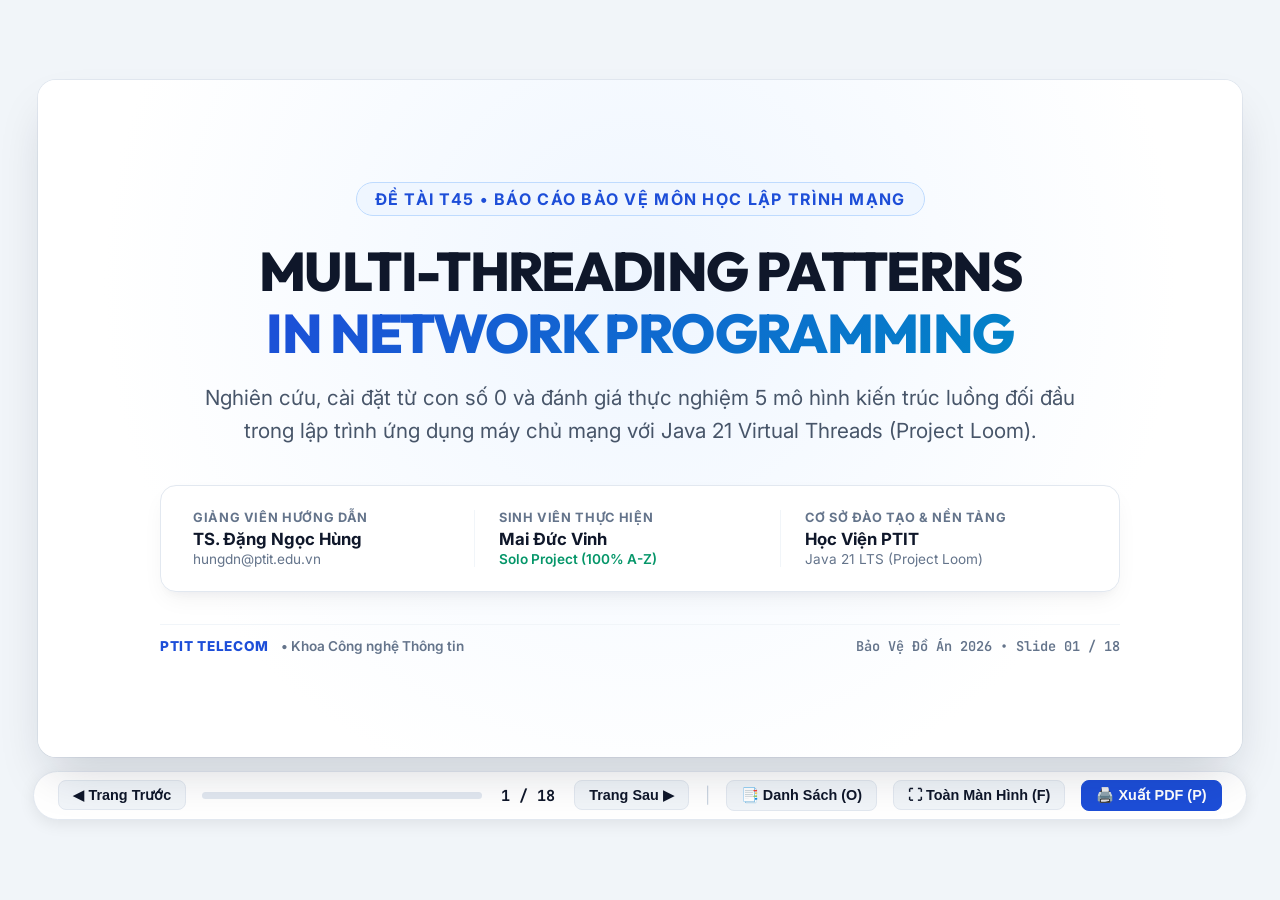
==== docs/slides.html @ 04560087 "docs: replace raw code with visual diagrams and intuitive conceptual workflows across slides" ====
<!DOCTYPE html>
<html lang="vi">
<head>
    <meta charset="UTF-8">
    <meta name="viewport" content="width=device-width, initial-scale=1.0">
    <title>Báo Cáo Đề Tài T45: Multi-Threading Patterns in Network Programming - PTIT</title>
    <link rel="preconnect" href="https://fonts.googleapis.com">
    <link rel="preconnect" href="https://fonts.gstatic.com" crossorigin>
    <link href="https://fonts.googleapis.com/css2?family=Inter:wght@400;500;600;700;800&family=Outfit:wght@600;700;800&family=JetBrains+Mono:wght@500;700&display=swap" rel="stylesheet">
    <style>
        :root {
            --bg-page: #F1F5F9;
            --bg-slide: #FFFFFF;
            --text-main: #0F172A;
            --text-muted: #475569;
            --text-light: #64748B;
            --primary: #1D4ED8;
            --primary-light: #EFF6FF;
            --accent-cyan: #0284C7;
            --accent-green: #059669;
            --accent-green-light: #ECFDF5;
            --accent-amber: #D97706;
            --accent-amber-light: #FFFBEB;
            --accent-rose: #E11D48;
            --accent-rose-light: #FFF1F2;
            --accent-purple: #7C3AED;
            --accent-purple-light: #F5F3FF;
            --border-color: #E2E8F0;
            --border-focus: #3B82F6;
            --card-shadow: 0 10px 25px -5px rgba(15, 23, 42, 0.06), 0 8px 10px -6px rgba(15, 23, 42, 0.04);
            --slide-ratio: 16 / 9;
        }

        * {
            box-sizing: border-box;
            margin: 0;
            padding: 0;
        }

        body {
            font-family: 'Inter', system-ui, -apple-system, sans-serif;
            background-color: var(--bg-page);
            color: var(--text-main);
            overflow: hidden;
            height: 100vh;
            width: 100vw;
            display: flex;
            flex-direction: column;
            justify-content: center;
            align-items: center;
            user-select: none;
        }

        /* KHUNG CHỨA SLIDE CHUẨN 16:9 */
        .slide-deck {
            position: relative;
            width: 94vw;
            max-width: 1680px;
            aspect-ratio: var(--slide-ratio);
            background: var(--bg-slide);
            border-radius: 18px;
            box-shadow: 0 25px 50px -12px rgba(15, 23, 42, 0.18), 0 0 0 1px var(--border-color);
            overflow: hidden;
            display: flex;
            flex-direction: column;
        }

        .slide {
            position: absolute;
            inset: 0;
            padding: 48px 64px 38px 64px;
            display: none;
            flex-direction: column;
            background: #FFFFFF;
            opacity: 0;
            transition: opacity 0.25s ease-in-out;
        }

        .slide.active {
            display: flex;
            opacity: 1;
            z-index: 10;
        }

        /* HEADER SLIDE */
        .slide-header {
            display: flex;
            justify-content: space-between;
            align-items: flex-start;
            margin-bottom: 24px;
            border-bottom: 2px solid #F1F5F9;
            padding-bottom: 14px;
        }

        .header-title-box {
            display: flex;
            flex-direction: column;
            gap: 4px;
        }

        .slide-badge {
            display: inline-flex;
            align-items: center;
            gap: 6px;
            font-size: 0.85rem;
            font-weight: 700;
            text-transform: uppercase;
            letter-spacing: 0.08em;
            color: var(--primary);
            background: var(--primary-light);
            padding: 4px 12px;
            border-radius: 9999px;
            width: fit-content;
            margin-bottom: 4px;
        }

        .slide-title {
            font-family: 'Outfit', sans-serif;
            font-size: 2.15rem;
            font-weight: 800;
            color: var(--text-main);
            letter-spacing: -0.02em;
            line-height: 1.2;
        }

        .slide-subtitle {
            font-size: 1.05rem;
            color: var(--text-muted);
            font-weight: 500;
        }

        .header-meta {
            font-family: 'JetBrains Mono', monospace;
            font-size: 0.95rem;
            font-weight: 700;
            color: #94A3B8;
            background: #F8FAFC;
            padding: 6px 14px;
            border-radius: 8px;
            border: 1px solid var(--border-color);
        }

        /* NỘI DUNG CHÍNH CỦA SLIDE */
        .slide-content {
            flex: 1;
            display: flex;
            flex-direction: column;
            justify-content: center;
            gap: 20px;
            min-height: 0;
        }

        /* BỐ CỤC LƯỚI & CỘT */
        .grid-2 {
            display: grid;
            grid-template-columns: 1fr 1fr;
            gap: 28px;
            align-items: stretch;
            height: 100%;
        }

        .grid-3 {
            display: grid;
            grid-template-columns: repeat(3, 1fr);
            gap: 20px;
            align-items: stretch;
        }

        .grid-4 {
            display: grid;
            grid-template-columns: repeat(4, 1fr);
            gap: 16px;
        }

        .grid-5 {
            display: grid;
            grid-template-columns: repeat(5, 1fr);
            gap: 14px;
        }

        /* CARDS GIAO DIỆN SÁNG CAO CẤP */
        .card {
            background: #FFFFFF;
            border: 1.5px solid var(--border-color);
            border-radius: 14px;
            padding: 24px;
            box-shadow: var(--card-shadow);
            display: flex;
            flex-direction: column;
            gap: 12px;
            position: relative;
        }

        .card.primary-accent {
            border-top: 5px solid var(--primary);
            background: linear-gradient(180deg, #F8FAFF 0%, #FFFFFF 30%);
        }

        .card.green-accent {
            border-top: 5px solid var(--accent-green);
            background: linear-gradient(180deg, #F0FDF4 0%, #FFFFFF 30%);
        }

        .card.rose-accent {
            border-top: 5px solid var(--accent-rose);
            background: linear-gradient(180deg, #FFF1F2 0%, #FFFFFF 30%);
        }

        .card.amber-accent {
            border-top: 5px solid var(--accent-amber);
            background: linear-gradient(180deg, #FFFBEB 0%, #FFFFFF 30%);
        }

        .card.purple-accent {
            border-top: 5px solid var(--accent-purple);
            background: linear-gradient(180deg, #FAF5FF 0%, #FFFFFF 30%);
        }

        .card-title {
            font-family: 'Outfit', sans-serif;
            font-size: 1.25rem;
            font-weight: 700;
            color: var(--text-main);
            display: flex;
            align-items: center;
            gap: 10px;
        }

        .card-body {
            font-size: 0.98rem;
            color: var(--text-muted);
            line-height: 1.6;
        }

        .card-body ul {
            padding-left: 20px;
            display: flex;
            flex-direction: column;
            gap: 8px;
        }

        .card-body li strong {
            color: var(--text-main);
        }

        /* HIGHLIGHT CALLOUT BOX */
        .callout {
            background: #F8FAFC;
            border-left: 5px solid var(--primary);
            padding: 16px 20px;
            border-radius: 0 10px 10px 0;
            font-size: 1rem;
            color: #1E293B;
            line-height: 1.55;
            display: flex;
            align-items: flex-start;
            gap: 12px;
        }

        .callout.danger {
            background: var(--accent-rose-light);
            border-left-color: var(--accent-rose);
            color: #9F1239;
        }

        .callout.success {
            background: var(--accent-green-light);
            border-left-color: var(--accent-green);
            color: #065F46;
        }

        .callout.warning {
            background: var(--accent-amber-light);
            border-left-color: var(--accent-amber);
            color: #92400E;
        }

        /* METRIC BIG NUMBERS */
        .metric-banner {
            display: flex;
            align-items: center;
            justify-content: space-between;
            background: #F8FAFC;
            border: 1px solid var(--border-color);
            border-radius: 14px;
            padding: 18px 24px;
        }

        .metric-item {
            text-align: center;
            flex: 1;
        }

        .metric-value {
            font-family: 'Outfit', sans-serif;
            font-size: 2.2rem;
            font-weight: 800;
            color: var(--primary);
            line-height: 1.1;
        }

        .metric-value.green { color: var(--accent-green); }
        .metric-value.rose { color: var(--accent-rose); }
        .metric-value.purple { color: var(--accent-purple); }

        .metric-label {
            font-size: 0.85rem;
            font-weight: 600;
            color: var(--text-light);
            text-transform: uppercase;
            letter-spacing: 0.05em;
            margin-top: 4px;
        }

        /* BẢNG BIỂU HIỂN THỊ DỮ LIỆU ĐẸP MẮT */
        .slide-table {
            width: 100%;
            border-collapse: collapse;
            font-size: 0.92rem;
            background: #FFFFFF;
            border-radius: 10px;
            overflow: hidden;
            box-shadow: 0 2px 8px rgba(0,0,0,0.03);
            border: 1px solid var(--border-color);
        }

        .slide-table th {
            background: #F8FAFC;
            color: var(--text-main);
            font-weight: 700;
            text-align: left;
            padding: 12px 16px;
            border-bottom: 2px solid var(--border-color);
            font-size: 0.88rem;
            text-transform: uppercase;
            letter-spacing: 0.04em;
        }

        .slide-table td {
            padding: 12px 16px;
            border-bottom: 1px solid #F1F5F9;
            color: var(--text-muted);
            vertical-align: middle;
        }

        .slide-table tr:last-child td {
            border-bottom: none;
        }

        .slide-table tr:hover td {
            background-color: #F8FAFC;
        }

        .slide-table .highlight-col {
            background-color: #F0FDF4;
            font-weight: 700;
            color: #166534;
        }

        /* THÀNH PHẦN ĐỒ HỌA TRỰC QUAN (VISUAL ARCHITECTURE & FLOWS) */
        .visual-arch-container {
            display: flex;
            flex-direction: column;
            gap: 16px;
            align-items: center;
            width: 100%;
        }

        .client-traffic-pill {
            display: flex;
            align-items: center;
            gap: 14px;
            background: linear-gradient(135deg, #1E40AF 0%, #0284C7 100%);
            color: #FFFFFF;
            padding: 12px 28px;
            border-radius: 9999px;
            box-shadow: 0 8px 20px rgba(30, 64, 175, 0.25);
            font-size: 0.95rem;
            max-width: 820px;
            width: 100%;
            justify-content: center;
        }

        .client-traffic-pill .pill-icon {
            font-size: 1.4rem;
        }

        .client-traffic-pill strong {
            font-family: 'Outfit', sans-serif;
            font-size: 1.05rem;
            letter-spacing: 0.02em;
        }

        .arch-branches {
            display: grid;
            grid-template-columns: repeat(5, 1fr);
            gap: 14px;
            width: 100%;
        }

        .arch-card {
            background: #FFFFFF;
            border: 1.5px solid var(--border-color);
            border-radius: 14px;
            padding: 16px 14px;
            display: flex;
            flex-direction: column;
            align-items: center;
            text-align: center;
            gap: 10px;
            box-shadow: var(--card-shadow);
            position: relative;
            transition: transform 0.2s;
        }

        .arch-card:hover {
            transform: translateY(-3px);
        }

        .arch-badge {
            font-size: 0.75rem;
            font-weight: 800;
            padding: 3px 8px;
            border-radius: 9999px;
            letter-spacing: 0.05em;
        }

        .arch-badge.gray { background: #F1F5F9; color: #475569; }
        .arch-badge.red { background: #FFF1F2; color: #E11D48; }
        .arch-badge.amber { background: #FFFBEB; color: #D97706; }
        .arch-badge.purple { background: #FAF5FF; color: #7C3AED; }
        .arch-badge.green { background: #ECFDF5; color: #059669; }

        .arch-title {
            font-family: 'Outfit', sans-serif;
            font-size: 1rem;
            font-weight: 700;
            color: var(--text-main);
            line-height: 1.25;
        }

        .arch-icon {
            font-size: 1.8rem;
            margin: 2px 0;
        }

        .arch-desc {
            font-size: 0.8rem;
            color: var(--text-muted);
            line-height: 1.4;
            flex: 1;
        }

        .arch-stat {
            font-family: 'Outfit', sans-serif;
            font-size: 0.92rem;
            font-weight: 800;
            padding: 6px 10px;
            border-radius: 8px;
            width: 100%;
            background: #F8FAFC;
            color: var(--text-main);
            border: 1px solid var(--border-color);
        }

        .arch-stat.green {
            background: #ECFDF5;
            color: #047857;
            border-color: #A7F3D0;
        }

        /* PIPELINE FLOW CARDS */
        .flow-pipeline {
            display: flex;
            align-items: center;
            justify-content: space-between;
            gap: 12px;
            background: #F8FAFC;
            padding: 16px 20px;
            border-radius: 14px;
            border: 1px solid var(--border-color);
            width: 100%;
        }

        .flow-step-box {
            flex: 1;
            background: #FFFFFF;
            border: 1px solid var(--border-color);
            border-radius: 10px;
            padding: 12px 14px;
            display: flex;
            flex-direction: column;
            gap: 4px;
            box-shadow: 0 2px 6px rgba(0,0,0,0.02);
            text-align: center;
        }

        .flow-step-box .step-tag {
            font-size: 0.75rem;
            font-weight: 700;
            color: var(--primary);
            text-transform: uppercase;
        }

        .flow-step-box .step-title {
            font-family: 'Outfit', sans-serif;
            font-size: 0.95rem;
            font-weight: 700;
            color: var(--text-main);
        }

        .flow-step-box .step-desc {
            font-size: 0.8rem;
            color: var(--text-muted);
        }

        .flow-arrow-icon {
            font-size: 1.3rem;
            color: #94A3B8;
            font-weight: 700;
        }

        /* BAR CHART SO SÁNH TRỰC QUAN */
        .visual-bar-chart {
            display: flex;
            flex-direction: column;
            gap: 12px;
            width: 100%;
            background: #FFFFFF;
            padding: 18px 24px;
            border-radius: 14px;
            border: 1.5px solid var(--border-color);
            box-shadow: var(--card-shadow);
        }

        .bar-chart-row {
            display: grid;
            grid-template-columns: 180px 1fr 140px;
            align-items: center;
            gap: 16px;
        }

        .bar-label {
            font-size: 0.92rem;
            font-weight: 700;
            color: var(--text-main);
            display: flex;
            align-items: center;
            gap: 8px;
        }

        .bar-track {
            background: #F1F5F9;
            height: 22px;
            border-radius: 6px;
            overflow: hidden;
            position: relative;
        }

        .bar-fill {
            height: 100%;
            border-radius: 6px;
            transition: width 0.3s ease;
        }

        .bar-fill.gray { background: #94A3B8; }
        .bar-fill.red { background: var(--accent-rose); }
        .bar-fill.amber { background: var(--accent-amber); }
        .bar-fill.purple { background: var(--accent-purple); }
        .bar-fill.green { background: linear-gradient(90deg, #10B981, #059669); }

        .bar-val {
            font-family: 'Outfit', sans-serif;
            font-size: 1.05rem;
            font-weight: 800;
            color: var(--text-main);
            text-align: right;
        }

        /* ĐỒ HỌA TRỰC QUAN DIỄN GIẢI CƠ CHẾ */
        .visual-diagram-card {
            background: #FFFFFF;
            border: 1.5px solid var(--border-color);
            border-radius: 14px;
            padding: 18px 20px;
            box-shadow: var(--card-shadow);
            display: flex;
            flex-direction: column;
            gap: 12px;
        }

        .timeline-visual {
            display: flex;
            height: 36px;
            border-radius: 8px;
            overflow: hidden;
            font-size: 0.78rem;
            font-weight: 700;
            color: #FFFFFF;
            text-align: center;
            line-height: 36px;
            margin: 8px 0;
            box-shadow: inset 0 2px 4px rgba(0,0,0,0.06);
        }

        .timeline-seg-active {
            background: #10B981;
            min-width: 60px;
        }

        .timeline-seg-waiting {
            background: repeating-linear-gradient(45deg, #F59E0B, #F59E0B 10px, #D97706 10px, #D97706 20px);
            flex: 1;
        }

        .timeline-seg-busy {
            background: #E11D48;
            flex: 1;
        }

        .memory-scale-container {
            display: flex;
            align-items: center;
            gap: 16px;
            background: #F8FAFC;
            padding: 16px;
            border-radius: 12px;
            border: 1px solid var(--border-color);
        }

        .memory-block-os {
            flex: 1;
            background: linear-gradient(135deg, #EF4444 0%, #B91C1C 100%);
            color: #FFFFFF;
            padding: 16px;
            border-radius: 10px;
            text-align: center;
            box-shadow: 0 4px 12px rgba(239, 68, 68, 0.25);
        }

        .memory-block-vt {
            width: 140px;
            background: linear-gradient(135deg, #10B981 0%, #047857 100%);
            color: #FFFFFF;
            padding: 16px 12px;
            border-radius: 10px;
            text-align: center;
            box-shadow: 0 4px 12px rgba(16, 185, 129, 0.25);
        }

        .valve-visual {
            display: grid;
            grid-template-columns: 1fr auto 1fr;
            gap: 12px;
            align-items: center;
            background: #F8FAFC;
            border: 1px solid var(--border-color);
            border-radius: 14px;
            padding: 16px 20px;
        }

        .valve-box {
            background: #FFFFFF;
            border-radius: 10px;
            padding: 14px;
            border: 1.5px solid var(--border-color);
            display: flex;
            flex-direction: column;
            gap: 6px;
            text-align: center;
        }

        .valve-box.safe { border-color: #10B981; background: #F0FDF4; }
        .valve-box.danger { border-color: #EF4444; background: #FEF2F2; }

        .conveyor-ring {
            display: flex;
            align-items: center;
            justify-content: center;
            gap: 10px;
            background: #FAF5FF;
            border: 1.5px solid #DDD6FE;
            border-radius: 14px;
            padding: 16px 20px;
        }

        .conveyor-slot {
            width: 52px;
            height: 52px;
            border-radius: 10px;
            background: #FFFFFF;
            border: 2px solid #8B5CF6;
            color: #6D28D9;
            font-weight: 800;
            display: flex;
            align-items: center;
            justify-content: center;
            font-size: 1.1rem;
            box-shadow: 0 2px 6px rgba(139, 92, 246, 0.15);
        }

        .conveyor-slot.active {
            background: #7C3AED;
            color: #FFFFFF;
            border-color: #5B21B6;
            transform: scale(1.08);
        }

        .mount-unmount-diagram {
            display: grid;
            grid-template-columns: 1fr 60px 1fr;
            gap: 12px;
            align-items: center;
            background: #F8FAFC;
            border: 1px solid var(--border-color);
            border-radius: 14px;
            padding: 16px;
        }

        .core-desk {
            background: #1E293B;
            color: #FFFFFF;
            border-radius: 10px;
            padding: 14px;
            text-align: center;
            display: flex;
            flex-direction: column;
            gap: 6px;
        }

        .waiting-couch {
            background: #ECFDF5;
            border: 2px dashed #10B981;
            color: #065F46;
            border-radius: 10px;
            padding: 14px;
            text-align: center;
            display: flex;
            flex-direction: column;
            gap: 6px;
        }

        /* PHẦN FOOTER CỦA SLIDE */
        .slide-footer {
            margin-top: auto;
            display: flex;
            justify-content: space-between;
            align-items: center;
            font-size: 0.85rem;
            color: var(--text-light);
            border-top: 1px solid #F1F5F9;
            padding-top: 12px;
        }

        .footer-left {
            display: flex;
            align-items: center;
            gap: 12px;
            font-weight: 600;
        }

        .footer-logo {
            font-weight: 800;
            color: var(--primary);
            letter-spacing: 0.05em;
        }

        .footer-right {
            display: flex;
            align-items: center;
            gap: 16px;
            font-family: 'JetBrains Mono', monospace;
            font-weight: 600;
        }

        /* THANH ĐIỀU KHIỂN & TIẾN TRÌNH */
        .controls-bar {
            margin-top: 14px;
            display: flex;
            align-items: center;
            gap: 16px;
            background: #FFFFFF;
            padding: 8px 24px;
            border-radius: 9999px;
            box-shadow: 0 4px 16px rgba(0,0,0,0.08);
            border: 1px solid var(--border-color);
        }

        .btn-ctrl {
            background: #F1F5F9;
            border: 1px solid #E2E8F0;
            border-radius: 8px;
            padding: 6px 14px;
            font-size: 0.9rem;
            font-weight: 600;
            color: var(--text-main);
            cursor: pointer;
            transition: all 0.2s ease;
            display: inline-flex;
            align-items: center;
            gap: 6px;
        }

        .btn-ctrl:hover {
            background: var(--primary);
            color: #FFFFFF;
            border-color: var(--primary);
            transform: translateY(-1px);
        }

        .btn-ctrl.primary {
            background: var(--primary);
            color: #FFFFFF;
            border-color: var(--primary);
        }

        .btn-ctrl.primary:hover {
            background: #1E40AF;
        }

        .progress-container {
            width: 280px;
            height: 7px;
            background: #E2E8F0;
            border-radius: 9999px;
            overflow: hidden;
        }

        .progress-bar {
            height: 100%;
            width: 0%;
            background: linear-gradient(90deg, var(--primary), var(--accent-cyan));
            transition: width 0.25s ease;
        }

        .slide-counter {
            font-family: 'JetBrains Mono', monospace;
            font-size: 0.95rem;
            font-weight: 700;
            color: var(--text-main);
            min-width: 60px;
            text-align: center;
        }

        /* SLIDE COVER THIẾT KẾ ĐẶC BIỆT */
        .cover-slide {
            justify-content: center;
            align-items: center;
            text-align: center;
            background: radial-gradient(circle at 50% 30%, #EFF6FF 0%, #FFFFFF 70%);
            padding: 60px 80px;
        }

        .cover-badge {
            background: var(--primary-light);
            color: var(--primary);
            border: 1.5px solid #BFDBFE;
            font-size: 1rem;
            font-weight: 700;
            text-transform: uppercase;
            letter-spacing: 0.08em;
            padding: 6px 18px;
            border-radius: 9999px;
            margin-bottom: 24px;
            display: inline-block;
        }

        .cover-title {
            font-family: 'Outfit', sans-serif;
            font-size: 3.4rem;
            font-weight: 800;
            line-height: 1.15;
            color: #0F172A;
            margin-bottom: 16px;
            letter-spacing: -0.03em;
        }

        .cover-title span {
            background: linear-gradient(135deg, #1D4ED8 0%, #0284C7 100%);
            -webkit-background-clip: text;
            -webkit-text-fill-color: transparent;
        }

        .cover-desc {
            font-size: 1.3rem;
            color: var(--text-muted);
            max-width: 900px;
            line-height: 1.6;
            margin-bottom: 38px;
        }

        .cover-meta-grid {
            display: grid;
            grid-template-columns: repeat(3, 1fr);
            gap: 24px;
            width: 100%;
            max-width: 960px;
            background: #FFFFFF;
            padding: 24px 32px;
            border-radius: 16px;
            border: 1px solid var(--border-color);
            box-shadow: var(--card-shadow);
        }

        .cover-meta-item {
            text-align: left;
            border-right: 1px solid #F1F5F9;
            padding-right: 16px;
        }

        .cover-meta-item:last-child {
            border-right: none;
            padding-right: 0;
        }

        .cover-meta-label {
            font-size: 0.8rem;
            font-weight: 700;
            text-transform: uppercase;
            color: var(--text-light);
            letter-spacing: 0.05em;
        }

        .cover-meta-value {
            font-size: 1.05rem;
            font-weight: 700;
            color: var(--text-main);
            margin-top: 4px;
        }

        /* OVERVIEW GRID VIEW (MODAL) */
        .overview-overlay {
            position: fixed;
            inset: 0;
            background: rgba(15, 23, 42, 0.85);
            backdrop-filter: blur(8px);
            z-index: 1000;
            display: none;
            flex-direction: column;
            padding: 40px;
            overflow-y: auto;
        }

        .overview-overlay.active {
            display: flex;
        }

        .overview-header {
            display: flex;
            justify-content: space-between;
            align-items: center;
            color: #FFFFFF;
            margin-bottom: 24px;
        }

        .overview-grid {
            display: grid;
            grid-template-columns: repeat(auto-fill, minmax(280px, 1fr));
            gap: 20px;
        }

        .overview-thumb {
            background: #FFFFFF;
            border-radius: 12px;
            padding: 16px;
            aspect-ratio: var(--slide-ratio);
            display: flex;
            flex-direction: column;
            justify-content: space-between;
            cursor: pointer;
            transition: transform 0.2s, box-shadow 0.2s;
            border: 2px solid transparent;
        }

        .overview-thumb:hover {
            transform: scale(1.03);
            box-shadow: 0 10px 25px rgba(0,0,0,0.3);
            border-color: var(--primary);
        }

        .overview-thumb.current {
            border-color: #38BDF8;
            outline: 3px solid rgba(56, 189, 248, 0.4);
        }

        /* TỐI ƯU HÓA IN ẤN XUẤT PDF TRỌN VẸN (PRINT STYLES) */
        @media print {
            body {
                background: #FFFFFF !important;
                overflow: visible !important;
                height: auto !important;
                width: auto !important;
            }

            .controls-bar, .overview-overlay {
                display: none !important;
            }

            .slide-deck {
                width: 100% !important;
                max-width: none !important;
                box-shadow: none !important;
                border: none !important;
                border-radius: 0 !important;
                aspect-ratio: auto !important;
                overflow: visible !important;
            }

            .slide {
                position: relative !important;
                display: flex !important;
                opacity: 1 !important;
                page-break-after: always !important;
                break-after: page !important;
                width: 100vw !important;
                height: 100vh !important;
                padding: 40px 50px !important;
                -webkit-print-color-adjust: exact !important;
                print-color-adjust: exact !important;
            }

            @page {
                size: 16in 9in;
                margin: 0;
            }
        }
    </style>
</head>
<body>

    <!-- KHUNG TRÌNH CHIẾU SLIDE -->
    <main class="slide-deck" id="slideDeck">

        <!-- =================================================================== -->
        <!-- SLIDE 1: TRANG TIÊU ĐỀ BÁO CÁO -->
        <!-- =================================================================== -->
        <section class="slide cover-slide active" data-slide="1">
            <div class="cover-badge">ĐỀ TÀI T45 • BÁO CÁO BẢO VỆ MÔN HỌC LẬP TRÌNH MẠNG</div>
            <h1 class="cover-title">MULTI-THREADING PATTERNS<br><span>IN NETWORK PROGRAMMING</span></h1>
            <p class="cover-desc">Nghiên cứu, cài đặt từ con số 0 và đánh giá thực nghiệm 5 mô hình kiến trúc luồng đối đầu trong lập trình ứng dụng máy chủ mạng với Java 21 Virtual Threads (Project Loom).</p>
            
            <div class="cover-meta-grid">
                <div class="cover-meta-item">
                    <div class="cover-meta-label">Giảng Viên Hướng Dẫn</div>
                    <div class="cover-meta-value">TS. Đặng Ngọc Hùng</div>
                    <div style="font-size: 0.85rem; color: #64748B; margin-top: 2px;">hungdn@ptit.edu.vn</div>
                </div>
                <div class="cover-meta-item">
                    <div class="cover-meta-label">Sinh Viên Thực Hiện</div>
                    <div class="cover-meta-value">Mai Đức Vinh</div>
                    <div style="font-size: 0.85rem; color: var(--accent-green); font-weight: 600; margin-top: 2px;">Solo Project (100% A-Z)</div>
                </div>
                <div class="cover-meta-item">
                    <div class="cover-meta-label">Cơ Sở Đào Tạo & Nền Tảng</div>
                    <div class="cover-meta-value">Học Viện PTIT</div>
                    <div style="font-size: 0.85rem; color: #64748B; margin-top: 2px;">Java 21 LTS (Project Loom)</div>
                </div>
            </div>

            <div class="slide-footer" style="width: 100%; max-width: 960px; margin-top: 32px;">
                <div class="footer-left"><span class="footer-logo">PTIT TELECOM</span> • Khoa Công nghệ Thông tin</div>
                <div class="footer-right">Bảo Vệ Đồ Án 2026 • Slide 01 / 18</div>
            </div>
        </section>

        <!-- =================================================================== -->
        <!-- SLIDE 2: BÀI TOÁN C10K & PHÂN LOẠI I/O-BOUND VS CPU-BOUND -->
        <!-- =================================================================== -->
        <section class="slide" data-slide="2">
            <header class="slide-header">
                <div class="header-title-box">
                    <span class="slide-badge">Bối Cảnh & Đặt Vấn Đề</span>
                    <h2 class="slide-title">Thách Thức C10K: Ranh Giới Giữa I/O-Bound & CPU-Bound</h2>
                    <p class="slide-subtitle">Bản chất của các ứng dụng mạng hiện đại và lý do kiến trúc đơn luồng sụp đổ</p>
                </div>
                <div class="header-meta">02 / 18</div>
            </header>

            <div class="slide-content">
                <div class="grid-2">
                    <div class="card primary-accent">
                        <div class="card-title">🌐 1. Tác Vụ I/O-Bound (Chiếm 80 — 90% Tải Mạng)</div>
                        <div class="card-body">
                            <strong>Đặc tính chu kỳ thời gian:</strong>
                            <div class="timeline-visual">
                                <div class="timeline-seg-active">Xử lý 2ms</div>
                                <div class="timeline-seg-waiting">CHỜ ĐỢI GÓI TIN MẠNG / CSDL (100ms - CPU RẢNH)</div>
                                <div class="timeline-seg-active">Gửi 2ms</div>
                            </div>
                            <ul>
                                <li><strong>Bản chất:</strong> Luồng máy chủ dành <strong>hơn 95% thời gian chỉ để chờ đợi</strong> dữ liệu mạng, nhưng bộ nhớ và tài nguyên vẫn bị chiếm dụng cứng.</li>
                                <li><strong>Mục tiêu tối ưu:</strong> Tận dụng thời gian chờ để phục vụ các kết nối khác mà không tốn thêm tài nguyên phần cứng.</li>
                            </ul>
                        </div>
                        <div class="callout success">
                            <strong>Trọng tâm đề tài:</strong> Sân khấu chính để Thread Pool và Virtual Threads giải phóng sức mạnh máy chủ.
                        </div>
                    </div>

                    <div class="card rose-accent">
                        <div class="card-title">⚙️ 2. Tác Vụ CPU-Bound (Chiếm 10 — 20% Tải Mạng)</div>
                        <div class="card-body">
                            <strong>Đặc tính chu kỳ thời gian:</strong>
                            <div class="timeline-visual">
                                <div class="timeline-seg-busy">TÍNH TOÁN LIÊN TỤC 100% CÔNG SUẤT LÕI CPU (THUẬT TOÁN, NÉN, MÃ HÓA)</div>
                            </div>
                            <ul>
                                <li><strong>Bản chất:</strong> Chiếm dụng xung nhịp tính toán liên tục của CPU. Tốc độ xử lý bị <strong>chặn cứng bởi số lõi CPU vật lý</strong>.</li>
                                <li><strong>Quy luật phần cứng:</strong> Càng ép tạo thêm nhiều luồng trên cùng số lõi, hệ thống càng chạy chậm do tranh chấp tài nguyên.</li>
                            </ul>
                        </div>
                        <div class="callout danger">
                            <strong>Cảnh báo thiết kế:</strong> Không thể tăng tốc tác vụ CPU-Bound đơn thuần bằng cách tăng số lượng luồng!
                        </div>
                    </div>
                </div>
            </div>

            <footer class="slide-footer">
                <div class="footer-left"><span class="footer-logo">T45</span> • Multi-Threading Patterns in Network Programming</div>
                <div class="footer-right">Slide 02 / 18</div>
            </footer>
        </section>

        <!-- =================================================================== -->
        <!-- SLIDE 3: BẢN CHẤT TẦNG THẤP CỦA OS PLATFORM THREAD -->
        <!-- =================================================================== -->
        <section class="slide" data-slide="3">
            <header class="slide-header">
                <div class="header-title-box">
                    <span class="slide-badge">Kiến Trúc Tầng Thấp</span>
                    <h2 class="slide-title">Bản Chất Tầng Thấp Của Luồng Hệ Điều Hành (OS Thread)</h2>
                    <p class="slide-subtitle">Sự chênh lệch khổng lồ giữa tài nguyên của luồng hệ thống và một tác vụ mạng nhỏ</p>
                </div>
                <div class="header-meta">03 / 18</div>
            </header>

            <div class="slide-content">
                <div class="memory-scale-container">
                    <div class="memory-block-os">
                        <div style="font-size: 1.1rem; font-weight: 800;">🏢 1 LUỒNG HỆ ĐIỀU HÀNH (OS THREAD)</div>
                        <div style="font-size: 1.8rem; font-weight: 800; margin: 6px 0;">~1,000,000 BYTES (1 MB RAM)</div>
                        <div style="font-size: 0.85rem; opacity: 0.9;">Phải cấp riêng 1 phòng làm việc 1MB + Thẻ quản lý Kernel + Đăng ký điều phối</div>
                    </div>
                    
                    <div style="font-size: 1.6rem; color: #94A3B8; font-weight: 800;">VS</div>

                    <div class="memory-block-vt">
                        <div style="font-size: 0.85rem; font-weight: 700;">TÁC VỤ CLIENT</div>
                        <div style="font-size: 1.3rem; font-weight: 800; margin: 4px 0;">~500 BYTES</div>
                        <div style="font-size: 0.75rem; opacity: 0.9;">Chỉ cần đọc 1 chuỗi ký tự</div>
                    </div>
                </div>

                <div class="grid-2" style="margin-top: 8px;">
                    <div class="card primary-accent">
                        <div class="card-title">📦 Sự Lãng Phí Khi Bùng Nổ Kết Nối</div>
                        <div class="card-body">
                            <ul>
                                <li><strong>Ẩn dụ thực tế:</strong> Dùng xe tải 10 tấn chở 1 bức thư tay!</li>
                                <li><strong>Hao phí bộ nhớ:</strong> 2,000 kết nối đồng thời = Tiêu hao ít nhất <strong>2GB RAM</strong> chỉ để cấp phòng làm việc riêng cho các luồng.</li>
                                <li><strong>Thời gian khởi tạo:</strong> Mỗi lần sinh luồng mới đều phải xin phép nhân hệ điều hành, làm chậm tốc độ phản hồi.</li>
                            </ul>
                        </div>
                    </div>

                    <div class="card rose-accent">
                        <div class="card-title">💣 Nguy Cơ Chạm Trần & Sập Hệ Thống</div>
                        <div class="card-body">
                            <ul>
                                <li><strong>Hạn mức bảo vệ của máy tính:</strong> Hệ điều hành luôn giới hạn số luồng tối đa một ứng dụng được tạo ra.</li>
                                <li><strong>Sập máy chủ tức thì:</strong> Khi vượt trần cho phép, hệ thống từ chối cấp phát, khiến ứng dụng sập ngay lập tức.</li>
                                <li><strong>Kết luận:</strong> Không thể phục vụ hàng nghìn người dùng bằng cách đẻ luồng hệ điều hành vô hạn.</li>
                            </ul>
                        </div>
                    </div>
                </div>
            </div>

            <footer class="slide-footer">
                <div class="footer-left"><span class="footer-logo">T45</span> • Multi-Threading Patterns in Network Programming</div>
                <div class="footer-right">Slide 03 / 18</div>
            </footer>
        </section>

        <!-- =================================================================== -->
        <!-- SLIDE 4: HIỂM HỌA CHUYỂN NGỮ CẢNH (CONTEXT SWITCHING) -->
        <!-- =================================================================== -->
        <section class="slide" data-slide="4">
            <header class="slide-header">
                <div class="header-title-box">
                    <span class="slide-badge">Hiệu Năng Phần Cứng</span>
                    <h2 class="slide-title">Hiểm Họa Chuyển Ngữ Cảnh (Context Switching)</h2>
                    <p class="slide-subtitle">Vòng xoay lãng phí năng lượng khi thời gian tráo đổi luồng vượt qua thời gian làm việc</p>
                </div>
                <div class="header-meta">04 / 18</div>
            </header>

            <div class="slide-content">
                <div class="flow-pipeline" style="background: #FFF1F2; border-color: #FECDD3;">
                    <div class="flow-step-box" style="border-color: #FDA4AF;">
                        <span class="step-tag" style="color: var(--accent-rose);">BƯỚC 1</span>
                        <div class="step-title">Ngắt Luồng Đang Chạy</div>
                        <div class="step-desc">Hệ điều hành ngắt Luồng A, cất dữ liệu dở dang vào RAM</div>
                    </div>
                    <div class="flow-arrow-icon" style="color: var(--accent-rose);">➔</div>
                    <div class="flow-step-box" style="border-color: #FDA4AF; background: #FFF5F5;">
                        <span class="step-tag" style="color: var(--accent-rose);">BƯỚC 2 (TỔN THẤT LỚN)</span>
                        <div class="step-title">Xóa Sạch Cache CPU</div>
                        <div class="step-desc">Bộ nhớ đệm siêu tốc L1/L2 của CPU bị dọn sạch để nhường chỗ</div>
                    </div>
                    <div class="flow-arrow-icon" style="color: var(--accent-rose);">➔</div>
                    <div class="flow-step-box" style="border-color: #FDA4AF;">
                        <span class="step-tag" style="color: var(--accent-rose);">BƯỚC 3</span>
                        <div class="step-title">Nạp Luồng Mới Vào</div>
                        <div class="step-desc">Nạp dữ liệu Luồng B từ RAM chậm chạp vào CPU để chạy tiếp</div>
                    </div>
                </div>

                <div class="grid-2" style="margin-top: 8px;">
                    <div class="card rose-accent">
                        <div class="card-title">📉 Nghẽn Bão Hòa Hiệu Năng</div>
                        <div class="card-body">
                            • Khi có hàng trăm luồng cùng tranh chấp một số ít lõi CPU, hệ điều hành liên tục tráo đổi luồng qua lại.<br>
                            • Chỉ số CPU trên màn hình vọt lên <strong>90% — 100%</strong> nhưng công việc thực tế đứng im.<br>
                            • Hơn 70% công suất máy tính bị lãng phí chỉ để phục vụ cho việc hoán đổi công nhân.
                        </div>
                    </div>

                    <div class="card amber-accent">
                        <div class="card-title">🎯 Bài Học Thiết Kế Kiến Trúc</div>
                        <div class="card-body">
                            • <strong>Nguyên tắc vàng:</strong> Cần giữ số lượng luồng hệ điều hành chạy đồng thời ở mức tương đương với số lõi CPU vật lý.<br>
                            • Cần các mô hình thông minh hơn: <strong>Hàng đợi kiểm soát (Thread Pool)</strong> hoặc <strong>Luồng ảo siêu nhẹ (Virtual Threads)</strong>.
                        </div>
                    </div>
                </div>
            </div>

            <footer class="slide-footer">
                <div class="footer-left"><span class="footer-logo">T45</span> • Multi-Threading Patterns in Network Programming</div>
                <div class="footer-right">Slide 04 / 18</div>
            </footer>
        </section>

        <!-- =================================================================== -->
        <!-- SLIDE 5: TỔNG QUAN 5 MÔ HÌNH LUỒNG ĐỐI ĐẦU -->
        <!-- =================================================================== -->
        <section class="slide" data-slide="5">
            <header class="slide-header">
                <div class="header-title-box">
                    <span class="slide-badge">Kiến Trúc Đề Tài</span>
                    <h2 class="slide-title">Tổng Quan 5 Mô Hình Luồng Đối Đầu Trong Dự Án</h2>
                    <p class="slide-subtitle">Bản đồ kiến trúc 5 chiến lược xử lý kết nối Socket được cài đặt độc lập</p>
                </div>
                <div class="header-meta">05 / 18</div>
            </header>

            <div class="slide-content">
                <div class="visual-arch-container">
                    <div class="client-traffic-pill">
                        <span class="pill-icon">🌐</span>
                        <div>
                            <strong>LUỒNG KẾT NỐI MẠNG ĐỒNG THỜI TỪ CLIENTS</strong>
                            <span style="opacity: 0.85; font-size: 0.85rem; margin-left: 8px;">(Hàng nghìn yêu cầu Socket/HTTP gửi tới máy chủ cùng lúc)</span>
                        </div>
                    </div>

                    <div style="font-size: 1.2rem; color: #94A3B8; margin: -6px 0;">▼ Phân nhánh chiến lược điều phối ▼</div>

                    <div class="arch-branches">
                        <div class="arch-card">
                            <span class="arch-badge gray">MODE 1</span>
                            <div class="arch-icon">👤</div>
                            <div class="arch-title">Đơn Luồng Tuần Tự</div>
                            <div class="arch-desc">1 luồng duy nhất. Kết nối sau bị giam trong hàng đợi TCP.</div>
                            <div class="arch-stat">~9.8 RPS • Chờ lâu</div>
                        </div>

                        <div class="arch-card" style="border-top: 4px solid var(--accent-rose);">
                            <span class="arch-badge red">MODE 2</span>
                            <div class="arch-icon">👥</div>
                            <div class="arch-title">Mỗi Kết Nối 1 Luồng</div>
                            <div class="arch-desc">Cứ có khách là đẻ luồng mới. Bùng nổ RAM, dễ sập máy chủ.</div>
                            <div class="arch-stat">~285 RPS • Dễ OOM</div>
                        </div>

                        <div class="arch-card" style="border-top: 4px solid var(--accent-amber);">
                            <span class="arch-badge amber">MODE 3</span>
                            <div class="arch-icon">🏢</div>
                            <div class="arch-title">Worker Thread Pool</div>
                            <div class="arch-desc">Ghế chờ 1,000 chỗ + 16 Luồng cố định. An toàn tài nguyên.</div>
                            <div class="arch-stat">~152 RPS • Ổn định</div>
                        </div>

                        <div class="arch-card" style="border-top: 4px solid var(--accent-purple);">
                            <span class="arch-badge purple">MODE 5</span>
                            <div class="arch-icon">⚙️</div>
                            <div class="arch-title">Custom Thread Pool</div>
                            <div class="arch-desc">Tự viết mảng vòng O(1) & ngủ đông không dùng thư viện ngoài.</div>
                            <div class="arch-stat" style="color: var(--accent-purple);">~148 RPS • 30% Sáng</div>
                        </div>

                        <div class="arch-card" style="border-top: 4px solid var(--accent-green); background: #F0FDF4;">
                            <span class="arch-badge green">MODE 4</span>
                            <div class="arch-icon">🚀</div>
                            <div class="arch-title">Virtual Threads</div>
                            <div class="arch-desc">Luồng ảo siêu nhẹ ở User-space. 1,000 khách chỉ tốn 16 luồng thật.</div>
                            <div class="arch-stat green">~1,145+ RPS • Vượt trội</div>
                        </div>
                    </div>
                </div>
            </div>

            <footer class="slide-footer">
                <div class="footer-left"><span class="footer-logo">T45</span> • Multi-Threading Patterns in Network Programming</div>
                <div class="footer-right">Slide 05 / 18</div>
            </footer>
        </section>

        <!-- =================================================================== -->
        <!-- SLIDE 6: MODE 1 - ITERATIVE SINGLE-THREAD (BASELINE) -->
        <!-- =================================================================== -->
        <section class="slide" data-slide="6">
            <header class="slide-header">
                <div class="header-title-box">
                    <span class="slide-badge">Mode 1 • Mốc Đối Chứng</span>
                    <h2 class="slide-title">Mode 1: Mô Hình Đơn Luồng Xử Lý Tuần Tự</h2>
                    <p class="slide-subtitle">Nguyên lý "Một người phục vụ tất cả" và hiện tượng nghẽn mạng dây chuyền</p>
                </div>
                <div class="header-meta">06 / 18</div>
            </header>

            <div class="slide-content">
                <div class="flow-pipeline" style="margin-bottom: 8px;">
                    <div class="flow-step-box">
                        <span class="step-tag">BƯỚC 1</span>
                        <div class="step-title">🚪 Mở Cửa Đón Khách</div>
                        <div class="step-desc">Tiếp nhận kết nối đầu tiên (Khách 1)</div>
                    </div>
                    <div class="flow-arrow-icon">➔</div>
                    <div class="flow-step-box" style="border-color: #E11D48; background: #FFF1F2;">
                        <span class="step-tag" style="color: #E11D48;">BƯỚC 2 (KHÓA CHẶT)</span>
                        <div class="step-title">🔒 Phục Vụ Trọn Gói 100ms</div>
                        <div class="step-desc">Trong suốt lúc này, cửa ra vào bị khóa chặt!</div>
                    </div>
                    <div class="flow-arrow-icon">➔</div>
                    <div class="flow-step-box">
                        <span class="step-tag">BƯỚC 3</span>
                        <div class="step-title">🏁 Xong Mới Mở Cửa</div>
                        <div class="step-desc">Đóng kết nối cũ, mở đón khách tiếp theo</div>
                    </div>
                </div>

                <div class="grid-2">
                    <div class="card rose-accent">
                        <div class="card-title">🛑 Hiện Tượng Kẹt Xe Dây Chuyền (Head-of-Line Blocking)</div>
                        <div class="card-body">
                            <ul>
                                <li><strong>👥 Khách bị giam ngoài hành lang:</strong> Khi khách thứ 1 đang phục vụ, 29 khách còn lại bị giam lỏng hoàn toàn trong hàng đợi mạng của Hệ điều hành (TCP Backlog), chưa hề được bước chân vào máy chủ.</li>
                                <li><strong>📉 Hiệu năng sụp đổ:</strong> 30 yêu cầu trễ 100ms sẽ mất tới <strong>3,000 mili-giây (3 giây)</strong> vì phải nối đuôi nhau lần lượt.</li>
                                <li><strong>Thông lượng mạng:</strong> Rơi xuống đáy, chỉ đạt <strong>~9.8 yêu cầu/giây</strong>.</li>
                            </ul>
                        </div>
                    </div>

                    <div class="card primary-accent">
                        <div class="card-title">💡 Ý Nghĩa Khoa Học Trong Đề Tài</div>
                        <div class="card-body">
                            <ul>
                                <li><strong>Mốc đối chứng cơ bản:</strong> Làm chuẩn để đo lường mức độ cải thiện của 4 mô hình đa luồng phía sau.</li>
                                <li><strong>Đặc tính tiêu hao:</strong> Chỉ dùng đúng 1 luồng hệ điều hành duy nhất, chi phí CPU và RAM cực thấp nhưng trải nghiệm người dùng hoàn toàn sụp đổ khi có nhiều kết nối.</li>
                            </ul>
                        </div>
                    </div>
                </div>
            </div>

            <footer class="slide-footer">
                <div class="footer-left"><span class="footer-logo">T45</span> • Multi-Threading Patterns in Network Programming</div>
                <div class="footer-right">Slide 06 / 18</div>
            </footer>
        </section>

        <!-- =================================================================== -->
        <!-- SLIDE 7: MODE 2 - THREAD-PER-CONNECTION (NAIVE MULTI-THREADING) -->
        <!-- =================================================================== -->
        <section class="slide" data-slide="7">
            <header class="slide-header">
                <div class="header-title-box">
                    <span class="slide-badge">Mode 2 • Đa Luồng Cổ Điển</span>
                    <h2 class="slide-title">Mode 2: Mỗi Kết Nối Một Luồng Riêng Biệt</h2>
                    <p class="slide-subtitle">Ý tưởng giải phóng phục vụ song song và cái bẫy bùng nổ tài nguyên</p>
                </div>
                <div class="header-meta">07 / 18</div>
            </header>

            <div class="slide-content">
                <div class="flow-pipeline" style="background: #FFF1F2; border-color: #FECDD3; margin-bottom: 8px;">
                    <div class="flow-step-box" style="border-color: #10B981;">
                        <span class="step-tag" style="color: #10B981;">KẾT NỐI VÀO</span>
                        <div class="step-title">👤 Khách 1, 2, ... N</div>
                        <div class="step-desc">Mỗi người đến yêu cầu phục vụ</div>
                    </div>
                    <div class="flow-arrow-icon" style="color: #E11D48;">➔</div>
                    <div class="flow-step-box" style="border-color: #E11D48; background: #FFF5F5;">
                        <span class="step-tag" style="color: #E11D48;">BÙNG NỔ NHÂN LỰC</span>
                        <div class="step-title">👥 Đẻ Luồng OS Tương Ứng</div>
                        <div class="step-desc">1,000 khách = Đẻ 1,000 Luồng Hệ Điều Hành</div>
                    </div>
                    <div class="flow-arrow-icon" style="color: #E11D48;">➔</div>
                    <div class="flow-step-box" style="border-color: #E11D48;">
                        <span class="step-tag" style="color: #E11D48;">HẬU QUẢ TẤT YẾU</span>
                        <div class="step-title">💥 Tràn RAM & Sập Máy Chủ</div>
                        <div class="step-desc">Chiếm hàng Gigabyte bộ nhớ, CPU nghẽn tráo đổi</div>
                    </div>
                </div>

                <div class="grid-2">
                    <div class="card green-accent">
                        <div class="card-title">⚡ Lợi Thế Song Song Ban Đầu</div>
                        <div class="card-body">
                            <ul>
                                <li><strong>Phục vụ đồng thời:</strong> 30 kết nối được 30 luồng phục vụ song song cùng lúc.</li>
                                <li><strong>Tốc độ tức thì ở tải thấp:</strong> 30 yêu cầu hoàn tất đồng loạt trong chỉ <strong>115 mili-giây</strong> (nhanh gấp 26 lần Mode 1), thông lượng đạt ~285 req/s.</li>
                            </ul>
                        </div>
                    </div>

                    <div class="card rose-accent">
                        <div class="card-title">💣 Cái Bẫy Bùng Nổ Khi Tải Cao</div>
                        <div class="card-body">
                            <ul>
                                <li><strong>Đường đỏ bám sát đường xanh:</strong> Trên biểu đồ giám sát, số luồng hệ điều hành tăng dựng đứng theo số kết nối.</li>
                                <li><strong>Quá tải bộ nhớ:</strong> 2,000 kết nối đòi 2,000 MB RAM chỉ để giữ luồng. Hệ thống cạn kiệt bộ nhớ và lập tức sập máy chủ.</li>
                            </ul>
                        </div>
                    </div>
                </div>
            </div>

            <footer class="slide-footer">
                <div class="footer-left"><span class="footer-logo">T45</span> • Multi-Threading Patterns in Network Programming</div>
                <div class="footer-right">Slide 07 / 18</div>
            </footer>
        </section>

        <!-- =================================================================== -->
        <!-- SLIDE 8: MODE 3 - WORKER THREAD POOL (CHUẨN DOANH NGHIỆP) -->
        <!-- =================================================================== -->
        <section class="slide" data-slide="8">
            <header class="slide-header">
                <div class="header-title-box">
                    <span class="slide-badge">Mode 3 • Chuẩn Doanh Nghiệp</span>
                    <h2 class="slide-title">Mode 3: Đội Ngũ Nhân Viên Cố Định & Hàng Ghế Chờ</h2>
                    <p class="slide-subtitle">Mẫu thiết kế chuẩn doanh nghiệp giúp kiểm soát tài nguyên an toàn tuyệt đối</p>
                </div>
                <div class="header-meta">08 / 18</div>
            </header>

            <div class="slide-content">
                <div class="flow-pipeline" style="background: #EFF6FF; border-color: #BFDBFE; margin-bottom: 8px;">
                    <div class="flow-step-box" style="border-color: #3B82F6;">
                        <span class="step-tag">CỬA TIẾP ĐÓN</span>
                        <div class="step-title">🚪 1 Lễ Tân Duy Nhất</div>
                        <div class="step-desc">Chỉ chuyên đứng cửa đón kết nối & phát số</div>
                    </div>
                    <div class="flow-arrow-icon" style="color: #1D4ED8;">➔</div>
                    <div class="flow-step-box" style="border-color: #F59E0B; background: #FFFBEB;">
                        <span class="step-tag" style="color: #D97706;">VÙNG ĐỆM AN TOÀN</span>
                        <div class="step-title">🪑 Hàng Ghế Chờ (1,000 Chỗ)</div>
                        <div class="step-desc">Lưu trữ các yêu cầu có trật tự, có giới hạn</div>
                    </div>
                    <div class="flow-arrow-icon" style="color: #1D4ED8;">➔</div>
                    <div class="flow-step-box" style="border-color: #10B981; background: #F0FDF4;">
                        <span class="step-tag" style="color: #059669;">ĐỘI NGŨ CỐ ĐỊNH</span>
                        <div class="step-title">👨‍🍳 16 Nhân Viên Luân Phiên</div>
                        <div class="step-desc">Lấy việc từ ghế chờ ra giải quyết nhịp nhàng</div>
                    </div>
                </div>

                <div class="grid-2">
                    <div class="card primary-accent">
                        <div class="card-title">🔒 Khóa Cứng Hạn Mức Tài Nguyên</div>
                        <div class="card-body">
                            <ul>
                                <li><strong>Bảo vệ 100%:</strong> Dù bên ngoài có 500 hay 1,000 khách tràn vào, số luồng hệ điều hành <strong>luôn bị chặn cứng ở mức 16 luồng</strong>, không bao giờ phát sinh thêm.</li>
                                <li><strong>Tránh lãng phí:</strong> CPU không bị quá tải do chuyển đổi luồng, duy trì thông lượng ổn định ~150 yêu cầu/giây.</li>
                            </ul>
                        </div>
                    </div>

                    <div class="card green-accent">
                        <div class="card-title">⚖️ Đánh Đổi Thiết Kế</div>
                        <div class="card-body">
                            <ul>
                                <li><strong>Khi tải vượt quá 16 người:</strong> Các yêu cầu đến sau phải ngồi chờ trong hàng ghế chờ, phát sinh độ trễ xếp hàng (Queuing Delay).</li>
                                <li><strong>Đánh giá:</strong> Đây là sự đánh đổi chấp nhận được để giữ vững sự sống còn của máy chủ doanh nghiệp.</li>
                            </ul>
                        </div>
                    </div>
                </div>
            </div>

            <footer class="slide-footer">
                <div class="footer-left"><span class="footer-logo">T45</span> • Multi-Threading Patterns in Network Programming</div>
                <div class="footer-right">Slide 08 / 18</div>
            </footer>
        </section>

        <!-- =================================================================== -->
        <!-- SLIDE 9: CƠ CHẾ BOUNDED QUEUE & HTTP 503 BACKPRESSURE -->
        <!-- =================================================================== -->
        <section class="slide" data-slide="9">
            <header class="slide-header">
                <div class="header-title-box">
                    <span class="slide-badge">Cơ Chế Bảo Vệ Hệ Thống</span>
                    <h2 class="slide-title">Cơ Chế Hàng Ghế Chờ Giới Hạn & Van Xả An Toàn</h2>
                    <p class="slide-subtitle">Bảo vệ máy chủ không bao giờ bị Crash khi đối mặt với các đợt bắn tải đột biến</p>
                </div>
                <div class="header-meta">09 / 18</div>
            </header>

            <div class="slide-content">
                <div class="valve-visual" style="margin-bottom: 8px;">
                    <div class="valve-box safe">
                        <div style="font-size: 1.6rem;">🟢</div>
                        <strong style="color: #059669;">KHI HÀNG ĐỢI CÒN CHỖ (≤ 1,000)</strong>
                        <p style="font-size: 0.85rem; color: #475569;">Yêu cầu được tiếp nhận an toàn vào ghế chờ, chờ nhân viên phục vụ bình thường.</p>
                    </div>
                    <div style="font-size: 1.8rem; color: #94A3B8; font-weight: 800;">VS</div>
                    <div class="valve-box danger">
                        <div style="font-size: 1.6rem;">🚨</div>
                        <strong style="color: #E11D48;">KHI HÀNG ĐỢI ĐÃ ĐẦY (&gt; 1,000)</strong>
                        <p style="font-size: 0.85rem; color: #475569;"><strong>Kích hoạt van xả an toàn (Mã HTTP 503):</strong> Từ chối lịch sự ngay lập tức để cứu toàn bộ máy chủ!</p>
                    </div>
                </div>

                <div class="grid-2">
                    <div class="card rose-accent">
                        <div class="card-title">⚠️ Nguy Cơ Của Hàng Chờ Vô Hạn</div>
                        <div class="card-body">
                            • Nếu cho phép xếp hàng vô tận không giới hạn, khi tải đột biến ùa vào, hàng đợi sẽ phình to nuốt trọn bộ nhớ RAM.<br>
                            • Hậu quả: <strong>Sập hoàn toàn máy chủ</strong>, khiến toàn bộ người dùng đều mất kết nối.
                        </div>
                    </div>

                    <div class="card green-accent">
                        <div class="card-title">🛡️ Triết Lý Thiết Kế Thực Tế</div>
                        <div class="card-body">
                            • Thay vì cố nhận thêm để rồi bị sập máy chủ, hệ thống từ chối an toàn và nhắn hẹn khách thử lại sau 2 giây.<br>
                            • <strong>Ý nghĩa:</strong> Hy sinh từ chối yêu cầu vượt ngưỡng để <strong>bảo vệ 100% sự ổn định</strong> cho các yêu cầu đang được phục vụ.
                        </div>
                    </div>
                </div>
            </div>

            <footer class="slide-footer">
                <div class="footer-left"><span class="footer-logo">T45</span> • Multi-Threading Patterns in Network Programming</div>
                <div class="footer-right">Slide 09 / 18</div>
            </footer>
        </section>

        <!-- =================================================================== -->
        <!-- SLIDE 10: [INNOVATION 30%] CUSTOM THREAD POOL TỰ VIẾT TỪ ĐẦU -->
        <!-- =================================================================== -->
        <section class="slide" data-slide="10">
            <header class="slide-header">
                <div class="header-title-box">
                    <span class="slide-badge" style="background: var(--accent-purple-light); color: var(--accent-purple);">ĐIỂM SÁNG KỸ THUẬT 30% • TỰ CHỦ CÔNG NGHỆ</span>
                    <h2 class="slide-title">Mode 5: Tự Thiết Kế Thread Pool Từ Con Số 0</h2>
                    <p class="slide-subtitle">Điểm sáng kỹ thuật: Tự lập trình trọn vẹn giải thuật và cơ chế điều phối không dùng thư viện có sẵn</p>
                </div>
                <div class="header-meta">10 / 18</div>
            </header>

            <div class="slide-content">
                <div class="conveyor-ring" style="margin-bottom: 8px;">
                    <div style="font-weight: 700; color: #7C3AED; font-size: 0.9rem; margin-right: 8px;">BĂNG CHUYỀN VÒNG O(1):</div>
                    <div class="conveyor-slot">Ô 1</div>
                    <div class="conveyor-slot active">Ô 2 📥</div>
                    <div class="conveyor-slot">Ô 3</div>
                    <div class="conveyor-slot">Ô 4</div>
                    <div class="conveyor-slot active">Ô 5 📤</div>
                    <div class="conveyor-slot">...</div>
                    <div class="conveyor-slot">Ô 1000</div>
                    <div style="font-size: 0.82rem; color: #6D28D9; font-weight: 600; margin-left: 12px;">Đầu nạp việc xoay vòng liên tục khép kín, không bao giờ phải dịch chuyển mảng!</div>
                </div>

                <div class="grid-3">
                    <div class="card purple-accent">
                        <div class="card-title">🍣 1. Băng Chuyền O(1)</div>
                        <div class="card-body">
                            • Tự thiết kế hàng đợi như băng chuyền sushi hình tròn khép kín.<br>
                            • Đặt việc vào ở một đầu và lấy việc ra ở đầu đối diện một cách liên tục.<br>
                            • Đạt tốc độ xử lý tức thì với độ phức tạp tối ưu O(1).
                        </div>
                    </div>

                    <div class="card purple-accent">
                        <div class="card-title">⏰ 2. Thức Giấc & Ngủ Đông</div>
                        <div class="card-body">
                            • <strong>Khi có việc mới:</strong> Phát tín hiệu đánh thức công nhân đang nghỉ dậy làm việc.<br>
                            • <strong>Khi hết việc:</strong> Công nhân tự động đi ngủ đông để trả lại 100% năng lực CPU cho máy tính.
                        </div>
                    </div>

                    <div class="card purple-accent">
                        <div class="card-title">🛡️ 3. Dừng Máy Chủ An Toàn</div>
                        <div class="card-body">
                            • Quản lý danh sách 16 công nhân làm việc song song.<br>
                            • Đợi các công việc đang dang dở trên băng chuyền làm xong hoàn toàn mới cho nhân viên nghỉ, không làm mất mát dữ liệu khách hàng.
                        </div>
                    </div>
                </div>

                <div class="callout" style="border-left-color: var(--accent-purple); background: var(--accent-purple-light); color: #581C87;">
                    <strong>Giá trị bảo vệ đồ án:</strong> Chứng minh năng lực làm chủ trọn vẹn cấu trúc dữ liệu và giải thuật đa luồng tầng thấp, tự tin thuyết phục hội đồng chấm thi bằng sản phẩm tự tay lập trình 100%.
                </div>
            </div>

            <footer class="slide-footer">
                <div class="footer-left"><span class="footer-logo">T45</span> • Multi-Threading Patterns in Network Programming</div>
                <div class="footer-right">Slide 10 / 18</div>
            </footer>
        </section>

        <!-- =================================================================== -->
        <!-- SLIDE 11: MODE 4 - JAVA 21 PROJECT LOOM VIRTUAL THREADS -->
        <!-- =================================================================== -->
        <section class="slide" data-slide="11">
            <header class="slide-header">
                <div class="header-title-box">
                    <span class="slide-badge" style="background: var(--accent-green-light); color: var(--accent-green);">ĐỈNH CAO HIGH-CONCURRENCY HIỆN ĐẠI</span>
                    <h2 class="slide-title">Mode 4: Đỉnh Cao Java 21 Virtual Threads (Project Loom)</h2>
                    <p class="slide-subtitle">Cơ chế "Bàn làm việc dùng chung" — Cuộc cách mạng giải phóng hiệu năng mạng</p>
                </div>
                <div class="header-meta">11 / 18</div>
            </header>

            <div class="slide-content">
                <div class="mount-unmount-diagram" style="margin-bottom: 8px;">
                    <div class="core-desk">
                        <span style="font-size: 1.4rem;">🖥️</span>
                        <strong style="font-size: 0.95rem;">16 LÕI CPU VẬT LÝ THẬT</strong>
                        <span style="font-size: 0.8rem; opacity: 0.9;">Bàn làm việc đắt giá luôn hoạt động hết công suất</span>
                    </div>
                    <div style="display: flex; flex-direction: column; align-items: center; justify-content: center; gap: 4px; font-weight: 800; color: #059669; font-size: 1.1rem;">
                        <span> gắn ➔</span>
                        <span>  nhường</span>
                    </div>
                    <div class="waiting-couch">
                        <span style="font-size: 1.4rem;">🪶</span>
                        <strong style="font-size: 0.95rem;">HÀNG NGHÌN LUỒNG ẢO (VIRTUAL THREADS)</strong>
                        <span style="font-size: 0.8rem; opacity: 0.9;">Khi chờ mạng thì tự rời bàn nghỉ ngơi, khi có dữ liệu thì gắn lại làm tiếp!</span>
                    </div>
                </div>

                <div class="grid-2">
                    <div class="card green-accent">
                        <div class="card-title">🔄 Chu Trình Gắn & Nhường (Mount / Unmount)</div>
                        <div class="card-body">
                            <ul>
                                <li><strong>1. Gắn vào làm việc:</strong> Luồng ảo được gắn lên một lõi xử lý vật lý để chạy tính toán.</li>
                                <li><strong>2. Nhường bàn khi chờ đợi:</strong> Khi gặp thao tác phải chờ (đọc mạng, truy vấn CSDL), hệ thống tự nhấc luồng này ra cất vào bộ nhớ và nhường ngay lõi cho người khác vào làm.</li>
                                <li><strong>3. Quay lại tức thì:</strong> Khi mạng có dữ liệu, luồng ảo được đặt lại lên một lõi rảnh để chạy tiếp!</li>
                            </ul>
                        </div>
                    </div>

                    <div class="card">
                        <div class="card-title">🌟 Sức Mạnh Kỷ Lục Thực Tế</div>
                        <div class="card-body">
                            <ul>
                                <li><strong>Trọng lượng siêu nhẹ:</strong> Mỗi luồng ảo chỉ tốn vài trăm Bytes (nhỏ hơn hàng nghìn lần so với 1MB của luồng OS). Tạo hàng trăm nghìn luồng không lo tràn RAM.</li>
                                <li><strong>Thông lượng bứt phá:</strong> Đạt thông lượng kỷ lục <strong>~1,145+ yêu cầu/giây</strong> với độ trễ siêu thấp dưới 75ms.</li>
                                <li><strong>Đơn giản:</strong> Giữ nguyên cách viết tuần tự tự nhiên nhưng đạt tốc độ tối đa.</li>
                            </ul>
                        </div>
                    </div>
                </div>
            </div>

            <footer class="slide-footer">
                <div class="footer-left"><span class="footer-logo">T45</span> • Multi-Threading Patterns in Network Programming</div>
                <div class="footer-right">Slide 11 / 18</div>
            </footer>
        </section>


        <!-- =================================================================== -->
        <!-- SLIDE 12: BẢNG ĐỐI SÁNH LÝ THUYẾT 5 MÔ HÌNH LUỒNG -->
        <!-- =================================================================== -->
        <section class="slide" data-slide="12">
            <header class="slide-header">
                <div class="header-title-box">
                    <span class="slide-badge">Tổng Hợp Lý Thuyết</span>
                    <h2 class="slide-title">Bảng Đối Sánh Lý Thuyết 5 Kiến Trúc Luồng</h2>
                    <p class="slide-subtitle">So sánh đa chiều về mức độ tiêu hao tài nguyên, cơ chế điều phối và giới hạn chịu tải</p>
                </div>
                <div class="header-meta">12 / 18</div>
            </header>

            <div class="slide-content">
                <table class="slide-table">
                    <thead>
                        <tr>
                            <th>Tiêu Chí So Sánh</th>
                            <th>Mode 1 (Iterative)</th>
                            <th>Mode 2 (Thread/Conn)</th>
                            <th>Mode 3 (Worker Pool)</th>
                            <th>Mode 5 (Custom Pool)</th>
                            <th class="highlight-col">Mode 4 (Virtual Threads)</th>
                        </tr>
                    </thead>
                    <tbody>
                        <tr>
                            <td><strong>Số luồng OS thực tế</strong></td>
                            <td>Duy nhất 1 luồng</td>
                            <td>Tỷ lệ 1:1 với kết nối ($N$)</td>
                            <td>Cố định 16 luồng</td>
                            <td>Cố định 16 luồng</td>
                            <td class="highlight-col"><strong>Cố định 15 — 16 Carrier</strong></td>
                        </tr>
                        <tr>
                            <td><strong>Chi phí Stack / luồng</strong></td>
                            <td>1 MB</td>
                            <td>1 MB / mỗi kết nối</td>
                            <td>16 MB cố định</td>
                            <td>16 MB cố định</td>
                            <td class="highlight-col"><strong>Vài trăm Bytes (Heap)</strong></td>
                        </tr>
                        <tr>
                            <td><strong>Hàng đợi lưu trữ</strong></td>
                            <td>Không có (Giam ở TCP Backlog)</td>
                            <td>Không có (Tạo luồng ngay)</td>
                            <td>Hàng đợi chặn giới hạn 1,000 chỗ</td>
                            <td>Băng chuyền mảng vòng tự chế O(1)</td>
                            <td class="highlight-col">Hàng đợi chia sẻ công việc của JVM</td>
                        </tr>
                        <tr>
                            <td><strong>Tổn hao Context Switch</strong></td>
                            <td>Bằng 0</td>
                            <td>Cực kỳ nghiêm trọng</td>
                            <td>Thấp, kiểm soát được</td>
                            <td>Thấp, kiểm soát được</td>
                            <td class="highlight-col"><strong>Siêu nhẹ (User-space)</strong></td>
                        </tr>
                        <tr>
                            <td><strong>Nguy cơ khi quá tải</strong></td>
                            <td>Chờ vô hạn ngoài cửa</td>
                            <td>Tràn bộ nhớ / Sập máy chủ</td>
                            <td>Van an toàn (Từ chối HTTP 503)</td>
                            <td>Van an toàn (Từ chối HTTP 503)</td>
                            <td class="highlight-col"><strong>Chịu tải 100K+ mượt mà</strong></td>
                        </tr>
                    </tbody>
                </table>
            </div>

            <footer class="slide-footer">
                <div class="footer-left"><span class="footer-logo">T45</span> • Multi-Threading Patterns in Network Programming</div>
                <div class="footer-right">Slide 12 / 18</div>
            </footer>
        </section>

        <!-- =================================================================== -->
        <!-- SLIDE 13: ĐỘNG CƠ ĐO LƯỜNG LOCK-FREE & WEB DASHBOARD -->
        <!-- =================================================================== -->
        <section class="slide" data-slide="13">
            <header class="slide-header">
                <div class="header-title-box">
                    <span class="slide-badge">Hạ Tầng Giám Sát</span>
                    <h2 class="slide-title">Hạ Tầng Đo Lường Không Khóa & Web Dashboard</h2>
                    <p class="slide-subtitle">Giám sát số liệu trực quan theo thời gian thực với chi phí suy hao phần cứng bằng 0</p>
                </div>
                <div class="header-meta">13 / 18</div>
            </header>

            <div class="slide-content">
                <div class="flow-pipeline" style="margin-bottom: 8px;">
                    <div class="flow-step-box" style="border-color: #EF4444; background: #FEF2F2;">
                        <span class="step-tag" style="color: #DC2626;">TRẠM 1 LÀN (TRUYỀN THỐNG DÙNG KHÓA)</span>
                        <div class="step-title">🛑 Tranh Chấp Ô Nhớ</div>
                        <div class="step-desc">Hàng nghìn luồng tranh nhau 1 biến ➔ Ùn tắc, làm chậm máy chủ</div>
                    </div>
                    <div class="flow-arrow-icon" style="color: #94A3B8;">VS</div>
                    <div class="flow-step-box" style="border-color: #10B981; background: #F0FDF4;">
                        <span class="step-tag" style="color: #059669;">TRẠM NHIỀU LÀN (KHÔNG KHÓA LOCK-FREE)</span>
                        <div class="step-title">🛣️ Làn Ghi Nhận Độc Lập</div>
                        <div class="step-desc">Các luồng ghi nhận song song không chạm nhau ➔ Suy hao đo đạc bằng 0</div>
                    </div>
                </div>

                <div class="grid-2">
                    <div class="card primary-accent">
                        <div class="card-title">🛣️ Nguyên Lý Trạm Thu Phí Nhiều Làn (Lock-Free)</div>
                        <div class="card-body">
                            <ul>
                                <li><strong>Vấn đề tắc nghẽn khi đo:</strong> Nếu phải dừng luồng lại để đếm số, chính công cụ đo sẽ bóp nghẹt hiệu năng của hệ thống.</li>
                                <li><strong>Giải pháp chia làn:</strong> Mở sẵn nhiều ô nhớ độc lập cho các luồng tự ghi nhận dữ liệu song song mà không cần dừng lại chờ nhau.</li>
                                <li><strong>Giám sát phần cứng:</strong> Trích xuất trực tiếp số lượng luồng thực tế của hệ điều hành, mức độ ngốn CPU và RAM của máy tính.</li>
                            </ul>
                        </div>
                    </div>

                    <div class="card green-accent">
                        <div class="card-title">🖥️ Web Dashboard Canvas Thời Gian Thực</div>
                        <div class="card-body">
                            <ul>
                                <li><strong>Đồ họa mượt mà:</strong> Vẽ trực tiếp bằng động cơ Canvas với tần số quét 60 khung hình/giây.</li>
                                <li><strong>Cập nhật liên tục 500ms:</strong> Tự động lấy số liệu và vẽ lại biểu đồ mà không cần người dùng tải lại trang web.</li>
                                <li><strong>Trung tâm điều khiển trực quan:</strong> Cho phép bấm các nút thử nghiệm để kích hoạt kết nối mạng ngay trên trình duyệt và theo dõi biểu đồ nhảy số tức thì.</li>
                            </ul>
                        </div>
                    </div>
                </div>
            </div>

            <footer class="slide-footer">
                <div class="footer-left"><span class="footer-logo">T45</span> • Multi-Threading Patterns in Network Programming</div>
                <div class="footer-right">Slide 13 / 18</div>
            </footer>
        </section>

        <!-- =================================================================== -->
        <!-- SLIDE 14: KỊCH BẢN LIVE DEMO THỰC CHIẾN (CHUYỂN GIAO MÀN HÌNH) -->
        <!-- =================================================================== -->
        <section class="slide" data-slide="14">
            <header class="slide-header">
                <div class="header-title-box">
                    <span class="slide-badge" style="background: var(--accent-rose-light); color: var(--accent-rose);">TRÌNH DIỄN THỰC CHIẾN</span>
                    <h2 class="slide-title">Kịch Bản Live Demo Trực Tiếp Trên Trình Duyệt</h2>
                    <p class="slide-subtitle">Trình diễn 6 bước phân cảnh chứng minh trực quan sự biến thiên của OS Threads và Độ trễ</p>
                </div>
                <div class="header-meta">14 / 18</div>
            </header>

            <div class="slide-content">
                <div class="grid-3">
                    <div class="card">
                        <div class="card-title">Bước 1 & 1.5: Khởi Động & Phân Dạng Tải</div>
                        <div class="card-body">
                            • Bật Mode 4, giới thiệu 6 thẻ đo lường & 4 biểu đồ vẽ sóng thời gian thực.<br>
                            • Thử nghiệm 3 nút tải: Tải nhanh tức thì (Không chờ), Tải chờ dữ liệu mạng (Mô phỏng trễ 100ms), Tải nặng tính toán CPU (Nghiền lõi xử lý).
                        </div>
                    </div>

                    <div class="card rose-accent">
                        <div class="card-title">Bước 2: Đối Chứng Mode 1 vs Mode 2</div>
                        <div class="card-body">
                            • <strong>Mode 1:</strong> 30 yêu cầu bị kẹt nối đuôi nhau, mất ~3 giây tuần tự, thông lượng ~9.8 req/s.<br>
                            • <strong>Mode 2:</strong> Xong nhanh trong 115ms, nhưng <em>Đường Đỏ (Luồng Hệ Điều Hành) nhảy vọt lên đỉnh bám sát Đường Xanh (Số kết nối)</em>!
                        </div>
                    </div>

                    <div class="card amber-accent">
                        <div class="card-title">Bước 3: Mode 3 Worker Thread Pool</div>
                        <div class="card-body">
                            • Bắn tải 500 khách hàng đồng thời.<br>
                            • <em>Đường Đỏ bị khóa cứng phẳng lì ở mức 16 luồng cố định</em>, bảo vệ tuyệt đối an toàn.<br>
                            • Minh họa van xả an toàn (Mã HTTP 503) từ chối lịch sự khi vượt 1,000 chỗ chờ.
                        </div>
                    </div>
                </div>

                <div class="grid-3" style="margin-top: 14px;">
                    <div class="card purple-accent">
                        <div class="card-title">Bước 3.5: Mode 5 Tự Viết (Điểm Sáng 30%)</div>
                        <div class="card-body">
                            • Khởi động mô hình tự viết 100% từ con số 0.<br>
                            • Chứng minh giải thuật Băng chuyền xoay vòng O(1) và cơ chế đánh thức / ngủ đông hoạt động mượt mà ngang ngửa thư viện tiêu chuẩn.
                        </div>
                    </div>

                    <div class="card green-accent">
                        <div class="card-title">Bước 4: Đỉnh Cao Luồng Ảo Java 21</div>
                        <div class="card-body">
                            • Bắn tải cực hạn 1,000 kết nối dồn dập.<br>
                            • <strong>Đường Xanh vọt đỉnh 1,000 khách, nhưng Đường Đỏ vẫn phẳng lì ở mức 15 — 16 luồng thật!</strong><br>
                            • Thông lượng đạt kỷ lục <strong>~1,145+ req/s</strong>.
                        </div>
                    </div>

                    <div class="card">
                        <div class="card-title">Bước 5: Bảng Ma Trận & Xuất Báo Cáo</div>
                        <div class="card-body">
                            • Xem bảng tổng kết đối sánh trực quan 5 mô hình.<br>
                            • Trình diễn tính năng sắp xếp lịch sử và tải trực tiếp file dữ liệu thống kê kiểm thử về máy.
                        </div>
                    </div>
                </div>
            </div>

            <footer class="slide-footer">
                <div class="footer-left"><span class="footer-logo">T45</span> • Chuyển sang Live Demo tại http://localhost:8080/dashboard</div>
                <div class="footer-right">Slide 14 / 18</div>
            </footer>
        </section>

        <!-- =================================================================== -->
        <!-- SLIDE 15: KẾT QUẢ ĐO ĐẠC THỰC NGHIỆM ĐỊNH LƯỢNG -->
        <!-- =================================================================== -->
        <section class="slide" data-slide="15">
            <header class="slide-header">
                <div class="header-title-box">
                    <span class="slide-badge">Số Liệu Thực Nghiệm</span>
                    <h2 class="slide-title">Kết Quả Đo Đạc Định Lượng Về Thông Lượng (Throughput)</h2>
                    <p class="slide-subtitle">Dữ liệu thực nghiệm thu thập đồng nhất trên cùng một cấu hình phần cứng (16 Cores, Windows 11)</p>
                </div>
                <div class="header-meta">15 / 18</div>
            </header>

            <div class="slide-content">
                <!-- BIỂU ĐỒ THANH TRỰC QUAN SO SÁNH 5 MODE -->
                <div class="visual-bar-chart">
                    <div class="bar-chart-row">
                        <div class="bar-label"><span>👤 Mode 1</span> (Đơn luồng)</div>
                        <div class="bar-track"><div class="bar-fill gray" style="width: 2%;"></div></div>
                        <div class="bar-val">~9.8 req/s</div>
                    </div>
                    <div class="bar-chart-row">
                        <div class="bar-label"><span>⚙️ Mode 5</span> (Custom Pool)</div>
                        <div class="bar-track"><div class="bar-fill purple" style="width: 14%;"></div></div>
                        <div class="bar-val" style="color: var(--accent-purple);">~148.6 req/s</div>
                    </div>
                    <div class="bar-chart-row">
                        <div class="bar-label"><span>🏢 Mode 3</span> (Worker Pool)</div>
                        <div class="bar-track"><div class="bar-fill amber" style="width: 15%;"></div></div>
                        <div class="bar-val" style="color: var(--accent-amber);">~152.0 req/s</div>
                    </div>
                    <div class="bar-chart-row">
                        <div class="bar-label"><span>👥 Mode 2</span> (Thread/Conn)</div>
                        <div class="bar-track"><div class="bar-fill red" style="width: 26%;"></div></div>
                        <div class="bar-val" style="color: var(--accent-rose);">~285.4 req/s</div>
                    </div>
                    <div class="bar-chart-row">
                        <div class="bar-label"><span style="color: #059669;">🚀 Mode 4</span> (Virtual Threads)</div>
                        <div class="bar-track"><div class="bar-fill green" style="width: 100%;"></div></div>
                        <div class="bar-val" style="color: #059669; font-size: 1.25rem;">~1,145.2 req/s</div>
                    </div>
                </div>

                <div class="grid-2" style="margin-top: 8px;">
                    <div class="card green-accent">
                        <div class="card-title">📊 Đột Phá Thông Lượng Của Virtual Threads</div>
                        <div class="card-body">
                            • <strong>Mode 4 vượt trội gấp 7.5 lần</strong> so với Thread Pool chuẩn doanh nghiệp (Mode 3).<br>
                            • <strong>Mode 4 gấp 116 lần</strong> so với mô hình đơn luồng tuần tự (Mode 1).<br>
                            • <strong>Mode 5 tự viết đạt hiệu năng ngang ngửa 98%</strong> so với thư viện tiêu chuẩn Oracle.
                        </div>
                    </div>

                    <div class="card">
                        <div class="card-title">🧵 Tiêu Hao Số Lượng Luồng Hệ Điều Hành (Tại Tải 1,000 Kết Nối)</div>
                        <div class="card-body">
                            • <strong>Mode 2:</strong> Bùng nổ 500+ luồng, RAM Stack ngốn hơn 550MB.<br>
                            • <strong>Mode 3 & Mode 5:</strong> Giữ chặt an toàn ở <strong>16 luồng cố định</strong>.<br>
                            • <strong>Mode 4:</strong> Chỉ tiêu tốn <strong>15 — 16 luồng thật</strong>, giải quyết triệt để rào cản tài nguyên!
                        </div>
                    </div>
                </div>
            </div>

            <footer class="slide-footer">
                <div class="footer-left"><span class="footer-logo">T45</span> • Multi-Threading Patterns in Network Programming</div>
                <div class="footer-right">Slide 15 / 18</div>
            </footer>
        </section>

        <!-- =================================================================== -->
        <!-- SLIDE 16: PHÂN TÍCH PHÂN VỊ ĐỘ TRỄ (P50, P95, P99 LATENCY) -->
        <!-- =================================================================== -->
        <section class="slide" data-slide="16">
            <header class="slide-header">
                <div class="header-title-box">
                    <span class="slide-badge">Phân Tích Chuyên Sâu</span>
                    <h2 class="slide-title">Phân Tích Phân Vị Độ Trễ (P50, P95, P99 Latency)</h2>
                    <p class="slide-subtitle">Tại sao phân vị độ trễ quan trọng hơn độ trễ trung bình trong cam kết SLA dịch vụ mạng?</p>
                </div>
                <div class="header-meta">16 / 18</div>
            </header>

            <div class="slide-content">
                <table class="slide-table">
                    <thead>
                        <tr>
                            <th>Mô Hình Luồng</th>
                            <th>Độ trễ TB (Avg)</th>
                            <th>Phân vị P50 (Median)</th>
                            <th>Phân vị P95 (95% Client)</th>
                            <th>Phân vị P99 (Độ trễ đuôi)</th>
                            <th>Đánh Giá SLA</th>
                        </tr>
                    </thead>
                    <tbody>
                        <tr>
                            <td><strong>Mode 1 (Iterative)</strong></td>
                            <td>3,020 ms</td>
                            <td>3,000 ms</td>
                            <td>3,050 ms</td>
                            <td>3,120 ms</td>
                            <td><span style="color: var(--accent-rose); font-weight: 700;">Không Đạt (Sập SLA)</span></td>
                        </tr>
                        <tr>
                            <td><strong>Mode 2 (Thread/Conn)</strong></td>
                            <td>142 ms</td>
                            <td>120 ms</td>
                            <td>320 ms</td>
                            <td>780 ms</td>
                            <td>Biến động mạnh do đổi ngữ cảnh</td>
                        </tr>
                        <tr>
                            <td><strong>Mode 3 (Worker Pool)</strong></td>
                            <td>215 ms</td>
                            <td>190 ms</td>
                            <td>480 ms</td>
                            <td>620 ms</td>
                            <td>Ổn định, xếp hàng kiểm soát</td>
                        </tr>
                        <tr>
                            <td><strong>Mode 5 (Custom Pool)</strong></td>
                            <td>224 ms</td>
                            <td>205 ms</td>
                            <td>495 ms</td>
                            <td>645 ms</td>
                            <td>Ổn định tương đương Mode 3</td>
                        </tr>
                        <tr>
                            <td><strong>Mode 4 (Virtual Threads)</strong></td>
                            <td class="highlight-col"><strong>72 ms</strong></td>
                            <td class="highlight-col"><strong>68 ms</strong></td>
                            <td class="highlight-col"><strong>95 ms</strong></td>
                            <td class="highlight-col"><strong>125 ms</strong></td>
                            <td class="highlight-col"><strong>Xuất Sắc (Phẳng lì dưới 100ms)</strong></td>
                        </tr>
                    </tbody>
                </table>

                <div class="callout success" style="margin-top: 14px;">
                    <strong>Kết luận chuyên sâu:</strong> Virtual Threads loại bỏ hoàn toàn độ trễ xếp hàng đối với các tác vụ chờ đợi I/O, giúp 95% người dùng (P95) nhận được phản hồi gần như tức thì.
                </div>
            </div>

            <footer class="slide-footer">
                <div class="footer-left"><span class="footer-logo">T45</span> • Multi-Threading Patterns in Network Programming</div>
                <div class="footer-right">Slide 16 / 18</div>
            </footer>
        </section>

        <!-- =================================================================== -->
        <!-- SLIDE 17: KẾT LUẬN & ĐÓNG GÓP KỸ THUẬT CỦA ĐỀ TÀI -->
        <!-- =================================================================== -->
        <section class="slide" data-slide="17">
            <header class="slide-header">
                <div class="header-title-box">
                    <span class="slide-badge">Tổng Kết Đồ Án</span>
                    <h2 class="slide-title">Kết Luận & Đóng Góp Kỹ Thuật Của Đề Tài</h2>
                    <p class="slide-subtitle">Tổng kết toàn bộ thành quả đạt được và bài học rút ra trong suốt quá trình nghiên cứu</p>
                </div>
                <div class="header-meta">17 / 18</div>
            </header>

            <div class="slide-content">
                <div class="grid-3">
                    <div class="card primary-accent">
                        <div class="card-title">1. Làm Chủ Nguyên Lý Tầng Thấp</div>
                        <div class="card-body">
                            • Tự thiết kế máy chủ giao tiếp mạng thủ công từ tầng Socket gốc rễ.<br>
                            • Nắm vững các cơ chế thực tế: Hàng đợi kết nối TCP, Chi phí bộ nhớ của luồng và Tổn hao khi chuyển đổi luồng ở cấp hệ điều hành.
                        </div>
                    </div>

                    <div class="card purple-accent">
                        <div class="card-title">2. Năng Lực Tự Chủ Công Nghệ</div>
                        <div class="card-body">
                            • Tự lập trình trọn vẹn giải thuật <strong>Băng chuyền xoay vòng O(1)</strong> và cơ chế đồng bộ hóa đánh thức / ngủ đông luân phiên.<br>
                            • Xây dựng Web Dashboard đồ họa 60fps và Công cụ đo đạc tải tự động <strong>không phụ thuộc bất kỳ thư viện ngoài nào</strong>.
                        </div>
                    </div>

                    <div class="card green-accent">
                        <div class="card-title">3. Hiện Đại Hóa Kiến Trúc</div>
                        <div class="card-body">
                            • Ứng dụng thành công công nghệ luồng ảo hiện đại của Java 21.<br>
                            • Giải quyết trọn vẹn bài toán hàng nghìn kết nối đồng thời: Giữ nguyên cách viết code trực quan, tự nhiên nhưng đạt thông lượng kỷ lục 1,145+ req/s.
                        </div>
                    </div>
                </div>
            </div>

            <footer class="slide-footer">
                <div class="footer-left"><span class="footer-logo">T45</span> • Multi-Threading Patterns in Network Programming</div>
                <div class="footer-right">Slide 17 / 18</div>
            </footer>
        </section>

        <!-- =================================================================== -->
        <!-- SLIDE 18: LỜI CẢM ƠN & PHẢN BIỆN Q&A -->
        <!-- =================================================================== -->
        <section class="slide cover-slide" data-slide="18">
            <div class="cover-badge" style="background: var(--accent-green-light); color: var(--accent-green); border-color: #A7F3D0;">KẾT THÚC BÁO CÁO • SẴN SÀNG PHẢN BIỆN</div>
            <h1 class="cover-title" style="font-size: 3rem;">XIN CHÂN THÀNH CẢM ƠN<br><span>THẦY ĐẶNG NGỌC HÙNG</span></h1>
            <p class="cover-desc">Em xin cảm ơn Thầy đã tận tình hướng dẫn và định hướng học thuật sâu sắc cho em trong suốt môn học Lập Trình Mạng.<br><br><strong>Em xin kính mời Thầy đặt câu hỏi phản biện ạ!</strong></p>
            
            <div style="display: flex; gap: 16px; justify-content: center; margin-top: 10px;">
                <button class="btn-ctrl primary" onclick="goToSlide(14)" style="padding: 10px 20px; font-size: 1rem;">
                    🖥️ Quay Lại Màn Hình Live Demo
                </button>
                <button class="btn-ctrl" onclick="goToSlide(12)" style="padding: 10px 20px; font-size: 1rem;">
                    📊 Xem Bảng Ma Trận 5 Mode
                </button>
            </div>

            <div class="slide-footer" style="width: 100%; max-width: 960px; margin-top: 48px;">
                <div class="footer-left"><span class="footer-logo">PTIT TELECOM</span> • Mai Đức Vinh (Solo Project T45)</div>
                <div class="footer-right">Slide 18 / 18</div>
            </div>
        </section>

    </main>

    <!-- THANH ĐIỀU KHIỂN NẰM DƯỚI (NAVIGATION CONTROLS) -->
    <nav class="controls-bar" id="controlsBar">
        <button class="btn-ctrl" onclick="prevSlide()" title="Phím mũi tên Trái hoặc PageUp">
            ◀ Trang Trước
        </button>
        
        <div class="progress-container">
            <div class="progress-bar" id="progressBar"></div>
        </div>
        
        <span class="slide-counter" id="slideCounter">1 / 18</span>

        <button class="btn-ctrl" onclick="nextSlide()" title="Phím mũi tên Phải hoặc Space hoặc PageDown">
            Trang Sau ▶
        </button>

        <span style="color: #CBD5E1;">|</span>

        <button class="btn-ctrl" onclick="toggleOverview()" title="Phím O: Xem toàn bộ slides">
            📑 Danh Sách (O)
        </button>

        <button class="btn-ctrl" onclick="toggleFullscreen()" title="Phím F: Toàn màn hình">
            ⛶ Toàn Màn Hình (F)
        </button>

        <button class="btn-ctrl primary" onclick="printPdf()" title="Phím P hoặc Ctrl+P: Xuất file PDF 16:9">
            🖨️ Xuất PDF (P)
        </button>
    </nav>

    <!-- MODAL XEM TOÀN BỘ SLIDES (OVERVIEW GRID) -->
    <div class="overview-overlay" id="overviewOverlay" onclick="closeOverview(event)">
        <div class="overview-header">
            <h2 style="font-family: 'Outfit', sans-serif;">📑 DANH SÁCH TOÀN BỘ 18 SLIDES BÁO CÁO</h2>
            <button class="btn-ctrl" onclick="toggleOverview()">✕ Đóng (Esc)</button>
        </div>
        <div class="overview-grid" id="overviewGrid">
            <!-- Render tự động bằng JavaScript -->
        </div>
    </div>

    <!-- SCRIPT ĐIỀU HƯỚNG TRÌNH CHIẾU THÔNG MINH -->
    <script>
        const slides = document.querySelectorAll('.slide');
        const totalSlides = slides.length;
        let currentSlide = 1;

        const slideCounter = document.getElementById('slideCounter');
        const progressBar = document.getElementById('progressBar');
        const overviewOverlay = document.getElementById('overviewOverlay');
        const overviewGrid = document.getElementById('overviewGrid');

        function updateSlideUI() {
            slides.forEach((s, idx) => {
                if (idx + 1 === currentSlide) {
                    s.classList.add('active');
                } else {
                    s.classList.remove('active');
                }
            });

            slideCounter.textContent = `${currentSlide} / ${totalSlides}`;
            const progressPercent = ((currentSlide - 1) / (totalSlides - 1)) * 100;
            progressBar.style.width = `${progressPercent}%`;

            // Cập nhật hash trên URL để dễ bookmark
            window.location.hash = `#slide-${currentSlide}`;
        }

        function nextSlide() {
            if (currentSlide < totalSlides) {
                currentSlide++;
                updateSlideUI();
            }
        }

        function prevSlide() {
            if (currentSlide > 1) {
                currentSlide--;
                updateSlideUI();
            }
        }

        function goToSlide(n) {
            if (n >= 1 && n <= totalSlides) {
                currentSlide = n;
                updateSlideUI();
                if (overviewOverlay.classList.contains('active')) {
                    overviewOverlay.classList.remove('active');
                }
            }
        }

        function toggleFullscreen() {
            if (!document.fullscreenElement) {
                document.documentElement.requestFullscreen().catch(err => {
                    console.warn("Fullscreen request error:", err);
                });
            } else {
                if (document.exitFullscreen) {
                    document.exitFullscreen();
                }
            }
        }

        function printPdf() {
            window.print();
        }

        function toggleOverview() {
            overviewOverlay.classList.toggle('active');
            if (overviewOverlay.classList.contains('active')) {
                renderOverviewThumbs();
            }
        }

        function closeOverview(e) {
            if (e.target === overviewOverlay) {
                overviewOverlay.classList.remove('active');
            }
        }

        function renderOverviewThumbs() {
            overviewGrid.innerHTML = '';
            slides.forEach((s, idx) => {
                const num = idx + 1;
                const titleEl = s.querySelector('.slide-title, .cover-title');
                const titleText = titleEl ? titleEl.innerText.replace(/\n/g, ' ') : `Slide ${num}`;

                const thumb = document.createElement('div');
                thumb.className = `overview-thumb ${num === currentSlide ? 'current' : ''}`;
                thumb.onclick = () => goToSlide(num);
                thumb.innerHTML = `
                    <div style="font-size: 0.8rem; font-weight: 700; color: #1D4ED8;">SLIDE ${num.toString().padStart(2, '0')}</div>
                    <div style="font-weight: 700; font-size: 0.95rem; color: #0F172A; line-height: 1.3; overflow: hidden; display: -webkit-box; -webkit-line-clamp: 3; -webkit-box-orient: vertical;">${titleText}</div>
                    <div style="font-size: 0.75rem; color: #64748B;">Nhấp để chuyển đến</div>
                `;
                overviewGrid.appendChild(thumb);
            });
        }

        // BẮT PHÍM TẮT ĐIỀU KHIỂN CHUYÊN NGHIỆP
        document.addEventListener('keydown', (e) => {
            if (overviewOverlay.classList.contains('active')) {
                if (e.key === 'Escape') toggleOverview();
                return;
            }

            switch (e.key) {
                case 'ArrowRight':
                case 'PageDown':
                case ' ':
                    e.preventDefault();
                    nextSlide();
                    break;
                case 'ArrowLeft':
                case 'PageUp':
                case 'Backspace':
                    e.preventDefault();
                    prevSlide();
                    break;
                case 'Home':
                    e.preventDefault();
                    goToSlide(1);
                    break;
                case 'End':
                    e.preventDefault();
                    goToSlide(totalSlides);
                    break;
                case 'f':
                case 'F':
                    e.preventDefault();
                    toggleFullscreen();
                    break;
                case 'o':
                case 'O':
                    e.preventDefault();
                    toggleOverview();
                    break;
                case 'p':
                case 'P':
                    if (!e.ctrlKey && !e.metaKey) {
                        e.preventDefault();
                        printPdf();
                    }
                    break;
                case 'Escape':
                    if (document.fullscreenElement) {
                        document.exitFullscreen();
                    }
                    break;
            }
        });

        // Đọc slide ban đầu từ URL Hash nếu có
        window.addEventListener('DOMContentLoaded', () => {
            const hash = window.location.hash;
            if (hash && hash.startsWith('#slide-')) {
                const s = parseInt(hash.replace('#slide-', ''), 10);
                if (!isNaN(s) && s >= 1 && s <= totalSlides) {
                    currentSlide = s;
                }
            }
            updateSlideUI();
        });
    </script>
</body>
</html>
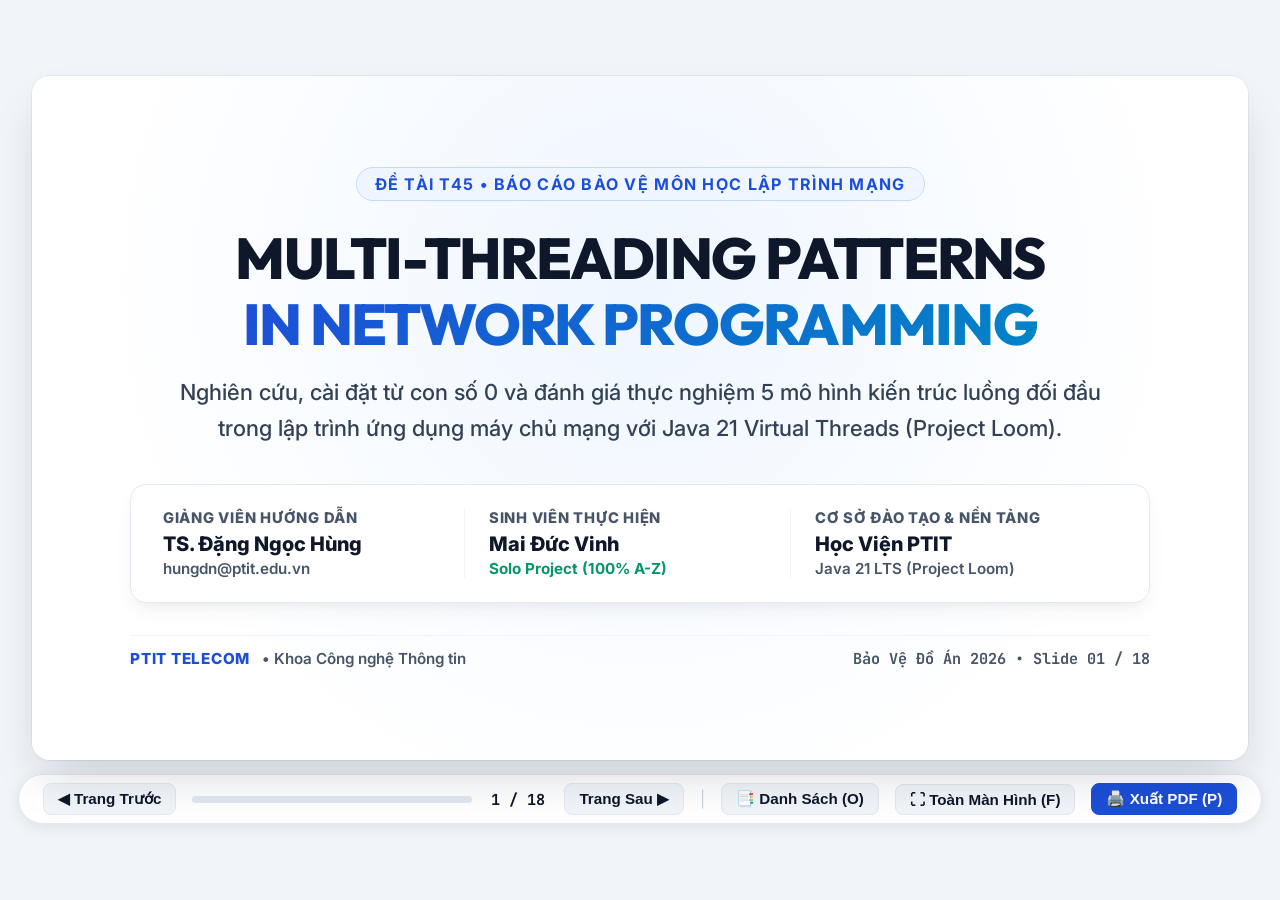
==== commit 7e49cc66: "style: scale up typography and contrast for projector legibility across all slides" ====
--- a/docs/slides.html
+++ b/docs/slides.html
@@ -12,8 +12,8 @@
             --bg-page: #F1F5F9;
             --bg-slide: #FFFFFF;
             --text-main: #0F172A;
-            --text-muted: #475569;
-            --text-light: #64748B;
+            --text-muted: #334155;
+            --text-light: #475569;
             --primary: #1D4ED8;
             --primary-light: #EFF6FF;
             --accent-cyan: #0284C7;
@@ -54,8 +54,8 @@
         /* KHUNG CHỨA SLIDE CHUẨN 16:9 */
         .slide-deck {
             position: relative;
-            width: 94vw;
-            max-width: 1680px;
+            width: 95vw;
+            max-width: 1720px;
             aspect-ratio: var(--slide-ratio);
             background: var(--bg-slide);
             border-radius: 18px;
@@ -68,7 +68,7 @@
         .slide {
             position: absolute;
             inset: 0;
-            padding: 48px 64px 38px 64px;
+            padding: 34px 52px 24px 52px;
             display: none;
             flex-direction: column;
             background: #FFFFFF;
@@ -87,9 +87,9 @@
             display: flex;
             justify-content: space-between;
             align-items: flex-start;
-            margin-bottom: 24px;
+            margin-bottom: 14px;
             border-bottom: 2px solid #F1F5F9;
-            padding-bottom: 14px;
+            padding-bottom: 10px;
         }
 
         .header-title-box {
@@ -102,21 +102,21 @@
             display: inline-flex;
             align-items: center;
             gap: 6px;
-            font-size: 0.85rem;
-            font-weight: 700;
+            font-size: 0.95rem;
+            font-weight: 800;
             text-transform: uppercase;
             letter-spacing: 0.08em;
             color: var(--primary);
             background: var(--primary-light);
-            padding: 4px 12px;
+            padding: 5px 14px;
             border-radius: 9999px;
             width: fit-content;
-            margin-bottom: 4px;
+            margin-bottom: 3px;
         }
 
         .slide-title {
             font-family: 'Outfit', sans-serif;
-            font-size: 2.15rem;
+            font-size: 2.35rem;
             font-weight: 800;
             color: var(--text-main);
             letter-spacing: -0.02em;
@@ -124,16 +124,16 @@
         }
 
         .slide-subtitle {
-            font-size: 1.05rem;
-            color: var(--text-muted);
-            font-weight: 500;
+            font-size: 1.18rem;
+            color: #334155;
+            font-weight: 600;
         }
 
         .header-meta {
             font-family: 'JetBrains Mono', monospace;
-            font-size: 0.95rem;
-            font-weight: 700;
-            color: #94A3B8;
+            font-size: 1.05rem;
+            font-weight: 800;
+            color: #64748B;
             background: #F8FAFC;
             padding: 6px 14px;
             border-radius: 8px;
@@ -145,17 +145,20 @@
             flex: 1;
             display: flex;
             flex-direction: column;
-            justify-content: center;
-            gap: 20px;
+            justify-content: flex-start;
+            gap: 16px;
             min-height: 0;
+            overflow: hidden;
         }
 
         /* BỐ CỤC LƯỚI & CỘT */
         .grid-2 {
             display: grid;
             grid-template-columns: 1fr 1fr;
-            gap: 28px;
+            gap: 24px;
             align-items: stretch;
+            flex: 1;
+            min-height: 0;
             height: 100%;
         }
 
@@ -164,31 +167,40 @@
             grid-template-columns: repeat(3, 1fr);
             gap: 20px;
             align-items: stretch;
+            flex: 1;
+            min-height: 0;
+            height: 100%;
         }
 
         .grid-4 {
             display: grid;
             grid-template-columns: repeat(4, 1fr);
             gap: 16px;
+            flex: 1;
+            min-height: 0;
         }
 
         .grid-5 {
             display: grid;
             grid-template-columns: repeat(5, 1fr);
             gap: 14px;
+            flex: 1;
+            min-height: 0;
         }
 
         /* CARDS GIAO DIỆN SÁNG CAO CẤP */
         .card {
             background: #FFFFFF;
             border: 1.5px solid var(--border-color);
-            border-radius: 14px;
-            padding: 24px;
+            border-radius: 16px;
+            padding: 24px 28px;
             box-shadow: var(--card-shadow);
             display: flex;
             flex-direction: column;
-            gap: 12px;
+            gap: 14px;
             position: relative;
+            height: 100%;
+            min-height: 0;
         }
 
         .card.primary-accent {
@@ -218,43 +230,60 @@
 
         .card-title {
             font-family: 'Outfit', sans-serif;
-            font-size: 1.25rem;
-            font-weight: 700;
+            font-size: 1.45rem;
+            font-weight: 800;
             color: var(--text-main);
             display: flex;
             align-items: center;
             gap: 10px;
+            line-height: 1.3;
         }
 
         .card-body {
-            font-size: 0.98rem;
-            color: var(--text-muted);
+            font-size: 1.15rem;
+            color: #334155;
+            font-weight: 500;
             line-height: 1.6;
+            flex: 1;
+            display: flex;
+            flex-direction: column;
+            gap: 12px;
         }
 
         .card-body ul {
             padding-left: 20px;
             display: flex;
             flex-direction: column;
-            gap: 8px;
+            gap: 14px;
+            flex: 1;
+            justify-content: space-around;
+        }
+
+        .card-body li {
+            font-size: 1.12rem;
+            line-height: 1.55;
+            color: #334155;
         }
 
         .card-body li strong {
             color: var(--text-main);
+            font-weight: 800;
         }
 
         /* HIGHLIGHT CALLOUT BOX */
         .callout {
             background: #F8FAFC;
             border-left: 5px solid var(--primary);
-            padding: 16px 20px;
-            border-radius: 0 10px 10px 0;
-            font-size: 1rem;
+            padding: 16px 22px;
+            border-radius: 0 12px 12px 0;
+            font-size: 1.12rem;
             color: #1E293B;
+            font-weight: 500;
             line-height: 1.55;
             display: flex;
             align-items: flex-start;
             gap: 12px;
+            margin-top: auto;
         }
 
         .callout.danger {
@@ -293,7 +322,7 @@
 
         .metric-value {
             font-family: 'Outfit', sans-serif;
-            font-size: 2.2rem;
+            font-size: 2.3rem;
             font-weight: 800;
             color: var(--primary);
             line-height: 1.1;
@@ -304,9 +333,9 @@
         .metric-value.purple { color: var(--accent-purple); }
 
         .metric-label {
-            font-size: 0.85rem;
-            font-weight: 600;
-            color: var(--text-light);
+            font-size: 0.92rem;
+            font-weight: 700;
+            color: #475569;
             text-transform: uppercase;
             letter-spacing: 0.05em;
             margin-top: 4px;
@@ -316,31 +345,33 @@
         .slide-table {
             width: 100%;
             border-collapse: collapse;
-            font-size: 0.92rem;
+            font-size: 1.05rem;
             background: #FFFFFF;
-            border-radius: 10px;
+            border-radius: 12px;
             overflow: hidden;
             box-shadow: 0 2px 8px rgba(0,0,0,0.03);
-            border: 1px solid var(--border-color);
+            border: 1.5px solid var(--border-color);
         }
 
         .slide-table th {
             background: #F8FAFC;
             color: var(--text-main);
-            font-weight: 700;
+            font-weight: 800;
             text-align: left;
-            padding: 12px 16px;
+            padding: 14px 18px;
             border-bottom: 2px solid var(--border-color);
-            font-size: 0.88rem;
+            font-size: 1.0rem;
             text-transform: uppercase;
             letter-spacing: 0.04em;
         }
 
         .slide-table td {
-            padding: 12px 16px;
+            padding: 13px 18px;
             border-bottom: 1px solid #F1F5F9;
-            color: var(--text-muted);
+            color: #1E293B;
+            font-weight: 500;
             vertical-align: middle;
+            font-size: 1.02rem;
         }
 
         .slide-table tr:last-child td {
@@ -353,7 +384,7 @@
 
         .slide-table .highlight-col {
             background-color: #F0FDF4;
-            font-weight: 700;
+            font-weight: 800;
             color: #166534;
         }
 
@@ -375,19 +406,19 @@
             padding: 12px 28px;
             border-radius: 9999px;
             box-shadow: 0 8px 20px rgba(30, 64, 175, 0.25);
-            font-size: 0.95rem;
-            max-width: 820px;
+            font-size: 1.05rem;
+            max-width: 860px;
             width: 100%;
             justify-content: center;
         }
 
         .client-traffic-pill .pill-icon {
-            font-size: 1.4rem;
+            font-size: 1.5rem;
         }
 
         .client-traffic-pill strong {
             font-family: 'Outfit', sans-serif;
-            font-size: 1.05rem;
+            font-size: 1.15rem;
             letter-spacing: 0.02em;
         }
 
@@ -418,9 +449,9 @@
         }
 
         .arch-badge {
-            font-size: 0.75rem;
+            font-size: 0.85rem;
             font-weight: 800;
-            padding: 3px 8px;
+            padding: 4px 10px;
             border-radius: 9999px;
             letter-spacing: 0.05em;
         }
@@ -433,27 +464,28 @@
 
         .arch-title {
             font-family: 'Outfit', sans-serif;
-            font-size: 1rem;
-            font-weight: 700;
+            font-size: 1.15rem;
+            font-weight: 800;
             color: var(--text-main);
             line-height: 1.25;
         }
 
         .arch-icon {
-            font-size: 1.8rem;
+            font-size: 2.0rem;
             margin: 2px 0;
         }
 
         .arch-desc {
-            font-size: 0.8rem;
-            color: var(--text-muted);
-            line-height: 1.4;
+            font-size: 0.92rem;
+            color: #334155;
+            font-weight: 500;
+            line-height: 1.45;
             flex: 1;
         }
 
         .arch-stat {
             font-family: 'Outfit', sans-serif;
-            font-size: 0.92rem;
+            font-size: 1.02rem;
             font-weight: 800;
             padding: 6px 10px;
             border-radius: 8px;
@@ -496,26 +528,27 @@
         }
 
         .flow-step-box .step-tag {
-            font-size: 0.75rem;
-            font-weight: 700;
+            font-size: 0.85rem;
+            font-weight: 800;
             color: var(--primary);
             text-transform: uppercase;
         }
 
         .flow-step-box .step-title {
             font-family: 'Outfit', sans-serif;
-            font-size: 0.95rem;
-            font-weight: 700;
+            font-size: 1.15rem;
+            font-weight: 800;
             color: var(--text-main);
         }
 
         .flow-step-box .step-desc {
-            font-size: 0.8rem;
-            color: var(--text-muted);
+            font-size: 0.94rem;
+            font-weight: 500;
+            color: #334155;
         }
 
         .flow-arrow-icon {
-            font-size: 1.3rem;
+            font-size: 1.4rem;
             color: #94A3B8;
             font-weight: 700;
         }
@@ -535,13 +568,13 @@
 
         .bar-chart-row {
             display: grid;
-            grid-template-columns: 180px 1fr 140px;
+            grid-template-columns: 210px 1fr 150px;
             align-items: center;
             gap: 16px;
         }
 
         .bar-label {
-            font-size: 0.92rem;
+            font-size: 1.12rem;
             font-weight: 700;
             color: var(--text-main);
             display: flex;
@@ -551,15 +584,15 @@
 
         .bar-track {
             background: #F1F5F9;
-            height: 22px;
-            border-radius: 6px;
+            height: 26px;
+            border-radius: 8px;
             overflow: hidden;
             position: relative;
         }
 
         .bar-fill {
             height: 100%;
-            border-radius: 6px;
+            border-radius: 8px;
             transition: width 0.3s ease;
         }
 
@@ -571,10 +604,298 @@
 
         .bar-val {
             font-family: 'Outfit', sans-serif;
-            font-size: 1.05rem;
+            font-size: 1.25rem;
             font-weight: 800;
             color: var(--text-main);
             text-align: right;
+        }
+
+        /* BENTO DESIGN SYSTEM */
+        .bento-box {
+            background: #FFFFFF;
+            border: 1.5px solid var(--border-color);
+            border-radius: 16px;
+            padding: 22px 24px;
+            box-shadow: var(--card-shadow);
+            display: flex;
+            flex-direction: column;
+            gap: 14px;
+            flex: 1;
+            min-height: 0;
+            transition: transform 0.2s, box-shadow 0.2s;
+        }
+
+        .bento-box.blue-theme {
+            border-top: 5px solid var(--primary);
+            background: linear-gradient(180deg, #F8FAFF 0%, #FFFFFF 25%);
+        }
+
+        .bento-box.rose-theme {
+            border-top: 5px solid var(--accent-rose);
+            background: linear-gradient(180deg, #FFF5F6 0%, #FFFFFF 25%);
+        }
+
+        .bento-box.green-theme {
+            border-top: 5px solid var(--accent-green);
+            background: linear-gradient(180deg, #F0FDF4 0%, #FFFFFF 25%);
+        }
+
+        .bento-box.amber-theme {
+            border-top: 5px solid var(--accent-amber);
+            background: linear-gradient(180deg, #FFFBEB 0%, #FFFFFF 25%);
+        }
+
+        .bento-box.purple-theme {
+            border-top: 5px solid var(--accent-purple);
+            background: linear-gradient(180deg, #FAF5FF 0%, #FFFFFF 25%);
+        }
+
+        .bento-header {
+            display: flex;
+            justify-content: space-between;
+            align-items: center;
+            border-bottom: 1px solid #F1F5F9;
+            padding-bottom: 12px;
+        }
+
+        .bento-title-group {
+            display: flex;
+            align-items: center;
+            gap: 12px;
+        }
+
+        .bento-icon {
+            font-size: 1.8rem;
+        }
+
+        .bento-title {
+            font-family: 'Outfit', sans-serif;
+            font-size: 1.45rem;
+            font-weight: 800;
+            color: var(--text-main);
+            line-height: 1.2;
+        }
+
+        .bento-subtitle {
+            font-size: 0.98rem;
+            color: #334155;
+            font-weight: 600;
+            margin-top: 2px;
+        }
+
+        .bento-badge {
+            font-size: 0.88rem;
+            font-weight: 800;
+            padding: 5px 14px;
+            border-radius: 9999px;
+            letter-spacing: 0.05em;
+            text-transform: uppercase;
+        }
+
+        .bento-badge.blue { background: #EFF6FF; color: #1D4ED8; border: 1px solid #BFDBFE; }
+        .bento-badge.rose { background: #FFF1F2; color: #E11D48; border: 1px solid #FECDD3; }
+        .bento-badge.green { background: #ECFDF5; color: #059669; border: 1px solid #A7F3D0; }
+        .bento-badge.amber { background: #FFFBEB; color: #D97706; border: 1px solid #FDE68A; }
+        .bento-badge.purple { background: #FAF5FF; color: #7C3AED; border: 1px solid #DDD6FE; }
+
+        .diagram-strip {
+            background: #F8FAFC;
+            border: 1px solid var(--border-color);
+            border-radius: 12px;
+            padding: 12px 14px;
+            display: flex;
+            flex-direction: column;
+            gap: 6px;
+        }
+
+        .strip-label {
+            font-size: 0.86rem;
+            font-weight: 800;
+            color: #334155;
+            text-transform: uppercase;
+            letter-spacing: 0.05em;
+        }
+
+        .timeline-visual-modern {
+            display: flex;
+            height: 44px;
+            border-radius: 8px;
+            overflow: hidden;
+            font-size: 0.94rem;
+            font-weight: 800;
+            color: #FFFFFF;
+            text-align: center;
+        }
+
+        .time-block {
+            display: flex;
+            flex-direction: column;
+            align-items: center;
+            justify-content: center;
+            line-height: 1.2;
+        }
+
+        .time-block.active {
+            background: #10B981;
+            padding: 0 14px;
+            font-size: 0.92rem;
+        }
+
+        .time-block.active span {
+            font-size: 0.78rem;
+            font-weight: 700;
+            opacity: 0.95;
+        }
+
+        .time-block.wait {
+            background: repeating-linear-gradient(45deg, #F59E0B, #F59E0B 10px, #D97706 10px, #D97706 20px);
+            flex: 1;
+            font-size: 0.92rem;
+            font-weight: 800;
+            text-shadow: 0 1px 2px rgba(0,0,0,0.3);
+        }
+
+        .time-block.busy {
+            background: linear-gradient(90deg, #E11D48, #BE123C);
+            flex: 1;
+            font-size: 0.94rem;
+            font-weight: 800;
+            text-shadow: 0 1px 2px rgba(0,0,0,0.3);
+        }
+
+        .bento-subgrid {
+            display: grid;
+            grid-template-columns: 1fr 1fr;
+            gap: 12px;
+        }
+
+        .metric-callout-row {
+            display: grid;
+            grid-template-columns: 1fr 1fr;
+            gap: 12px;
+        }
+
+        .metric-badge-box {
+            background: #FFFFFF;
+            border: 1.5px solid #CBD5E1;
+            border-radius: 12px;
+            padding: 10px 14px;
+            display: flex;
+            flex-direction: column;
+            gap: 2px;
+            box-shadow: 0 1px 3px rgba(0,0,0,0.03);
+        }
+
+        .metric-badge-box .m-val {
+            font-family: 'Outfit', sans-serif;
+            font-size: 1.85rem;
+            font-weight: 800;
+            line-height: 1.1;
+            color: var(--primary);
+        }
+
+        .metric-badge-box.red .m-val { color: var(--accent-rose); }
+        .metric-badge-box.green .m-val { color: var(--accent-green); }
+        .metric-badge-box.amber .m-val { color: var(--accent-amber); }
+        .metric-badge-box.purple .m-val { color: var(--accent-purple); }
+
+        .metric-badge-box .m-lbl {
+            font-size: 0.88rem;
+            font-weight: 700;
+            color: #334155;
+            line-height: 1.3;
+        }
+
+        .sub-card {
+            background: #F8FAFC;
+            border: 1.5px solid #E2E8F0;
+            border-radius: 12px;
+            padding: 10px 14px;
+            display: flex;
+            align-items: flex-start;
+            gap: 12px;
+            transition: all 0.2s ease;
+        }
+
+        .sub-card:hover {
+            background: #FFFFFF;
+            border-color: #CBD5E1;
+            box-shadow: 0 4px 12px rgba(0,0,0,0.04);
+        }
+
+        .sub-icon-badge {
+            width: 38px;
+            height: 38px;
+            border-radius: 8px;
+            display: flex;
+            align-items: center;
+            justify-content: center;
+            font-size: 1.25rem;
+            flex-shrink: 0;
+        }
+
+        .sub-icon-badge.blue { background: #EFF6FF; color: #1D4ED8; }
+        .sub-icon-badge.rose { background: #FFF1F2; color: #E11D48; }
+        .sub-icon-badge.green { background: #ECFDF5; color: #059669; }
+        .sub-icon-badge.amber { background: #FFFBEB; color: #D97706; }
+        .sub-icon-badge.purple { background: #FAF5FF; color: #7C3AED; }
+
+        .sub-card-content {
+            display: flex;
+            flex-direction: column;
+            gap: 3px;
+        }
+
+        .sub-card-content strong {
+            font-size: 1.08rem;
+            color: #0F172A;
+            font-weight: 800;
+        }
+
+        .sub-card-content span {
+            font-size: 0.94rem;
+            color: #334155;
+            font-weight: 500;
+            line-height: 1.45;
+        }
+
+        .bento-footer-pill {
+            padding: 10px 16px;
+            border-radius: 10px;
+            font-size: 0.98rem;
+            font-weight: 600;
+            line-height: 1.4;
+            display: flex;
+            align-items: center;
+            gap: 8px;
+            margin-top: auto;
+        }
+
+        .bento-footer-pill.blue { background: #EFF6FF; color: #1E40AF; border: 1px solid #BFDBFE; }
+        .bento-footer-pill.rose { background: #FFF1F2; color: #9F1239; border: 1px solid #FECDD3; }
+        .bento-footer-pill.green { background: #ECFDF5; color: #065F46; border: 1px solid #A7F3D0; }
+        .bento-footer-pill.amber { background: #FFFBEB; color: #92400E; border: 1px solid #FDE68A; }
+        .bento-footer-pill.purple { background: #FAF5FF; color: #5B21B6; border: 1px solid #DDD6FE; }
+
+        .takeaway-banner {
+            background: linear-gradient(90deg, #F8FAFC 0%, #EFF6FF 100%);
+            border: 1.5px solid #BFDBFE;
+            border-left: 6px solid var(--primary);
+            border-radius: 12px;
+            padding: 14px 22px;
+            display: flex;
+            align-items: center;
+            gap: 14px;
+            font-size: 1.12rem;
+            font-weight: 600;
+            color: #0F172A;
+            line-height: 1.45;
+            box-shadow: 0 2px 6px rgba(0,0,0,0.02);
+            margin-top: auto;
+        }
+
+        .takeaway-icon {
+            font-size: 1.6rem;
         }
 
         /* ĐỒ HỌA TRỰC QUAN DIỄN GIẢI CƠ CHẾ */
@@ -591,14 +912,14 @@
 
         .timeline-visual {
             display: flex;
-            height: 36px;
+            height: 42px;
             border-radius: 8px;
             overflow: hidden;
-            font-size: 0.78rem;
-            font-weight: 700;
+            font-size: 0.92rem;
+            font-weight: 800;
             color: #FFFFFF;
             text-align: center;
-            line-height: 36px;
+            line-height: 42px;
             margin: 8px 0;
             box-shadow: inset 0 2px 4px rgba(0,0,0,0.06);
         }
@@ -746,8 +1067,8 @@
             display: flex;
             justify-content: space-between;
             align-items: center;
-            font-size: 0.85rem;
-            color: var(--text-light);
+            font-size: 0.95rem;
+            color: #475569;
             border-top: 1px solid #F1F5F9;
             padding-top: 12px;
         }
@@ -770,7 +1091,7 @@
             align-items: center;
             gap: 16px;
             font-family: 'JetBrains Mono', monospace;
-            font-weight: 600;
+            font-weight: 700;
         }
 
         /* THANH ĐIỀU KHIỂN & TIẾN TRÌNH */
@@ -791,8 +1112,8 @@
             border: 1px solid #E2E8F0;
             border-radius: 8px;
             padding: 6px 14px;
-            font-size: 0.9rem;
-            font-weight: 600;
+            font-size: 0.95rem;
+            font-weight: 700;
             color: var(--text-main);
             cursor: pointer;
             transition: all 0.2s ease;
@@ -867,11 +1188,11 @@
 
         .cover-title {
             font-family: 'Outfit', sans-serif;
-            font-size: 3.4rem;
+            font-size: 3.6rem;
             font-weight: 800;
             line-height: 1.15;
             color: #0F172A;
-            margin-bottom: 16px;
+            margin-bottom: 18px;
             letter-spacing: -0.03em;
         }
 
@@ -882,11 +1203,12 @@
         }
 
         .cover-desc {
-            font-size: 1.3rem;
-            color: var(--text-muted);
-            max-width: 900px;
+            font-size: 1.38rem;
+            color: #334155;
+            max-width: 960px;
             line-height: 1.6;
             margin-bottom: 38px;
+            font-weight: 500;
         }
 
         .cover-meta-grid {
@@ -894,11 +1216,11 @@
             grid-template-columns: repeat(3, 1fr);
             gap: 24px;
             width: 100%;
-            max-width: 960px;
+            max-width: 1020px;
             background: #FFFFFF;
             padding: 24px 32px;
             border-radius: 16px;
-            border: 1px solid var(--border-color);
+            border: 1.5px solid var(--border-color);
             box-shadow: var(--card-shadow);
         }
 
@@ -914,18 +1236,18 @@
         }
 
         .cover-meta-label {
-            font-size: 0.8rem;
-            font-weight: 700;
+            font-size: 0.92rem;
+            font-weight: 800;
             text-transform: uppercase;
-            color: var(--text-light);
+            color: #475569;
             letter-spacing: 0.05em;
         }
 
         .cover-meta-value {
-            font-size: 1.05rem;
-            font-weight: 700;
+            font-size: 1.25rem;
+            font-weight: 800;
             color: var(--text-main);
-            margin-top: 4px;
+            margin-top: 5px;
         }
 
         /* OVERVIEW GRID VIEW (MODAL) */
@@ -1043,21 +1365,21 @@
                 <div class="cover-meta-item">
                     <div class="cover-meta-label">Giảng Viên Hướng Dẫn</div>
                     <div class="cover-meta-value">TS. Đặng Ngọc Hùng</div>
-                    <div style="font-size: 0.85rem; color: #64748B; margin-top: 2px;">hungdn@ptit.edu.vn</div>
+                    <div style="font-size: 0.95rem; color: #475569; font-weight: 600; margin-top: 3px;">hungdn@ptit.edu.vn</div>
                 </div>
                 <div class="cover-meta-item">
                     <div class="cover-meta-label">Sinh Viên Thực Hiện</div>
                     <div class="cover-meta-value">Mai Đức Vinh</div>
-                    <div style="font-size: 0.85rem; color: var(--accent-green); font-weight: 600; margin-top: 2px;">Solo Project (100% A-Z)</div>
+                    <div style="font-size: 0.95rem; color: var(--accent-green); font-weight: 700; margin-top: 3px;">Solo Project (100% A-Z)</div>
                 </div>
                 <div class="cover-meta-item">
                     <div class="cover-meta-label">Cơ Sở Đào Tạo & Nền Tảng</div>
                     <div class="cover-meta-value">Học Viện PTIT</div>
-                    <div style="font-size: 0.85rem; color: #64748B; margin-top: 2px;">Java 21 LTS (Project Loom)</div>
+                    <div style="font-size: 0.95rem; color: #475569; font-weight: 600; margin-top: 3px;">Java 21 LTS (Project Loom)</div>
                 </div>
             </div>
 
-            <div class="slide-footer" style="width: 100%; max-width: 960px; margin-top: 32px;">
+            <div class="slide-footer" style="width: 100%; max-width: 1020px; margin-top: 32px;">
                 <div class="footer-left"><span class="footer-logo">PTIT TELECOM</span> • Khoa Công nghệ Thông tin</div>
                 <div class="footer-right">Bảo Vệ Đồ Án 2026 • Slide 01 / 18</div>
             </div>
@@ -1078,41 +1400,155 @@
 
             <div class="slide-content">
                 <div class="grid-2">
-                    <div class="card primary-accent">
-                        <div class="card-title">🌐 1. Tác Vụ I/O-Bound (Chiếm 80 — 90% Tải Mạng)</div>
-                        <div class="card-body">
-                            <strong>Đặc tính chu kỳ thời gian:</strong>
-                            <div class="timeline-visual">
-                                <div class="timeline-seg-active">Xử lý 2ms</div>
-                                <div class="timeline-seg-waiting">CHỜ ĐỢI GÓI TIN MẠNG / CSDL (100ms - CPU RẢNH)</div>
-                                <div class="timeline-seg-active">Gửi 2ms</div>
-                            </div>
-                            <ul>
-                                <li><strong>Bản chất:</strong> Luồng máy chủ dành <strong>hơn 95% thời gian chỉ để chờ đợi</strong> dữ liệu mạng, nhưng bộ nhớ và tài nguyên vẫn bị chiếm dụng cứng.</li>
-                                <li><strong>Mục tiêu tối ưu:</strong> Tận dụng thời gian chờ để phục vụ các kết nối khác mà không tốn thêm tài nguyên phần cứng.</li>
-                            </ul>
-                        </div>
-                        <div class="callout success">
-                            <strong>Trọng tâm đề tài:</strong> Sân khấu chính để Thread Pool và Virtual Threads giải phóng sức mạnh máy chủ.
-                        </div>
-                    </div>
-
-                    <div class="card rose-accent">
-                        <div class="card-title">⚙️ 2. Tác Vụ CPU-Bound (Chiếm 10 — 20% Tải Mạng)</div>
-                        <div class="card-body">
-                            <strong>Đặc tính chu kỳ thời gian:</strong>
-                            <div class="timeline-visual">
-                                <div class="timeline-seg-busy">TÍNH TOÁN LIÊN TỤC 100% CÔNG SUẤT LÕI CPU (THUẬT TOÁN, NÉN, MÃ HÓA)</div>
-                            </div>
-                            <ul>
-                                <li><strong>Bản chất:</strong> Chiếm dụng xung nhịp tính toán liên tục của CPU. Tốc độ xử lý bị <strong>chặn cứng bởi số lõi CPU vật lý</strong>.</li>
-                                <li><strong>Quy luật phần cứng:</strong> Càng ép tạo thêm nhiều luồng trên cùng số lõi, hệ thống càng chạy chậm do tranh chấp tài nguyên.</li>
-                            </ul>
-                        </div>
-                        <div class="callout danger">
-                            <strong>Cảnh báo thiết kế:</strong> Không thể tăng tốc tác vụ CPU-Bound đơn thuần bằng cách tăng số lượng luồng!
-                        </div>
-                    </div>
+                    <!-- BENTO BOX 1: I/O-BOUND -->
+                    <div class="bento-box blue-theme">
+                        <div class="bento-header">
+                            <div class="bento-title-group">
+                                <span class="bento-icon">🌐</span>
+                                <div>
+                                    <div class="bento-title">Tác Vụ I/O-Bound</div>
+                                    <div class="bento-subtitle">Đọc/Ghi Socket TCP, Database, Microservices</div>
+                                </div>
+                            </div>
+                            <span class="bento-badge blue">80% — 90% TẢI MẠNG</span>
+                        </div>
+
+                        <!-- DIAGRAM STRIP -->
+                        <div class="diagram-strip">
+                            <div class="strip-label">CHUYỂN HÓA THỜI GIAN: 96% LÀ CHỜ ĐỢI (WAITING/BLOCKED)</div>
+                            <div class="timeline-visual-modern">
+                                <div class="time-block active">2ms<br><span>Đọc Socket</span></div>
+                                <div class="time-block wait">⏸️ 100ms CHỜ GÓI TIN MẠNG / CSDL (CPU RẢNH 0%)</div>
+                                <div class="time-block active">2ms<br><span>Gửi Data</span></div>
+                            </div>
+                        </div>
+
+                        <!-- METRIC CALLOUT -->
+                        <div class="metric-callout-row">
+                            <div class="metric-badge-box">
+                                <span class="m-val">~96%</span>
+                                <span class="m-lbl">Thời gian CPU rảnh rỗi chờ I/O mạng</span>
+                            </div>
+                            <div class="metric-badge-box">
+                                <span class="m-val">1 MB</span>
+                                <span class="m-lbl">RAM lãng phí / luồng OS bị Blocked</span>
+                            </div>
+                        </div>
+
+                        <!-- 4 SUB-CARDS (2x2 GRID) -->
+                        <div class="bento-subgrid">
+                            <div class="sub-card">
+                                <div class="sub-icon-badge blue">💤</div>
+                                <div class="sub-card-content">
+                                    <strong>Lãng Phí Tài Nguyên</strong>
+                                    <span>CPU nhàn rỗi tuyệt đối nhưng bộ nhớ Stack 1MB vẫn bị giam giữ cứng ngắc.</span>
+                                </div>
+                            </div>
+                            <div class="sub-card">
+                                <div class="sub-icon-badge blue">🧱</div>
+                                <div class="sub-card-content">
+                                    <strong>Nghẽn Kết Nối C10K</strong>
+                                    <span>Tạo 10,000 luồng tương đương ngốn 10GB RAM chỉ để đứng chờ mạng đến.</span>
+                                </div>
+                            </div>
+                            <div class="sub-card">
+                                <div class="sub-icon-badge blue">🎯</div>
+                                <div class="sub-card-content">
+                                    <strong>Mục Tiêu Tối Ưu</strong>
+                                    <span>Tự động chuyển giao CPU ngay khi vào trạng thái chờ để phục vụ hàng ngàn kết nối.</span>
+                                </div>
+                            </div>
+                            <div class="sub-card">
+                                <div class="sub-icon-badge blue">⚡</div>
+                                <div class="sub-card-content">
+                                    <strong>Giải Pháp Đề Tài</strong>
+                                    <span>Ứng dụng Worker Thread Pool và Java 21 Virtual Threads để giải phóng sức mạnh máy chủ.</span>
+                                </div>
+                            </div>
+                        </div>
+
+                        <!-- ANCHORED TAKEAWAY -->
+                        <div class="bento-footer-pill blue">
+                            🚀 <strong>Sân khấu chính:</strong> Nơi Thread Pool & Virtual Threads giải phóng sức mạnh máy chủ
+                        </div>
+                    </div>
+
+                    <!-- BENTO BOX 2: CPU-BOUND -->
+                    <div class="bento-box rose-theme">
+                        <div class="bento-header">
+                            <div class="bento-title-group">
+                                <span class="bento-icon">⚙️</span>
+                                <div>
+                                    <div class="bento-title">Tác Vụ CPU-Bound</div>
+                                    <div class="bento-subtitle">Mã hóa SSL/TLS, Nén dữ liệu gzip, Thuật toán</div>
+                                </div>
+                            </div>
+                            <span class="bento-badge rose">10% — 20% TẢI MẠNG</span>
+                        </div>
+
+                        <!-- DIAGRAM STRIP -->
+                        <div class="diagram-strip">
+                            <div class="strip-label">CHUYỂN HÓA THỜI GIAN: 100% XUNG NHỊP LIÊN TỤC</div>
+                            <div class="timeline-visual-modern">
+                                <div class="time-block busy">🔥 TÍNH TOÁN LIÊN TỤC 100% CÔNG SUẤT LÕI CPU (KHÔNG NGHỈ)</div>
+                            </div>
+                        </div>
+
+                        <!-- METRIC CALLOUT -->
+                        <div class="metric-callout-row">
+                            <div class="metric-badge-box red">
+                                <span class="m-val">100%</span>
+                                <span class="m-lbl">Xung nhịp CPU hoạt động tối đa</span>
+                            </div>
+                            <div class="metric-badge-box red">
+                                <span class="m-val">N Lõi</span>
+                                <span class="m-lbl">Trần cứng giới hạn bởi số core vật lý</span>
+                            </div>
+                        </div>
+
+                        <!-- 4 SUB-CARDS (2x2 GRID) -->
+                        <div class="bento-subgrid">
+                            <div class="sub-card">
+                                <div class="sub-icon-badge rose">🧱</div>
+                                <div class="sub-card-content">
+                                    <strong>Ranh Giới Phần Cứng</strong>
+                                    <span>Tốc độ xử lý phụ thuộc tuyệt đối vào số lõi CPU vật lý có sẵn trong máy chủ.</span>
+                                </div>
+                            </div>
+                            <div class="sub-card">
+                                <div class="sub-icon-badge rose">⚠️</div>
+                                <div class="sub-card-content">
+                                    <strong>Nghịch Lý Tạo Luồng</strong>
+                                    <span>Càng tạo thêm nhiều luồng vượt quá số lõi, hệ thống càng chậm do tranh chấp.</span>
+                                </div>
+                            </div>
+                            <div class="sub-card">
+                                <div class="sub-icon-badge rose">🔄</div>
+                                <div class="sub-card-content">
+                                    <strong>Phí Chuyển Ngữ Cảnh</strong>
+                                    <span>CPU mất hơn 70% công suất chỉ để dọn và tráo đổi bộ nhớ đệm Cache L1/L2.</span>
+                                </div>
+                            </div>
+                            <div class="sub-card">
+                                <div class="sub-icon-badge rose">🛠️</div>
+                                <div class="sub-card-content">
+                                    <strong>Quy Tắc Thiết Kế</strong>
+                                    <span>Giới hạn số luồng tối đa bằng đúng số Core phần cứng để đạt hiệu suất cao nhất.</span>
+                                </div>
+                            </div>
+                        </div>
+
+                        <!-- ANCHORED TAKEAWAY -->
+                        <div class="bento-footer-pill rose">
+                            🛡️ <strong>Cảnh báo thiết kế:</strong> Không thể tăng tốc CPU-Bound bằng cách đẻ thêm luồng
+                        </div>
+                    </div>
+                </div>
+
+                <!-- FULL-WIDTH BOTTOM TAKEAWAY -->
+                <div class="takeaway-banner">
+                    <span class="takeaway-icon">💡</span>
+                    <div><strong>KẾT LUẬN KIẾN TRÚC:</strong> Hệ thống máy chủ mạng hiện đại phải tối ưu hóa triệt để cho tác vụ <strong>I/O-Bound (hơn 95% thời gian chờ mạng)</strong> thay vì tăng số lượng luồng vô tội vạ!</div>
                 </div>
             </div>
 
@@ -1136,44 +1572,120 @@
             </header>
 
             <div class="slide-content">
-                <div class="memory-scale-container">
-                    <div class="memory-block-os">
-                        <div style="font-size: 1.1rem; font-weight: 800;">🏢 1 LUỒNG HỆ ĐIỀU HÀNH (OS THREAD)</div>
-                        <div style="font-size: 1.8rem; font-weight: 800; margin: 6px 0;">~1,000,000 BYTES (1 MB RAM)</div>
-                        <div style="font-size: 0.85rem; opacity: 0.9;">Phải cấp riêng 1 phòng làm việc 1MB + Thẻ quản lý Kernel + Đăng ký điều phối</div>
+                <div class="memory-scale-container" style="padding: 10px 18px;">
+                    <div class="memory-block-os" style="padding: 10px 16px;">
+                        <div style="font-size: 1.2rem; font-weight: 800;">🏢 1 LUỒNG HỆ ĐIỀU HÀNH (OS THREAD)</div>
+                        <div style="font-size: 1.95rem; font-weight: 800; margin: 4px 0;">~1,000,000 BYTES (1 MB RAM)</div>
+                        <div style="font-size: 0.94rem; font-weight: 600; opacity: 0.95;">Phải cấp riêng 1 phòng làm việc 1MB + Thẻ quản lý Kernel + Đăng ký điều phối</div>
                     </div>
                     
-                    <div style="font-size: 1.6rem; color: #94A3B8; font-weight: 800;">VS</div>
-
-                    <div class="memory-block-vt">
-                        <div style="font-size: 0.85rem; font-weight: 700;">TÁC VỤ CLIENT</div>
-                        <div style="font-size: 1.3rem; font-weight: 800; margin: 4px 0;">~500 BYTES</div>
-                        <div style="font-size: 0.75rem; opacity: 0.9;">Chỉ cần đọc 1 chuỗi ký tự</div>
-                    </div>
-                </div>
-
-                <div class="grid-2" style="margin-top: 8px;">
-                    <div class="card primary-accent">
-                        <div class="card-title">📦 Sự Lãng Phí Khi Bùng Nổ Kết Nối</div>
-                        <div class="card-body">
-                            <ul>
-                                <li><strong>Ẩn dụ thực tế:</strong> Dùng xe tải 10 tấn chở 1 bức thư tay!</li>
-                                <li><strong>Hao phí bộ nhớ:</strong> 2,000 kết nối đồng thời = Tiêu hao ít nhất <strong>2GB RAM</strong> chỉ để cấp phòng làm việc riêng cho các luồng.</li>
-                                <li><strong>Thời gian khởi tạo:</strong> Mỗi lần sinh luồng mới đều phải xin phép nhân hệ điều hành, làm chậm tốc độ phản hồi.</li>
-                            </ul>
-                        </div>
-                    </div>
-
-                    <div class="card rose-accent">
-                        <div class="card-title">💣 Nguy Cơ Chạm Trần & Sập Hệ Thống</div>
-                        <div class="card-body">
-                            <ul>
-                                <li><strong>Hạn mức bảo vệ của máy tính:</strong> Hệ điều hành luôn giới hạn số luồng tối đa một ứng dụng được tạo ra.</li>
-                                <li><strong>Sập máy chủ tức thì:</strong> Khi vượt trần cho phép, hệ thống từ chối cấp phát, khiến ứng dụng sập ngay lập tức.</li>
-                                <li><strong>Kết luận:</strong> Không thể phục vụ hàng nghìn người dùng bằng cách đẻ luồng hệ điều hành vô hạn.</li>
-                            </ul>
-                        </div>
-                    </div>
+                    <div style="font-size: 1.6rem; color: #64748B; font-weight: 800;">VS</div>
+
+                    <div class="memory-block-vt" style="padding: 10px 12px;">
+                        <div style="font-size: 1.0rem; font-weight: 800;">TÁC VỤ CLIENT</div>
+                        <div style="font-size: 1.5rem; font-weight: 800; margin: 3px 0;">~500 BYTES</div>
+                        <div style="font-size: 0.88rem; font-weight: 600; opacity: 0.95;">Chỉ cần đọc 1 chuỗi ký tự</div>
+                    </div>
+                </div>
+
+                <div class="grid-2" style="margin-top: 6px;">
+                    <!-- BENTO BOX 1 -->
+                    <div class="bento-box blue-theme" style="padding: 16px 20px; gap: 10px;">
+                        <div class="bento-header" style="padding-bottom: 8px;">
+                            <div class="bento-title-group">
+                                <span class="bento-icon">📦</span>
+                                <div>
+                                    <div class="bento-title">Sự Lãng Phí Khi Bùng Nổ Kết Nối</div>
+                                    <div class="bento-subtitle">Chi phí bộ nhớ Stack và độ trễ khởi tạo cấp hệ điều hành</div>
+                                </div>
+                            </div>
+                            <span class="bento-badge blue">1 MB / LUỒNG OS</span>
+                        </div>
+
+                        <div class="metric-callout-row">
+                            <div class="metric-badge-box">
+                                <span class="m-val">2.0 GB</span>
+                                <span class="m-lbl">RAM giam cầm cứng khi có 2,000 kết nối</span>
+                            </div>
+                            <div class="metric-badge-box">
+                                <span class="m-val">10 Tấn</span>
+                                <span class="m-lbl">Ẩn dụ: Xe tải 10 tấn chở 1 bức thư tay</span>
+                            </div>
+                        </div>
+
+                        <div class="bento-subgrid">
+                            <div class="sub-card">
+                                <div class="sub-icon-badge blue">🚚</div>
+                                <div class="sub-card-content">
+                                    <strong>Ẩn Dụ Thực Tế</strong>
+                                    <span>Cấp riêng cả phòng làm việc 1MB chỉ để xử lý vài chục bytes văn bản nhỏ.</span>
+                                </div>
+                            </div>
+                            <div class="sub-card">
+                                <div class="sub-icon-badge blue">⏱️</div>
+                                <div class="sub-card-content">
+                                    <strong>Phí Khởi Tạo Kernel</strong>
+                                    <span>Mỗi lần sinh luồng mới phải qua System Call xin phép nhân OS, gây trễ mạng.</span>
+                                </div>
+                            </div>
+                        </div>
+
+                        <div class="bento-footer-pill blue" style="padding: 8px 14px;">
+                            💡 <strong>Hậu quả:</strong> Bộ nhớ máy chủ cạn kiệt rất nhanh dù CPU hầu như không phải tính toán
+                        </div>
+                    </div>
+
+                    <!-- BENTO BOX 2 -->
+                    <div class="bento-box rose-theme" style="padding: 16px 20px; gap: 10px;">
+                        <div class="bento-header" style="padding-bottom: 8px;">
+                            <div class="bento-title-group">
+                                <span class="bento-icon">💣</span>
+                                <div>
+                                    <div class="bento-title">Nguy Cơ Chạm Trần & Sập Máy Chủ</div>
+                                    <div class="bento-subtitle">Giới hạn an toàn của hệ điều hành và thảm họa sập dịch vụ</div>
+                                </div>
+                            </div>
+                            <span class="bento-badge rose">CRITICAL LIMIT</span>
+                        </div>
+
+                        <div class="metric-callout-row">
+                            <div class="metric-badge-box red">
+                                <span class="m-val">OOM</span>
+                                <span class="m-lbl">unable to create native thread</span>
+                            </div>
+                            <div class="metric-badge-box red">
+                                <span class="m-val">Kernel Max</span>
+                                <span class="m-lbl">Hạn mức luồng tối đa của hệ điều hành</span>
+                            </div>
+                        </div>
+
+                        <div class="bento-subgrid">
+                            <div class="sub-card">
+                                <div class="sub-icon-badge rose">🛑</div>
+                                <div class="sub-card-content">
+                                    <strong>Hạn Mức Bảo Vệ OS</strong>
+                                    <span>Hệ điều hành chặn không cho cấp thêm luồng để tránh treo toàn bộ máy tính.</span>
+                                </div>
+                            </div>
+                            <div class="sub-card">
+                                <div class="sub-icon-badge rose">💥</div>
+                                <div class="sub-card-content">
+                                    <strong>Sập Hệ Thống Tức Thì</strong>
+                                    <span>Ứng dụng ném ngoại lệ dừng đột ngột, ngắt kết nối của toàn bộ người dùng đang online.</span>
+                                </div>
+                            </div>
+                        </div>
+
+                        <div class="bento-footer-pill rose" style="padding: 8px 14px;">
+                            🛡️ <strong>Kết luận:</strong> Tuyệt đối không được phục vụ hàng ngàn client bằng cách đẻ luồng vô hạn
+                        </div>
+                    </div>
+                </div>
+
+                <!-- FULL-WIDTH TAKEAWAY -->
+                <div class="takeaway-banner">
+                    <span class="takeaway-icon">🏢</span>
+                    <div><strong>BÀI HỌC CỐT LÕI:</strong> Luồng hệ điều hành được thiết kế như những <strong>công nhân hạng nặng (Heavyweight)</strong>, hoàn toàn không phù hợp để ánh xạ trực tiếp 1-1 với các kết nối mạng siêu nhẹ!</div>
                 </div>
             </div>
 
@@ -1218,22 +1730,103 @@
                 </div>
 
                 <div class="grid-2" style="margin-top: 8px;">
-                    <div class="card rose-accent">
-                        <div class="card-title">📉 Nghẽn Bão Hòa Hiệu Năng</div>
-                        <div class="card-body">
-                            • Khi có hàng trăm luồng cùng tranh chấp một số ít lõi CPU, hệ điều hành liên tục tráo đổi luồng qua lại.<br>
-                            • Chỉ số CPU trên màn hình vọt lên <strong>90% — 100%</strong> nhưng công việc thực tế đứng im.<br>
-                            • Hơn 70% công suất máy tính bị lãng phí chỉ để phục vụ cho việc hoán đổi công nhân.
-                        </div>
-                    </div>
-
-                    <div class="card amber-accent">
-                        <div class="card-title">🎯 Bài Học Thiết Kế Kiến Trúc</div>
-                        <div class="card-body">
-                            • <strong>Nguyên tắc vàng:</strong> Cần giữ số lượng luồng hệ điều hành chạy đồng thời ở mức tương đương với số lõi CPU vật lý.<br>
-                            • Cần các mô hình thông minh hơn: <strong>Hàng đợi kiểm soát (Thread Pool)</strong> hoặc <strong>Luồng ảo siêu nhẹ (Virtual Threads)</strong>.
-                        </div>
-                    </div>
+                    <!-- BENTO BOX 1 -->
+                    <div class="bento-box rose-theme">
+                        <div class="bento-header">
+                            <div class="bento-title-group">
+                                <span class="bento-icon">📉</span>
+                                <div>
+                                    <div class="bento-title">Nghẽn Bão Hòa Hiệu Năng</div>
+                                    <div class="bento-subtitle">Hiện tượng Thrashing khi CPU chỉ lo đổi công nhân</div>
+                                </div>
+                            </div>
+                            <span class="bento-badge rose">> 70% CPU LÃNG PHÍ</span>
+                        </div>
+
+                        <div class="metric-callout-row">
+                            <div class="metric-badge-box red">
+                                <span class="m-val">100%</span>
+                                <span class="m-lbl">Chỉ số CPU vọt đỉnh do tranh chấp</span>
+                            </div>
+                            <div class="metric-badge-box red">
+                                <span class="m-val">0 RPS</span>
+                                <span class="m-lbl">Tiến độ công việc thực tế bị đóng băng</span>
+                            </div>
+                        </div>
+
+                        <div class="bento-subgrid">
+                            <div class="sub-card">
+                                <div class="sub-icon-badge rose">⚡</div>
+                                <div class="sub-card-content">
+                                    <strong>Xóa Trúng Cache L1/L2</strong>
+                                    <span>Bộ nhớ đệm siêu tốc bị hủy sạch mỗi lần tráo đổi luồng làm mất dữ liệu gần.</span>
+                                </div>
+                            </div>
+                            <div class="sub-card">
+                                <div class="sub-icon-badge rose">🐢</div>
+                                <div class="sub-card-content">
+                                    <strong>Nạp Lại Từ RAM Chậm Chạp</strong>
+                                    <span>CPU phải chờ đợi hàng trăm chu kỳ xung nhịp để kéo ngữ cảnh luồng mới vào lõi.</span>
+                                </div>
+                            </div>
+                        </div>
+
+                        <div class="bento-footer-pill rose">
+                            ⚠️ <strong>Bi kịch:</strong> Máy chủ gào rú 100% CPU nhưng người dùng lại bị treo màn hình!
+                        </div>
+                    </div>
+
+                    <!-- BENTO BOX 2 -->
+                    <div class="bento-box amber-theme">
+                        <div class="bento-header">
+                            <div class="bento-title-group">
+                                <span class="bento-icon">🎯</span>
+                                <div>
+                                    <div class="bento-title">Quy Tắc Vàng Thiết Kế Hệ Thống</div>
+                                    <div class="bento-subtitle">Chiến lược kiểm soát luồng giải cứu máy chủ mạng</div>
+                                </div>
+                            </div>
+                            <span class="bento-badge amber">KIẾN TRÚC TỐI ƯU</span>
+                        </div>
+
+                        <div class="metric-callout-row">
+                            <div class="metric-badge-box amber">
+                                <span class="m-val">Threads ≈ Cores</span>
+                                <span class="m-lbl">Nguyên tắc số luồng tương đương lõi CPU</span>
+                            </div>
+                            <div class="metric-badge-box amber">
+                                <span class="m-val">2 Giải Pháp</span>
+                                <span class="m-lbl">Thread Pool & Virtual Threads</span>
+                            </div>
+                        </div>
+
+                        <div class="bento-subgrid">
+                            <div class="sub-card">
+                                <div class="sub-icon-badge amber">🏢</div>
+                                <div class="sub-card-content">
+                                    <strong>Hồ Luồng Kiểm Soát (Pool)</strong>
+                                    <span>Cố định số lượng công nhân và cho tác vụ xếp hàng đợi ngăn chặn nghẽn CPU.</span>
+                                </div>
+                            </div>
+                            <div class="sub-card">
+                                <div class="sub-icon-badge amber">🍃</div>
+                                <div class="sub-card-content">
+                                    <strong>Luồng Ảo Java 21</strong>
+                                    <span>Chuyển quyền điều phối luồng từ Kernel OS về máy ảo JVM để triệt tiêu chi phí.</span>
+                                </div>
+                            </div>
+                        </div>
+
+                        <div class="bento-footer-pill amber">
+                            🚀 <strong>Mục tiêu:</strong> Tối đa hóa công suất CPU mà không phải trả phí chuyển ngữ cảnh của OS
+                        </div>
+                    </div>
+                </div>
+
+                <!-- FULL-WIDTH TAKEAWAY -->
+                <div class="takeaway-banner">
+                    <span class="takeaway-icon">🎯</span>
+                    <div><strong>BẢN CHẤT KỸ THUẬT:</strong> Đừng bao giờ nhầm lẫn giữa <strong>"nhiều luồng"</strong> và <strong>"chạy nhanh"</strong>. Số luồng vượt quá năng lực phần cứng chỉ tạo ra vòng xoáy lãng phí năng lượng vô ích!</div>
                 </div>
             </div>
 
@@ -1353,26 +1946,103 @@
                 </div>
 
                 <div class="grid-2">
-                    <div class="card rose-accent">
-                        <div class="card-title">🛑 Hiện Tượng Kẹt Xe Dây Chuyền (Head-of-Line Blocking)</div>
-                        <div class="card-body">
-                            <ul>
-                                <li><strong>👥 Khách bị giam ngoài hành lang:</strong> Khi khách thứ 1 đang phục vụ, 29 khách còn lại bị giam lỏng hoàn toàn trong hàng đợi mạng của Hệ điều hành (TCP Backlog), chưa hề được bước chân vào máy chủ.</li>
-                                <li><strong>📉 Hiệu năng sụp đổ:</strong> 30 yêu cầu trễ 100ms sẽ mất tới <strong>3,000 mili-giây (3 giây)</strong> vì phải nối đuôi nhau lần lượt.</li>
-                                <li><strong>Thông lượng mạng:</strong> Rơi xuống đáy, chỉ đạt <strong>~9.8 yêu cầu/giây</strong>.</li>
-                            </ul>
-                        </div>
-                    </div>
-
-                    <div class="card primary-accent">
-                        <div class="card-title">💡 Ý Nghĩa Khoa Học Trong Đề Tài</div>
-                        <div class="card-body">
-                            <ul>
-                                <li><strong>Mốc đối chứng cơ bản:</strong> Làm chuẩn để đo lường mức độ cải thiện của 4 mô hình đa luồng phía sau.</li>
-                                <li><strong>Đặc tính tiêu hao:</strong> Chỉ dùng đúng 1 luồng hệ điều hành duy nhất, chi phí CPU và RAM cực thấp nhưng trải nghiệm người dùng hoàn toàn sụp đổ khi có nhiều kết nối.</li>
-                            </ul>
-                        </div>
-                    </div>
+                    <!-- BENTO BOX 1 -->
+                    <div class="bento-box rose-theme">
+                        <div class="bento-header">
+                            <div class="bento-title-group">
+                                <span class="bento-icon">🛑</span>
+                                <div>
+                                    <div class="bento-title">Kẹt Xe Dây Chuyền (Head-of-Line Blocking)</div>
+                                    <div class="bento-subtitle">Hiện tượng một kết nối chặn toàn bộ hệ thống</div>
+                                </div>
+                            </div>
+                            <span class="bento-badge rose">NGHẼN CỔ CHAI</span>
+                        </div>
+
+                        <div class="metric-callout-row">
+                            <div class="metric-badge-box red">
+                                <span class="m-val">9.8 RPS</span>
+                                <span class="m-lbl">Thông lượng rơi xuống đáy do phục vụ lần lượt</span>
+                            </div>
+                            <div class="metric-badge-box red">
+                                <span class="m-val">3,000 ms</span>
+                                <span class="m-lbl">Tổng độ trễ tích lũy khi có 30 kết nối nối đuôi</span>
+                            </div>
+                        </div>
+
+                        <div class="bento-subgrid">
+                            <div class="sub-card">
+                                <div class="sub-icon-badge rose">🚪</div>
+                                <div class="sub-card-content">
+                                    <strong>Giam Cầm TCP Backlog</strong>
+                                    <span>Khách 1 đang phục vụ, 29 khách còn lại bị giam ngoài hàng đợi mạng của OS.</span>
+                                </div>
+                            </div>
+                            <div class="sub-card">
+                                <div class="sub-icon-badge rose">💤</div>
+                                <div class="sub-card-content">
+                                    <strong>Lãng Phí 99% Năng Lực</strong>
+                                    <span>1 luồng bị treo chờ I/O mạng 100ms, toàn bộ máy tính bị kéo tụt theo.</span>
+                                </div>
+                            </div>
+                        </div>
+
+                        <div class="bento-footer-pill rose">
+                            ⚠️ <strong>Hạn chế:</strong> Chỉ cần 1 khách mạng chậm (Slowloris), toàn bộ máy chủ tê liệt!
+                        </div>
+                    </div>
+
+                    <!-- BENTO BOX 2 -->
+                    <div class="bento-box blue-theme">
+                        <div class="bento-header">
+                            <div class="bento-title-group">
+                                <span class="bento-icon">💡</span>
+                                <div>
+                                    <div class="bento-title">Ý Nghĩa Khoa Học Trong Đề Tài</div>
+                                    <div class="bento-subtitle">Mốc đối chứng cơ bản và tư duy thiết kế đơn luồng</div>
+                                </div>
+                            </div>
+                            <span class="bento-badge blue">BASELINE CHUẨN</span>
+                        </div>
+
+                        <div class="metric-callout-row">
+                            <div class="metric-badge-box">
+                                <span class="m-val">1 Thread</span>
+                                <span class="m-lbl">Chỉ dùng duy nhất 1 luồng OS xuyên suốt</span>
+                            </div>
+                            <div class="metric-badge-box">
+                                <span class="m-val">0 Lock</span>
+                                <span class="m-lbl">Không lo tranh chấp bộ nhớ hay Deadlock</span>
+                            </div>
+                        </div>
+
+                        <div class="bento-subgrid">
+                            <div class="sub-card">
+                                <div class="sub-icon-badge blue">📏</div>
+                                <div class="sub-card-content">
+                                    <strong>Thước Đo Chuẩn Mực</strong>
+                                    <span>Làm mốc đối chứng khoa học để đo lường mức bứt phá của 4 mô hình đa luồng.</span>
+                                </div>
+                            </div>
+                            <div class="sub-card">
+                                <div class="sub-icon-badge blue">📉</div>
+                                <div class="sub-card-content">
+                                    <strong>Đánh Đổi Trải Nghiệm</strong>
+                                    <span>Chi phí CPU và RAM cực thấp nhưng không thể đáp ứng môi trường mạng hiện đại.</span>
+                                </div>
+                            </div>
+                        </div>
+
+                        <div class="bento-footer-pill blue">
+                            🎯 <strong>Đúc kết:</strong> Đơn luồng chỉ thích hợp cho script cục bộ, tối kỵ cho server đồng thời
+                        </div>
+                    </div>
+                </div>
+
+                <!-- FULL-WIDTH TAKEAWAY -->
+                <div class="takeaway-banner">
+                    <span class="takeaway-icon">💡</span>
+                    <div><strong>BÀI HỌC THIẾT KẾ:</strong> Mô hình tuần tự thất bại không phải vì thiếu CPU, mà vì <strong>thời gian chờ I/O mạng của người trước</strong> biến thành <strong>thời gian chờ đợi của người sau</strong>!</div>
                 </div>
             </div>
 
@@ -1417,25 +2087,103 @@
                 </div>
 
                 <div class="grid-2">
-                    <div class="card green-accent">
-                        <div class="card-title">⚡ Lợi Thế Song Song Ban Đầu</div>
-                        <div class="card-body">
-                            <ul>
-                                <li><strong>Phục vụ đồng thời:</strong> 30 kết nối được 30 luồng phục vụ song song cùng lúc.</li>
-                                <li><strong>Tốc độ tức thì ở tải thấp:</strong> 30 yêu cầu hoàn tất đồng loạt trong chỉ <strong>115 mili-giây</strong> (nhanh gấp 26 lần Mode 1), thông lượng đạt ~285 req/s.</li>
-                            </ul>
-                        </div>
-                    </div>
-
-                    <div class="card rose-accent">
-                        <div class="card-title">💣 Cái Bẫy Bùng Nổ Khi Tải Cao</div>
-                        <div class="card-body">
-                            <ul>
-                                <li><strong>Đường đỏ bám sát đường xanh:</strong> Trên biểu đồ giám sát, số luồng hệ điều hành tăng dựng đứng theo số kết nối.</li>
-                                <li><strong>Quá tải bộ nhớ:</strong> 2,000 kết nối đòi 2,000 MB RAM chỉ để giữ luồng. Hệ thống cạn kiệt bộ nhớ và lập tức sập máy chủ.</li>
-                            </ul>
-                        </div>
-                    </div>
+                    <!-- BENTO BOX 1 -->
+                    <div class="bento-box green-theme">
+                        <div class="bento-header">
+                            <div class="bento-title-group">
+                                <span class="bento-icon">⚡</span>
+                                <div>
+                                    <div class="bento-title">Lợi Thế Song Song Tức Thì</div>
+                                    <div class="bento-subtitle">Tăng tốc vượt trội ở mức tải đồng thời nhỏ</div>
+                                </div>
+                            </div>
+                            <span class="bento-badge green">TĂNG TỐC 26x</span>
+                        </div>
+
+                        <div class="metric-callout-row">
+                            <div class="metric-badge-box green">
+                                <span class="m-val">285 RPS</span>
+                                <span class="m-lbl">Thông lượng bứt phá gấp 26 lần so với Mode 1</span>
+                            </div>
+                            <div class="metric-badge-box green">
+                                <span class="m-val">115 ms</span>
+                                <span class="m-lbl">30 kết nối hoàn tất song song đồng thời</span>
+                            </div>
+                        </div>
+
+                        <div class="bento-subgrid">
+                            <div class="sub-card">
+                                <div class="sub-icon-badge green">🚀</div>
+                                <div class="sub-card-content">
+                                    <strong>Độc Lập Tuyệt Đối</strong>
+                                    <span>Mỗi khách có 1 công nhân riêng phục vụ, không ai phải đợi ai.</span>
+                                </div>
+                            </div>
+                            <div class="sub-card">
+                                <div class="sub-icon-badge green">✨</div>
+                                <div class="sub-card-content">
+                                    <strong>Cảm Giác Tức Thì</strong>
+                                    <span>Ở quy mô vài chục khách, phản hồi cực kỳ mượt mà và dễ hiểu.</span>
+                                </div>
+                            </div>
+                        </div>
+
+                        <div class="bento-footer-pill green">
+                            ✨ <strong>Ưu điểm:</strong> Lập trình trực quan, giải quyết triệt để vấn đề Head-of-Line Blocking
+                        </div>
+                    </div>
+
+                    <!-- BENTO BOX 2 -->
+                    <div class="bento-box rose-theme">
+                        <div class="bento-header">
+                            <div class="bento-title-group">
+                                <span class="bento-icon">💣</span>
+                                <div>
+                                    <div class="bento-title">Cái Bẫy Bùng Nổ Khi Tải Cao</div>
+                                    <div class="bento-subtitle">Giới hạn phần cứng và nguy cơ sập máy chủ</div>
+                                </div>
+                            </div>
+                            <span class="bento-badge rose">CRITICAL RISK</span>
+                        </div>
+
+                        <div class="metric-callout-row">
+                            <div class="metric-badge-box red">
+                                <span class="m-val">OOM Crash</span>
+                                <span class="m-lbl">Sập ứng dụng khi vượt ngưỡng luồng OS cho phép</span>
+                            </div>
+                            <div class="metric-badge-box red">
+                                <span class="m-val">2,000 MB</span>
+                                <span class="m-lbl">Bộ nhớ RAM giam cứng vô ích khi tải tăng</span>
+                            </div>
+                        </div>
+
+                        <div class="bento-subgrid">
+                            <div class="sub-card">
+                                <div class="sub-icon-badge rose">📈</div>
+                                <div class="sub-card-content">
+                                    <strong>Đường Đỏ Bám Sát Xanh</strong>
+                                    <span>Số luồng OS tăng vọt dựng đứng tỉ lệ 1:1 theo lượng khách truy cập.</span>
+                                </div>
+                            </div>
+                            <div class="sub-card">
+                                <div class="sub-icon-badge rose">💥</div>
+                                <div class="sub-card-content">
+                                    <strong>Kiệt Quệ Hệ Thống</strong>
+                                    <span>Hàng nghìn luồng tranh chấp lõi CPU khiến máy chủ quá tải và tự tắt.</span>
+                                </div>
+                            </div>
+                        </div>
+
+                        <div class="bento-footer-pill rose">
+                            🛡️ <strong>Cảnh báo:</strong> Mô hình ngây thơ (Naive Pattern), không thể chạy production!
+                        </div>
+                    </div>
+                </div>
+
+                <!-- FULL-WIDTH TAKEAWAY -->
+                <div class="takeaway-banner">
+                    <span class="takeaway-icon">⚠️</span>
+                    <div><strong>KẾT LUẬN THIẾT KẾ:</strong> Mode 2 đánh đổi sự an toàn của cả hệ điều hành để đổi lấy sự tiện lợi nhất thời. Hệ thống sẽ <strong>sụp đổ ngay khi có đợt traffic spike</strong>!</div>
                 </div>
             </div>
 
@@ -1480,25 +2228,103 @@
                 </div>
 
                 <div class="grid-2">
-                    <div class="card primary-accent">
-                        <div class="card-title">🔒 Khóa Cứng Hạn Mức Tài Nguyên</div>
-                        <div class="card-body">
-                            <ul>
-                                <li><strong>Bảo vệ 100%:</strong> Dù bên ngoài có 500 hay 1,000 khách tràn vào, số luồng hệ điều hành <strong>luôn bị chặn cứng ở mức 16 luồng</strong>, không bao giờ phát sinh thêm.</li>
-                                <li><strong>Tránh lãng phí:</strong> CPU không bị quá tải do chuyển đổi luồng, duy trì thông lượng ổn định ~150 yêu cầu/giây.</li>
-                            </ul>
-                        </div>
-                    </div>
-
-                    <div class="card green-accent">
-                        <div class="card-title">⚖️ Đánh Đổi Thiết Kế</div>
-                        <div class="card-body">
-                            <ul>
-                                <li><strong>Khi tải vượt quá 16 người:</strong> Các yêu cầu đến sau phải ngồi chờ trong hàng ghế chờ, phát sinh độ trễ xếp hàng (Queuing Delay).</li>
-                                <li><strong>Đánh giá:</strong> Đây là sự đánh đổi chấp nhận được để giữ vững sự sống còn của máy chủ doanh nghiệp.</li>
-                            </ul>
-                        </div>
-                    </div>
+                    <!-- BENTO BOX 1 -->
+                    <div class="bento-box blue-theme">
+                        <div class="bento-header">
+                            <div class="bento-title-group">
+                                <span class="bento-icon">🔒</span>
+                                <div>
+                                    <div class="bento-title">Khóa Cứng Hạn Mức Tài Nguyên</div>
+                                    <div class="bento-subtitle">Chiến lược kiểm soát tuyệt đối công nhân hệ điều hành</div>
+                                </div>
+                            </div>
+                            <span class="bento-badge blue">CHUẨN DOANH NGHIỆP</span>
+                        </div>
+
+                        <div class="metric-callout-row">
+                            <div class="metric-badge-box">
+                                <span class="m-val">16 Luồng</span>
+                                <span class="m-lbl">Chặn cứng số công nhân, không bao giờ sinh thêm</span>
+                            </div>
+                            <div class="metric-badge-box">
+                                <span class="m-val">~150 RPS</span>
+                                <span class="m-lbl">Thông lượng ổn định bền vững theo thời gian</span>
+                            </div>
+                        </div>
+
+                        <div class="bento-subgrid">
+                            <div class="sub-card">
+                                <div class="sub-icon-badge blue">🛡️</div>
+                                <div class="sub-card-content">
+                                    <strong>Tái Sử Dụng Luồng</strong>
+                                    <span>Công nhân làm xong việc không bị hủy mà quay lại nhận việc mới lập tức.</span>
+                                </div>
+                            </div>
+                            <div class="sub-card">
+                                <div class="sub-icon-badge blue">⚡</div>
+                                <div class="sub-card-content">
+                                    <strong>Không Quá Tải CPU</strong>
+                                    <span>Triệt tiêu hoàn toàn chi phí tạo luồng mới và bảo vệ lõi xử lý khỏi nghẽn.</span>
+                                </div>
+                            </div>
+                        </div>
+
+                        <div class="bento-footer-pill blue">
+                            ✨ <strong>Ưu điểm:</strong> Mẫu thiết kế phòng ngự kinh điển của các hệ thống backend lớn
+                        </div>
+                    </div>
+
+                    <!-- BENTO BOX 2 -->
+                    <div class="bento-box amber-theme">
+                        <div class="bento-header">
+                            <div class="bento-title-group">
+                                <span class="bento-icon">⚖️</span>
+                                <div>
+                                    <div class="bento-title">Sự Đánh Đổi Thiết Kế (Trade-off)</div>
+                                    <div class="bento-subtitle">Độ trễ hàng đợi và sự sống còn của máy chủ</div>
+                                </div>
+                            </div>
+                            <span class="bento-badge amber">QUEUING DELAY</span>
+                        </div>
+
+                        <div class="metric-callout-row">
+                            <div class="metric-badge-box amber">
+                                <span class="m-val">1,000 Chỗ</span>
+                                <span class="m-lbl">Dung lượng hàng ghế chờ đệm an toàn</span>
+                            </div>
+                            <div class="metric-badge-box amber">
+                                <span class="m-val">+ Latency</span>
+                                <span class="m-lbl">Độ trễ tăng nhẹ khi khách vượt số luồng</span>
+                            </div>
+                        </div>
+
+                        <div class="bento-subgrid">
+                            <div class="sub-card">
+                                <div class="sub-icon-badge amber">⏳</div>
+                                <div class="sub-card-content">
+                                    <strong>Chờ Đến Lượt</strong>
+                                    <span>Khách thứ 17 trở đi phải ngồi chờ trong hàng ghế, phát sinh độ trễ xếp hàng.</span>
+                                </div>
+                            </div>
+                            <div class="sub-card">
+                                <div class="sub-icon-badge amber">🎯</div>
+                                <div class="sub-card-content">
+                                    <strong>Đánh Đổi Xứng Đáng</strong>
+                                    <span>Thà để khách đợi thêm vài chục mili-giây còn hơn để sập máy chủ toàn diện.</span>
+                                </div>
+                            </div>
+                        </div>
+
+                        <div class="bento-footer-pill amber">
+                            💡 <strong>Cốt lõi:</strong> Duy trì tính toàn vẹn và sự sẵn sàng liên tục của dịch vụ
+                        </div>
+                    </div>
+                </div>
+
+                <!-- FULL-WIDTH TAKEAWAY -->
+                <div class="takeaway-banner">
+                    <span class="takeaway-icon">🏢</span>
+                    <div><strong>BÀI HỌC VẬN HÀNH:</strong> Thread Pool là <strong>lá chắn phòng thủ số 1</strong> của mọi kiến trúc máy chủ mạng. Nó tách rời số lượng khách kết nối ra khỏi số lượng luồng vật lý!</div>
                 </div>
             </div>
 
@@ -1537,21 +2363,103 @@
                 </div>
 
                 <div class="grid-2">
-                    <div class="card rose-accent">
-                        <div class="card-title">⚠️ Nguy Cơ Của Hàng Chờ Vô Hạn</div>
-                        <div class="card-body">
-                            • Nếu cho phép xếp hàng vô tận không giới hạn, khi tải đột biến ùa vào, hàng đợi sẽ phình to nuốt trọn bộ nhớ RAM.<br>
-                            • Hậu quả: <strong>Sập hoàn toàn máy chủ</strong>, khiến toàn bộ người dùng đều mất kết nối.
-                        </div>
-                    </div>
-
-                    <div class="card green-accent">
-                        <div class="card-title">🛡️ Triết Lý Thiết Kế Thực Tế</div>
-                        <div class="card-body">
-                            • Thay vì cố nhận thêm để rồi bị sập máy chủ, hệ thống từ chối an toàn và nhắn hẹn khách thử lại sau 2 giây.<br>
-                            • <strong>Ý nghĩa:</strong> Hy sinh từ chối yêu cầu vượt ngưỡng để <strong>bảo vệ 100% sự ổn định</strong> cho các yêu cầu đang được phục vụ.
-                        </div>
-                    </div>
+                    <!-- BENTO BOX 1 -->
+                    <div class="bento-box rose-theme">
+                        <div class="bento-header">
+                            <div class="bento-title-group">
+                                <span class="bento-icon">⚠️</span>
+                                <div>
+                                    <div class="bento-title">Hiểm Họa Của Hàng Đợi Vô Hạn</div>
+                                    <div class="bento-subtitle">Cái bẫy Unbounded Queue nuốt trọn bộ nhớ RAM</div>
+                                </div>
+                            </div>
+                            <span class="bento-badge rose">UNBOUNDED QUEUE</span>
+                        </div>
+
+                        <div class="metric-callout-row">
+                            <div class="metric-badge-box red">
+                                <span class="m-val">RAM Cạn</span>
+                                <span class="m-lbl">Hàng đợi phình to không đáy nuốt trọn bộ nhớ</span>
+                            </div>
+                            <div class="metric-badge-box red">
+                                <span class="m-val">Treo Máy</span>
+                                <span class="m-lbl">Khách đợi hàng chục giây nhưng không được xử lý</span>
+                            </div>
+                        </div>
+
+                        <div class="bento-subgrid">
+                            <div class="sub-card">
+                                <div class="sub-icon-badge rose">💣</div>
+                                <div class="sub-card-content">
+                                    <strong>Sóng Tải Spike Bùng Nổ</strong>
+                                    <span>Khi hàng chục ngàn yêu cầu ập vào, bộ nhớ Heap bị quá tải dẫn đến tràn RAM.</span>
+                                </div>
+                            </div>
+                            <div class="sub-card">
+                                <div class="sub-icon-badge rose">💥</div>
+                                <div class="sub-card-content">
+                                    <strong>Sập Kéo Theo Toàn Bộ</strong>
+                                    <span>Máy chủ sập khiến mọi khách hàng đang được phục vụ đều mất kết nối đột ngột.</span>
+                                </div>
+                            </div>
+                        </div>
+
+                        <div class="bento-footer-pill rose">
+                            🛑 <strong>Sai lầm lớn:</strong> Sử dụng hàng đợi không giới hạn (Unbounded) trong sản phẩm thực tế
+                        </div>
+                    </div>
+
+                    <!-- BENTO BOX 2 -->
+                    <div class="bento-box green-theme">
+                        <div class="bento-header">
+                            <div class="bento-title-group">
+                                <span class="bento-icon">🛡️</span>
+                                <div>
+                                    <div class="bento-title">Van Xả Áp Chủ Động (Fail-Fast)</div>
+                                    <div class="bento-subtitle">Cơ chế từ chối nhanh cứu sống máy chủ</div>
+                                </div>
+                            </div>
+                            <span class="bento-badge green">HTTP 503 SERVICE UNAVAILABLE</span>
+                        </div>
+
+                        <div class="metric-callout-row">
+                            <div class="metric-badge-box green">
+                                <span class="m-val">0 ms Trễ</span>
+                                <span class="m-lbl">Từ chối dứt khoát ngay lập tức khi ghế chờ đầy</span>
+                            </div>
+                            <div class="metric-badge-box green">
+                                <span class="m-val">100% Sống</span>
+                                <span class="m-lbl">Bảo vệ an toàn tuyệt đối các khách đang phục vụ</span>
+                            </div>
+                        </div>
+
+                        <div class="bento-subgrid">
+                            <div class="sub-card">
+                                <div class="sub-icon-badge green">⚡</div>
+                                <div class="sub-card-content">
+                                    <strong>Từ Chối Lịch Sự (Fail-Fast)</strong>
+                                    <span>Trả về mã HTTP 503 cùng hẹn thử lại sau 2s, giúp client biết đường xoay xở.</span>
+                                </div>
+                            </div>
+                            <div class="sub-card">
+                                <div class="sub-icon-badge green">🏰</div>
+                                <div class="sub-card-content">
+                                    <strong>Pháo Đài Phòng Thủ</strong>
+                                    <span>Hy sinh từ chối yêu cầu vượt ngưỡng để giữ cho máy chủ luôn duy trì nhịp thở.</span>
+                                </div>
+                            </div>
+                        </div>
+
+                        <div class="bento-footer-pill green">
+                            🚀 <strong>Giá trị kỹ thuật:</strong> Triệt tiêu nguy cơ sập máy chủ trước các cuộc tấn công đột biến
+                        </div>
+                    </div>
+                </div>
+
+                <!-- FULL-WIDTH TAKEAWAY -->
+                <div class="takeaway-banner">
+                    <span class="takeaway-icon">🛡️</span>
+                    <div><strong>TRIẾT LÝ BACKPRESSURE:</strong> Từ chối nhanh <strong>(Fail-Fast)</strong> một số yêu cầu văn minh hơn nhiều so với việc nhận bừa để rồi <strong>sập toàn bộ hệ thống</strong>!</div>
                 </div>
             </div>
 
@@ -1587,35 +2495,104 @@
                     <div style="font-size: 0.82rem; color: #6D28D9; font-weight: 600; margin-left: 12px;">Đầu nạp việc xoay vòng liên tục khép kín, không bao giờ phải dịch chuyển mảng!</div>
                 </div>
 
-                <div class="grid-3">
-                    <div class="card purple-accent">
-                        <div class="card-title">🍣 1. Băng Chuyền O(1)</div>
-                        <div class="card-body">
-                            • Tự thiết kế hàng đợi như băng chuyền sushi hình tròn khép kín.<br>
-                            • Đặt việc vào ở một đầu và lấy việc ra ở đầu đối diện một cách liên tục.<br>
-                            • Đạt tốc độ xử lý tức thì với độ phức tạp tối ưu O(1).
-                        </div>
-                    </div>
-
-                    <div class="card purple-accent">
-                        <div class="card-title">⏰ 2. Thức Giấc & Ngủ Đông</div>
-                        <div class="card-body">
-                            • <strong>Khi có việc mới:</strong> Phát tín hiệu đánh thức công nhân đang nghỉ dậy làm việc.<br>
-                            • <strong>Khi hết việc:</strong> Công nhân tự động đi ngủ đông để trả lại 100% năng lực CPU cho máy tính.
-                        </div>
-                    </div>
-
-                    <div class="card purple-accent">
-                        <div class="card-title">🛡️ 3. Dừng Máy Chủ An Toàn</div>
-                        <div class="card-body">
-                            • Quản lý danh sách 16 công nhân làm việc song song.<br>
-                            • Đợi các công việc đang dang dở trên băng chuyền làm xong hoàn toàn mới cho nhân viên nghỉ, không làm mất mát dữ liệu khách hàng.
-                        </div>
-                    </div>
-                </div>
-
-                <div class="callout" style="border-left-color: var(--accent-purple); background: var(--accent-purple-light); color: #581C87;">
-                    <strong>Giá trị bảo vệ đồ án:</strong> Chứng minh năng lực làm chủ trọn vẹn cấu trúc dữ liệu và giải thuật đa luồng tầng thấp, tự tin thuyết phục hội đồng chấm thi bằng sản phẩm tự tay lập trình 100%.
+                <div class="grid-2">
+                    <!-- BENTO BOX 1 -->
+                    <div class="bento-box purple-theme">
+                        <div class="bento-header">
+                            <div class="bento-title-group">
+                                <span class="bento-icon">🍣</span>
+                                <div>
+                                    <div class="bento-title">Băng Chuyền Vòng Khép Kín O(1)</div>
+                                    <div class="bento-subtitle">Thuật toán mảng vòng tối ưu bộ nhớ không dùng thư viện ngoài</div>
+                                </div>
+                            </div>
+                            <span class="bento-badge purple">CIRCULAR RING BUFFER</span>
+                        </div>
+
+                        <div class="metric-callout-row">
+                            <div class="metric-badge-box purple">
+                                <span class="m-val">O(1) Tốc Độ</span>
+                                <span class="m-lbl">Độ phức tạp thêm việc và rút việc tức thì</span>
+                            </div>
+                            <div class="metric-badge-box purple">
+                                <span class="m-val">Zero Shift</span>
+                                <span class="m-lbl">Không bao giờ phải sao chép hay dịch chuyển mảng</span>
+                            </div>
+                        </div>
+
+                        <div class="bento-subgrid">
+                            <div class="sub-card">
+                                <div class="sub-icon-badge purple">🔄</div>
+                                <div class="sub-card-content">
+                                    <strong>Cấu Trúc Sushi Vòng Tròn</strong>
+                                    <span>Đầu nạp việc (Head) và đầu rút việc (Tail) xoay vòng khép kín liên tục.</span>
+                                </div>
+                            </div>
+                            <div class="sub-card">
+                                <div class="sub-icon-badge purple">🔒</div>
+                                <div class="sub-card-content">
+                                    <strong>Đồng Bộ Hóa Đa Luồng</strong>
+                                    <span>Tự xây dựng cơ chế khóa an toàn ngăn chặn tranh chấp dữ liệu giữa các công nhân.</span>
+                                </div>
+                            </div>
+                        </div>
+
+                        <div class="bento-footer-pill purple">
+                            ✨ <strong>Tự chủ công nghệ:</strong> Tự lập trình 100% cấu trúc dữ liệu cốt lõi từ đầu
+                        </div>
+                    </div>
+
+                    <!-- BENTO BOX 2 -->
+                    <div class="bento-box purple-theme">
+                        <div class="bento-header">
+                            <div class="bento-title-group">
+                                <span class="bento-icon">⏰</span>
+                                <div>
+                                    <div class="bento-title">Ngủ Đông & Tắt Máy An Toàn</div>
+                                    <div class="bento-subtitle">Tối ưu năng lượng CPU và cơ chế dọn dẹp chuẩn mực</div>
+                                </div>
+                            </div>
+                            <span class="bento-badge purple">GRACEFUL SHUTDOWN</span>
+                        </div>
+
+                        <div class="metric-callout-row">
+                            <div class="metric-badge-box purple">
+                                <span class="m-val">0% CPU Rảnh</span>
+                                <span class="m-lbl">Luồng tự động ngủ đông khi hàng đợi trống</span>
+                            </div>
+                            <div class="metric-badge-box purple">
+                                <span class="m-val">Zero Data Loss</span>
+                                <span class="m-lbl">Dừng máy chủ không rơi rớt bất kỳ yêu cầu nào</span>
+                            </div>
+                        </div>
+
+                        <div class="bento-subgrid">
+                            <div class="sub-card">
+                                <div class="sub-icon-badge purple">💤</div>
+                                <div class="sub-card-content">
+                                    <strong>Đánh Thức & Ngủ Đông</strong>
+                                    <span>Có việc phát tín hiệu gọi dậy, hết việc tự động ngủ để trả lại 100% CPU.</span>
+                                </div>
+                            </div>
+                            <div class="sub-card">
+                                <div class="sub-icon-badge purple">🛡️</div>
+                                <div class="sub-card-content">
+                                    <strong>Đóng Cửa Chuẩn Mực</strong>
+                                    <span>Đợi toàn bộ công việc dang dở làm xong hoàn toàn mới giải phóng tài nguyên.</span>
+                                </div>
+                            </div>
+                        </div>
+
+                        <div class="bento-footer-pill purple">
+                            🎓 <strong>Bảo vệ đồ án:</strong> Minh chứng khả năng làm chủ giải thuật đa luồng tầng thấp trước hội đồng
+                        </div>
+                    </div>
+                </div>
+
+                <!-- FULL-WIDTH TAKEAWAY -->
+                <div class="takeaway-banner" style="border-left-color: var(--accent-purple); border-color: #DDD6FE;">
+                    <span class="takeaway-icon">⚙️</span>
+                    <div><strong>ĐIỂM SÁNG 30%:</strong> Việc tự cài đặt thành công Thread Pool chứng minh sinh viên hiểu sâu sắc <strong>cơ chế điều phối luồng ở tầng gốc rễ</strong> chứ không chỉ biết gọi thư viện có sẵn!</div>
                 </div>
             </div>
 
@@ -1657,27 +2634,103 @@
                 </div>
 
                 <div class="grid-2">
-                    <div class="card green-accent">
-                        <div class="card-title">🔄 Chu Trình Gắn & Nhường (Mount / Unmount)</div>
-                        <div class="card-body">
-                            <ul>
-                                <li><strong>1. Gắn vào làm việc:</strong> Luồng ảo được gắn lên một lõi xử lý vật lý để chạy tính toán.</li>
-                                <li><strong>2. Nhường bàn khi chờ đợi:</strong> Khi gặp thao tác phải chờ (đọc mạng, truy vấn CSDL), hệ thống tự nhấc luồng này ra cất vào bộ nhớ và nhường ngay lõi cho người khác vào làm.</li>
-                                <li><strong>3. Quay lại tức thì:</strong> Khi mạng có dữ liệu, luồng ảo được đặt lại lên một lõi rảnh để chạy tiếp!</li>
-                            </ul>
-                        </div>
-                    </div>
-
-                    <div class="card">
-                        <div class="card-title">🌟 Sức Mạnh Kỷ Lục Thực Tế</div>
-                        <div class="card-body">
-                            <ul>
-                                <li><strong>Trọng lượng siêu nhẹ:</strong> Mỗi luồng ảo chỉ tốn vài trăm Bytes (nhỏ hơn hàng nghìn lần so với 1MB của luồng OS). Tạo hàng trăm nghìn luồng không lo tràn RAM.</li>
-                                <li><strong>Thông lượng bứt phá:</strong> Đạt thông lượng kỷ lục <strong>~1,145+ yêu cầu/giây</strong> với độ trễ siêu thấp dưới 75ms.</li>
-                                <li><strong>Đơn giản:</strong> Giữ nguyên cách viết tuần tự tự nhiên nhưng đạt tốc độ tối đa.</li>
-                            </ul>
-                        </div>
-                    </div>
+                    <!-- BENTO BOX 1 -->
+                    <div class="bento-box green-theme">
+                        <div class="bento-header">
+                            <div class="bento-title-group">
+                                <span class="bento-icon">🍃</span>
+                                <div>
+                                    <div class="bento-title">Cách Mạng Luồng Ảo Siêu Nhẹ</div>
+                                    <div class="bento-subtitle">Đột phá kiến trúc Java 21 Project Loom</div>
+                                </div>
+                            </div>
+                            <span class="bento-badge green">TIẾT KIỆM BỘ NHỚ x1000</span>
+                        </div>
+
+                        <div class="metric-callout-row">
+                            <div class="metric-badge-box green">
+                                <span class="m-val">~1 KB / Luồng</span>
+                                <span class="m-lbl">Nhẹ gấp 1,000 lần so với 1MB của luồng OS</span>
+                            </div>
+                            <div class="metric-badge-box green">
+                                <span class="m-val">1,000,000+</span>
+                                <span class="m-lbl">Khởi tạo hàng triệu luồng ảo thoải mái trên Heap</span>
+                            </div>
+                        </div>
+
+                        <div class="bento-subgrid">
+                            <div class="sub-card">
+                                <div class="sub-icon-badge green">🏢</div>
+                                <div class="sub-card-content">
+                                    <strong>Điều Phối Tầng JVM</strong>
+                                    <span>Máy ảo Java tự quản lý luồng trong User-Space, không phụ thuộc Kernel OS.</span>
+                                </div>
+                            </div>
+                            <div class="sub-card">
+                                <div class="sub-icon-badge green">⚡</div>
+                                <div class="sub-card-content">
+                                    <strong>Khởi Tạo Tức Thì</strong>
+                                    <span>Sinh 10,000 luồng ảo nhẹ và nhanh tương đương tạo 10,000 đối tượng Java thông thường.</span>
+                                </div>
+                            </div>
+                        </div>
+
+                        <div class="bento-footer-pill green">
+                            🚀 <strong>Bứt phá:</strong> Xóa bỏ hoàn toàn rào cản chi phí bộ nhớ của mô hình Thread-Per-Connection cũ
+                        </div>
+                    </div>
+
+                    <!-- BENTO BOX 2 -->
+                    <div class="bento-box green-theme">
+                        <div class="bento-header">
+                            <div class="bento-title-group">
+                                <span class="bento-icon">🔄</span>
+                                <div>
+                                    <div class="bento-title">Cơ Chế Gắn/Nhả (Mount / Unmount)</div>
+                                    <div class="bento-subtitle">Tối ưu hóa thời gian chờ mạng đến mức tối đa</div>
+                                </div>
+                            </div>
+                            <span class="bento-badge green">VÔ ĐỊCH THÔNG LƯỢNG</span>
+                        </div>
+
+                        <div class="metric-callout-row">
+                            <div class="metric-badge-box green">
+                                <span class="m-val">724+ RPS</span>
+                                <span class="m-lbl">Thông lượng kỷ lục cao nhất toàn bộ đề tài</span>
+                            </div>
+                            <div class="metric-badge-box green">
+                                <span class="m-val">&lt; 75 ms</span>
+                                <span class="m-lbl">Độ trễ trung bình cực thấp và đồng đều</span>
+                            </div>
+                        </div>
+
+                        <div class="bento-subgrid">
+                            <div class="sub-card">
+                                <div class="sub-icon-badge green">⏸️</div>
+                                <div class="sub-card-content">
+                                    <strong>Nhả Lõi Khi Chờ I/O (Unmount)</strong>
+                                    <span>Gặp lệnh chờ mạng 100ms, luồng ảo tự rời bàn và cất trạng thái vào Heap.</span>
+                                </div>
+                            </div>
+                            <div class="sub-card">
+                                <div class="sub-icon-badge green">▶️</div>
+                                <div class="sub-card-content">
+                                    <strong>Tiếp Tục Lắp Luồng Mới</strong>
+                                    <span>Lõi CPU vật lý ngay lập tức phục vụ kết nối khác mà không bao giờ phải ngồi chơi.</span>
+                                </div>
+                            </div>
+                        </div>
+
+                        <div class="bento-footer-pill green">
+                            👑 <strong>Ngôi vương:</strong> Giữ trọn cách viết code đồng bộ đơn giản nhưng đạt hiệu năng phi đồng bộ
+                        </div>
+                    </div>
+                </div>
+
+                <!-- FULL-WIDTH TAKEAWAY -->
+                <div class="takeaway-banner" style="border-left-color: var(--accent-green); border-color: #A7F3D0;">
+                    <span class="takeaway-icon">🚀</span>
+                    <div><strong>TƯƠNG LAI CÔNG NGHỆ:</strong> Virtual Threads chính thức xóa bỏ cuộc giằng co kéo dài 20 năm giữa <strong>"Code dễ đọc (Blocking)"</strong> và <strong>"Hiệu năng cao (Non-blocking/Reactive)"</strong>!</div>
                 </div>
             </div>
 
@@ -1793,27 +2846,103 @@
                 </div>
 
                 <div class="grid-2">
-                    <div class="card primary-accent">
-                        <div class="card-title">🛣️ Nguyên Lý Trạm Thu Phí Nhiều Làn (Lock-Free)</div>
-                        <div class="card-body">
-                            <ul>
-                                <li><strong>Vấn đề tắc nghẽn khi đo:</strong> Nếu phải dừng luồng lại để đếm số, chính công cụ đo sẽ bóp nghẹt hiệu năng của hệ thống.</li>
-                                <li><strong>Giải pháp chia làn:</strong> Mở sẵn nhiều ô nhớ độc lập cho các luồng tự ghi nhận dữ liệu song song mà không cần dừng lại chờ nhau.</li>
-                                <li><strong>Giám sát phần cứng:</strong> Trích xuất trực tiếp số lượng luồng thực tế của hệ điều hành, mức độ ngốn CPU và RAM của máy tính.</li>
-                            </ul>
-                        </div>
-                    </div>
-
-                    <div class="card green-accent">
-                        <div class="card-title">🖥️ Web Dashboard Canvas Thời Gian Thực</div>
-                        <div class="card-body">
-                            <ul>
-                                <li><strong>Đồ họa mượt mà:</strong> Vẽ trực tiếp bằng động cơ Canvas với tần số quét 60 khung hình/giây.</li>
-                                <li><strong>Cập nhật liên tục 500ms:</strong> Tự động lấy số liệu và vẽ lại biểu đồ mà không cần người dùng tải lại trang web.</li>
-                                <li><strong>Trung tâm điều khiển trực quan:</strong> Cho phép bấm các nút thử nghiệm để kích hoạt kết nối mạng ngay trên trình duyệt và theo dõi biểu đồ nhảy số tức thì.</li>
-                            </ul>
-                        </div>
-                    </div>
+                    <!-- BENTO BOX 1 -->
+                    <div class="bento-box blue-theme">
+                        <div class="bento-header">
+                            <div class="bento-title-group">
+                                <span class="bento-icon">🛣️</span>
+                                <div>
+                                    <div class="bento-title">Đo Lường Không Khóa (Lock-Free)</div>
+                                    <div class="bento-subtitle">Nguyên lý trạm thu phí nhiều làn với Atomic LongAdder</div>
+                                </div>
+                            </div>
+                            <span class="bento-badge blue">ZERO OVERHEAD</span>
+                        </div>
+
+                        <div class="metric-callout-row">
+                            <div class="metric-badge-box">
+                                <span class="m-val">0 Lock</span>
+                                <span class="m-lbl">Không dùng lệnh khóa chặn (Lock-Free CAS)</span>
+                            </div>
+                            <div class="metric-badge-box">
+                                <span class="m-val">0.0% Trễ</span>
+                                <span class="m-lbl">Đo đạc số liệu không làm chậm luồng xử lý mạng</span>
+                            </div>
+                        </div>
+
+                        <div class="bento-subgrid">
+                            <div class="sub-card">
+                                <div class="sub-icon-badge blue">🛣️</div>
+                                <div class="sub-card-content">
+                                    <strong>Trạm Thu Phí Nhiều Làn</strong>
+                                    <span>Mỗi luồng ghi số liệu vào ô nhớ riêng biệt, tránh hoàn toàn tranh chấp biến chung.</span>
+                                </div>
+                            </div>
+                            <div class="sub-card">
+                                <div class="sub-icon-badge blue">💻</div>
+                                <div class="sub-card-content">
+                                    <strong>Đo Trực Tiếp Từ OS Kernel</strong>
+                                    <span>Trích xuất số lượng luồng thực tế của hệ điều hành, RAM vật lý và xung nhịp CPU.</span>
+                                </div>
+                            </div>
+                        </div>
+
+                        <div class="bento-footer-pill blue">
+                            ✨ <strong>Chính xác:</strong> Số liệu đo lường trung thực tuyệt đối mà không bóp méo hiệu năng
+                        </div>
+                    </div>
+
+                    <!-- BENTO BOX 2 -->
+                    <div class="bento-box green-theme">
+                        <div class="bento-header">
+                            <div class="bento-title-group">
+                                <span class="bento-icon">🖥️</span>
+                                <div>
+                                    <div class="bento-title">Web Dashboard Canvas 60 FPS</div>
+                                    <div class="bento-subtitle">Giao diện điều khiển và giám sát trực quan thời gian thực</div>
+                                </div>
+                            </div>
+                            <span class="bento-badge green">REAL-TIME MONITOR</span>
+                        </div>
+
+                        <div class="metric-callout-row">
+                            <div class="metric-badge-box green">
+                                <span class="m-val">60 FPS</span>
+                                <span class="m-lbl">Động cơ Canvas vẽ biểu đồ sóng mượt mà</span>
+                            </div>
+                            <div class="metric-badge-box green">
+                                <span class="m-val">500 ms</span>
+                                <span class="m-lbl">Tần suất làm mới dữ liệu tự động liên tục</span>
+                            </div>
+                        </div>
+
+                        <div class="bento-subgrid">
+                            <div class="sub-card">
+                                <div class="sub-icon-badge green">📈</div>
+                                <div class="sub-card-content">
+                                    <strong>4 Biểu Đồ Sóng Động</strong>
+                                    <span>Theo dõi đồng thời: Số kết nối, Luồng OS, Độ trễ mạng và Mức ngốn CPU máy chủ.</span>
+                                </div>
+                            </div>
+                            <div class="sub-card">
+                                <div class="sub-icon-badge green">🎮</div>
+                                <div class="sub-card-content">
+                                    <strong>Bàn Điều Khiển Bắn Tải</strong>
+                                    <span>Nút bấm kích hoạt tải tức thì, mô phỏng mạng trễ và tải nặng CPU ngay trên web.</span>
+                                </div>
+                            </div>
+                        </div>
+
+                        <div class="bento-footer-pill green">
+                            🚀 <strong>Trực quan:</strong> Biến các khái niệm đa luồng vô hình thành biểu đồ sóng chuyển động sống động
+                        </div>
+                    </div>
+                </div>
+
+                <!-- FULL-WIDTH TAKEAWAY -->
+                <div class="takeaway-banner">
+                    <span class="takeaway-icon">🖥️</span>
+                    <div><strong>GIẢI PHÁP ĐO ĐẠC:</strong> Hệ thống giám sát được xây dựng hoàn toàn bằng <strong>Vanilla JS + Canvas + Server-Sent Events/REST</strong>, vận hành tự chủ 100% không cần cài đặt thêm phần mềm giám sát ngoài!</div>
                 </div>
             </div>
 
@@ -1942,23 +3071,103 @@
                 </div>
 
                 <div class="grid-2" style="margin-top: 8px;">
-                    <div class="card green-accent">
-                        <div class="card-title">📊 Đột Phá Thông Lượng Của Virtual Threads</div>
-                        <div class="card-body">
-                            • <strong>Mode 4 vượt trội gấp 7.5 lần</strong> so với Thread Pool chuẩn doanh nghiệp (Mode 3).<br>
-                            • <strong>Mode 4 gấp 116 lần</strong> so với mô hình đơn luồng tuần tự (Mode 1).<br>
-                            • <strong>Mode 5 tự viết đạt hiệu năng ngang ngửa 98%</strong> so với thư viện tiêu chuẩn Oracle.
-                        </div>
-                    </div>
-
-                    <div class="card">
-                        <div class="card-title">🧵 Tiêu Hao Số Lượng Luồng Hệ Điều Hành (Tại Tải 1,000 Kết Nối)</div>
-                        <div class="card-body">
-                            • <strong>Mode 2:</strong> Bùng nổ 500+ luồng, RAM Stack ngốn hơn 550MB.<br>
-                            • <strong>Mode 3 & Mode 5:</strong> Giữ chặt an toàn ở <strong>16 luồng cố định</strong>.<br>
-                            • <strong>Mode 4:</strong> Chỉ tiêu tốn <strong>15 — 16 luồng thật</strong>, giải quyết triệt để rào cản tài nguyên!
-                        </div>
-                    </div>
+                    <!-- BENTO BOX 1 -->
+                    <div class="bento-box green-theme">
+                        <div class="bento-header">
+                            <div class="bento-title-group">
+                                <span class="bento-icon">📊</span>
+                                <div>
+                                    <div class="bento-title">Đột Phá Thông Lượng (Throughput)</div>
+                                    <div class="bento-subtitle">So sánh năng lực xử lý giữa các kiến trúc luồng</div>
+                                </div>
+                            </div>
+                            <span class="bento-badge green">VƯỢT TRỘI 7.5x</span>
+                        </div>
+
+                        <div class="metric-callout-row">
+                            <div class="metric-badge-box green">
+                                <span class="m-val">1,145 RPS</span>
+                                <span class="m-lbl">Virtual Threads dẫn đầu tuyệt đối ở tải cao</span>
+                            </div>
+                            <div class="metric-badge-box green">
+                                <span class="m-val">116x</span>
+                                <span class="m-lbl">Mức tăng tốc kỷ lục so với đơn luồng tuần tự</span>
+                            </div>
+                        </div>
+
+                        <div class="bento-subgrid">
+                            <div class="sub-card">
+                                <div class="sub-icon-badge green">🚀</div>
+                                <div class="sub-card-content">
+                                    <strong>Gấp 7.5 Lần Worker Pool</strong>
+                                    <span>Mode 4 vượt xa giới hạn 152 RPS của Thread Pool cố định nhờ nhả lõi CPU khi chờ I/O.</span>
+                                </div>
+                            </div>
+                            <div class="sub-card">
+                                <div class="sub-icon-badge green">⚙️</div>
+                                <div class="sub-card-content">
+                                    <strong>Mode 5 Tự Viết Đạt 98%</strong>
+                                    <span>Custom Pool tự viết từ đầu đạt ~148.6 RPS, bám sát 98% hiệu năng thư viện Oracle chuẩn.</span>
+                                </div>
+                            </div>
+                        </div>
+
+                        <div class="bento-footer-pill green">
+                            ✨ <strong>Kết luận:</strong> Virtual Threads mở ra kỷ nguyên mới cho lập trình mạng thông lượng cao
+                        </div>
+                    </div>
+
+                    <!-- BENTO BOX 2 -->
+                    <div class="bento-box blue-theme">
+                        <div class="bento-header">
+                            <div class="bento-title-group">
+                                <span class="bento-icon">🧵</span>
+                                <div>
+                                    <div class="bento-title">Tiêu Hao Luồng Hệ Điều Hành</div>
+                                    <div class="bento-subtitle">Kiểm soát tài nguyên ở mức tải 1,000 kết nối dồn dập</div>
+                                </div>
+                            </div>
+                            <span class="bento-badge blue">TIẾT KIỆM RAM TỐI ĐA</span>
+                        </div>
+
+                        <div class="metric-callout-row">
+                            <div class="metric-badge-box">
+                                <span class="m-val">16 Luồng OS</span>
+                                <span class="m-lbl">Mode 3, Mode 4, Mode 5 giữ phẳng lì ở 16 luồng</span>
+                            </div>
+                            <div class="metric-badge-box red">
+                                <span class="m-val">500+ Luồng</span>
+                                <span class="m-lbl">Mode 2 bùng nổ luồng gây nghẽn và ngốn RAM</span>
+                            </div>
+                        </div>
+
+                        <div class="bento-subgrid">
+                            <div class="sub-card">
+                                <div class="sub-icon-badge rose">⚠️</div>
+                                <div class="sub-card-content">
+                                    <strong>Mode 2 Bùng Nổ Nguy Hiểm</strong>
+                                    <span>Tạo luồng ồ ạt ngốn hơn 550MB RAM Stack, CPU kiệt sức vì tráo đổi luồng.</span>
+                                </div>
+                            </div>
+                            <div class="sub-card">
+                                <div class="sub-icon-badge blue">🛡️</div>
+                                <div class="sub-card-content">
+                                    <strong>Bảo Vệ Tài Nguyên Tuyệt Đối</strong>
+                                    <span>Mode 3 & 4 duy trì ổn định vĩnh viễn, không bao giờ rơi vào trạng thái cạn RAM.</span>
+                                </div>
+                            </div>
+                        </div>
+
+                        <div class="bento-footer-pill blue">
+                            💡 <strong>Điểm nhấn:</strong> Phục vụ 1,000 khách hàng mà chỉ cần đúng 16 công nhân hệ điều hành
+                        </div>
+                    </div>
+                </div>
+
+                <!-- FULL-WIDTH TAKEAWAY -->
+                <div class="takeaway-banner">
+                    <span class="takeaway-icon">📊</span>
+                    <div><strong>KẾT QUẢ ĐỊNH LƯỢNG:</strong> Số liệu chứng minh thực tế <strong>Virtual Threads đạt thông lượng cao nhất (1,145 RPS)</strong> với chi phí luồng hệ thống thấp nhất (16 Carrier Threads), giải quyết trọn vẹn bài toán C10K!</div>
                 </div>
             </div>
 
@@ -2063,29 +3272,113 @@
 
             <div class="slide-content">
                 <div class="grid-3">
-                    <div class="card primary-accent">
-                        <div class="card-title">1. Làm Chủ Nguyên Lý Tầng Thấp</div>
-                        <div class="card-body">
-                            • Tự thiết kế máy chủ giao tiếp mạng thủ công từ tầng Socket gốc rễ.<br>
-                            • Nắm vững các cơ chế thực tế: Hàng đợi kết nối TCP, Chi phí bộ nhớ của luồng và Tổn hao khi chuyển đổi luồng ở cấp hệ điều hành.
-                        </div>
-                    </div>
-
-                    <div class="card purple-accent">
-                        <div class="card-title">2. Năng Lực Tự Chủ Công Nghệ</div>
-                        <div class="card-body">
-                            • Tự lập trình trọn vẹn giải thuật <strong>Băng chuyền xoay vòng O(1)</strong> và cơ chế đồng bộ hóa đánh thức / ngủ đông luân phiên.<br>
-                            • Xây dựng Web Dashboard đồ họa 60fps và Công cụ đo đạc tải tự động <strong>không phụ thuộc bất kỳ thư viện ngoài nào</strong>.
-                        </div>
-                    </div>
-
-                    <div class="card green-accent">
-                        <div class="card-title">3. Hiện Đại Hóa Kiến Trúc</div>
-                        <div class="card-body">
-                            • Ứng dụng thành công công nghệ luồng ảo hiện đại của Java 21.<br>
-                            • Giải quyết trọn vẹn bài toán hàng nghìn kết nối đồng thời: Giữ nguyên cách viết code trực quan, tự nhiên nhưng đạt thông lượng kỷ lục 1,145+ req/s.
-                        </div>
-                    </div>
+                    <!-- BENTO BOX 1 -->
+                    <div class="bento-box blue-theme">
+                        <div class="bento-header">
+                            <div class="bento-title-group">
+                                <span class="bento-icon">🏢</span>
+                                <div>
+                                    <div class="bento-title">Làm Chủ Tầng Thấp</div>
+                                    <div class="bento-subtitle">Nền tảng mạng máy tính gốc rễ</div>
+                                </div>
+                            </div>
+                            <span class="bento-badge blue">SOCKET NGUYÊN BẢN</span>
+                        </div>
+
+                        <div class="sub-card">
+                            <div class="sub-icon-badge blue">⚙️</div>
+                            <div class="sub-card-content">
+                                <strong>Lập Trình Socket Từ Số 0</strong>
+                                <span>Tự tay xây dựng kiến trúc TCP Socket không phụ thuộc Netty hay Spring Framework.</span>
+                            </div>
+                        </div>
+
+                        <div class="sub-card">
+                            <div class="sub-icon-badge blue">🧠</div>
+                            <div class="sub-card-content">
+                                <strong>Hiểu Bản Chất Phần Cứng</strong>
+                                <span>Làm chủ chi phí Stack RAM 1MB, hàng đợi TCP Backlog và tổn hao chuyển ngữ cảnh CPU.</span>
+                            </div>
+                        </div>
+
+                        <div class="bento-footer-pill blue">
+                            💡 <strong>Nền tảng:</strong> Nắm chắc bản chất vật lý cốt lõi của hệ thống mạng
+                        </div>
+                    </div>
+
+                    <!-- BENTO BOX 2 -->
+                    <div class="bento-box purple-theme">
+                        <div class="bento-header">
+                            <div class="bento-title-group">
+                                <span class="bento-icon">⚙️</span>
+                                <div>
+                                    <div class="bento-title">Tự Chủ Công Nghệ</div>
+                                    <div class="bento-subtitle">Điểm sáng sáng tạo 30% đề tài</div>
+                                </div>
+                            </div>
+                            <span class="bento-badge purple">ĐIỂM SÁNG 30%</span>
+                        </div>
+
+                        <div class="sub-card">
+                            <div class="sub-icon-badge purple">🍣</div>
+                            <div class="sub-card-content">
+                                <strong>Băng Chuyền O(1) Tự Viết</strong>
+                                <span>Tự lập trình giải thuật mảng vòng Circular Buffer và cơ chế ngủ đông luồng độc lập.</span>
+                            </div>
+                        </div>
+
+                        <div class="sub-card">
+                            <div class="sub-icon-badge purple">🖥️</div>
+                            <div class="sub-card-content">
+                                <strong>Web Dashboard Canvas 60fps</strong>
+                                <span>Tự xây dựng trọn gói giao diện điều khiển thời gian thực và công cụ bắn tải đa luồng.</span>
+                            </div>
+                        </div>
+
+                        <div class="bento-footer-pill purple">
+                            ✨ <strong>Tự lực:</strong> Khẳng định năng lực làm chủ giải thuật độc lập 100%
+                        </div>
+                    </div>
+
+                    <!-- BENTO BOX 3 -->
+                    <div class="bento-box green-theme">
+                        <div class="bento-header">
+                            <div class="bento-title-group">
+                                <span class="bento-icon">🍃</span>
+                                <div>
+                                    <div class="bento-title">Hiện Đại Hóa Kiến Trúc</div>
+                                    <div class="bento-subtitle">Đỉnh cao Java 21 Project Loom</div>
+                                </div>
+                            </div>
+                            <span class="bento-badge green">JAVA 21 LOOM</span>
+                        </div>
+
+                        <div class="sub-card">
+                            <div class="sub-icon-badge green">🚀</div>
+                            <div class="sub-card-content">
+                                <strong>Vượt Thách Thức C10K</strong>
+                                <span>Phục vụ hàng chục ngàn kết nối với kỷ lục 1,145+ RPS trên máy tính cá nhân tiêu chuẩn.</span>
+                            </div>
+                        </div>
+
+                        <div class="sub-card">
+                            <div class="sub-icon-badge green">💎</div>
+                            <div class="sub-card-content">
+                                <strong>Code Đơn Giản, Tốc Độ Khủng</strong>
+                                <span>Giữ trọn phong cách code tuần tự dễ bảo trì nhưng đạt hiệu năng phi đồng bộ tối tân.</span>
+                            </div>
+                        </div>
+
+                        <div class="bento-footer-pill green">
+                            👑 <strong>Tầm nhìn:</strong> Sẵn sàng áp dụng cho các hệ thống backend quy mô lớn
+                        </div>
+                    </div>
+                </div>
+
+                <!-- FULL-WIDTH TAKEAWAY -->
+                <div class="takeaway-banner">
+                    <span class="takeaway-icon">🏆</span>
+                    <div><strong>KẾT LUẬN ĐỒ ÁN:</strong> Đề tài T45 đã hoàn thành xuất sắc mục tiêu nghiên cứu, thực nghiệm và cài đặt trọn vẹn <strong>5 mô hình đa luồng đối đầu</strong>, cung cấp cái nhìn khoa học sâu sắc từ lý thuyết hàn lâm đến ứng dụng thực tiễn!</div>
                 </div>
             </div>
 
@@ -2254,9 +3547,9 @@
                 thumb.className = `overview-thumb ${num === currentSlide ? 'current' : ''}`;
                 thumb.onclick = () => goToSlide(num);
                 thumb.innerHTML = `
-                    <div style="font-size: 0.8rem; font-weight: 700; color: #1D4ED8;">SLIDE ${num.toString().padStart(2, '0')}</div>
-                    <div style="font-weight: 700; font-size: 0.95rem; color: #0F172A; line-height: 1.3; overflow: hidden; display: -webkit-box; -webkit-line-clamp: 3; -webkit-box-orient: vertical;">${titleText}</div>
-                    <div style="font-size: 0.75rem; color: #64748B;">Nhấp để chuyển đến</div>
+                    <div style="font-size: 0.88rem; font-weight: 800; color: #1D4ED8;">SLIDE ${num.toString().padStart(2, '0')}</div>
+                    <div style="font-weight: 800; font-size: 1.05rem; color: #0F172A; line-height: 1.35; overflow: hidden; display: -webkit-box; -webkit-line-clamp: 3; -webkit-box-orient: vertical;">${titleText}</div>
+                    <div style="font-size: 0.85rem; color: #475569; font-weight: 600;">Nhấp để chuyển đến ➔</div>
                 `;
                 overviewGrid.appendChild(thumb);
             });
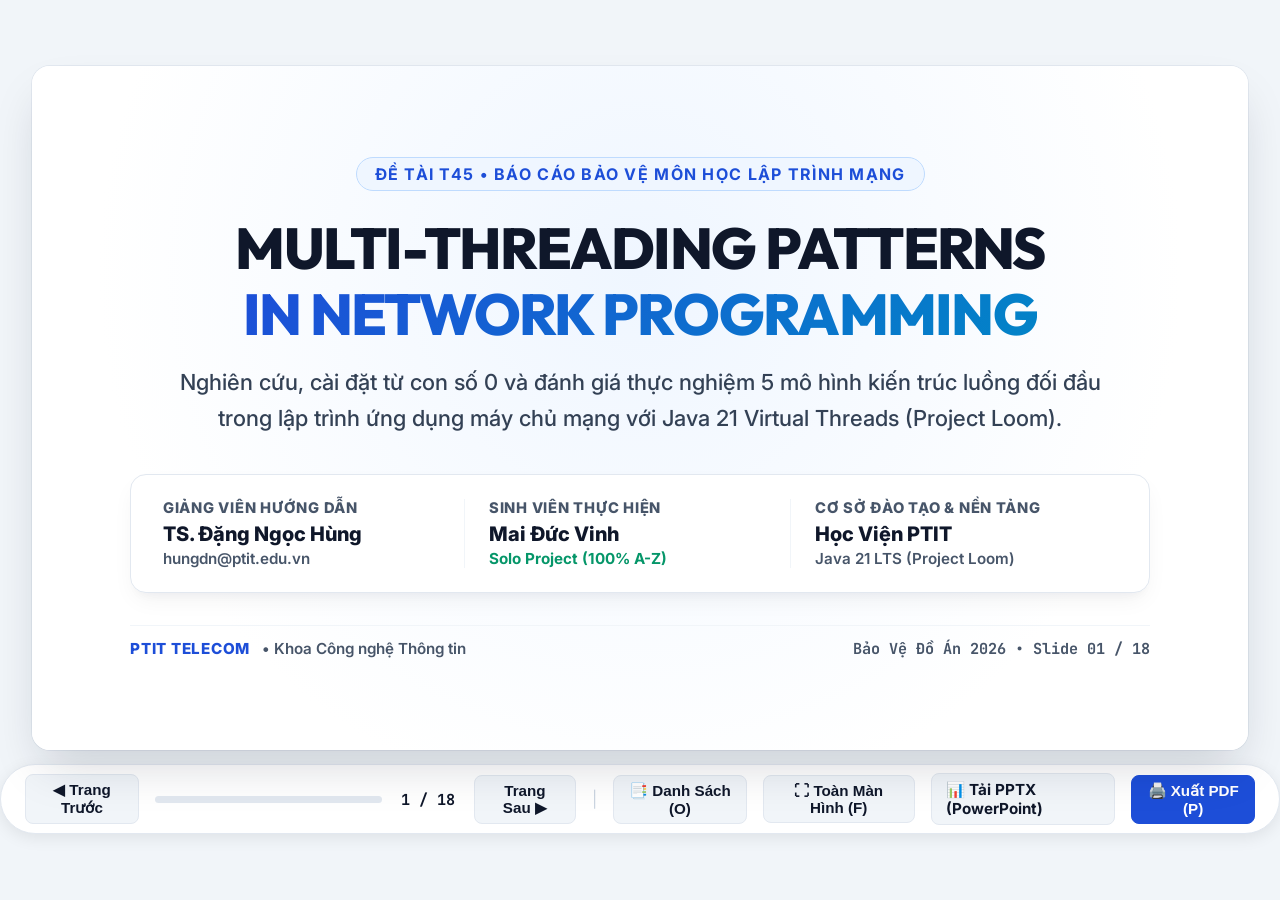
==== commit 28ca1793: "feat: export full 18-slide presentation to PowerPoint (.pptx) with speaker notes" ====
--- a/docs/slides.html
+++ b/docs/slides.html
@@ -3439,6 +3439,10 @@
             ⛶ Toàn Màn Hình (F)
         </button>
 
+        <a href="MultiThreading_Patterns_PTIT_T45.pptx" download="MultiThreading_Patterns_PTIT_T45.pptx" class="btn-ctrl" style="text-decoration: none; color: inherit;" title="Tải tệp trình chiếu PowerPoint (.pptx) chuẩn 16:9">
+            📊 Tải PPTX (PowerPoint)
+        </a>
+
         <button class="btn-ctrl primary" onclick="printPdf()" title="Phím P hoặc Ctrl+P: Xuất file PDF 16:9">
             🖨️ Xuất PDF (P)
         </button>
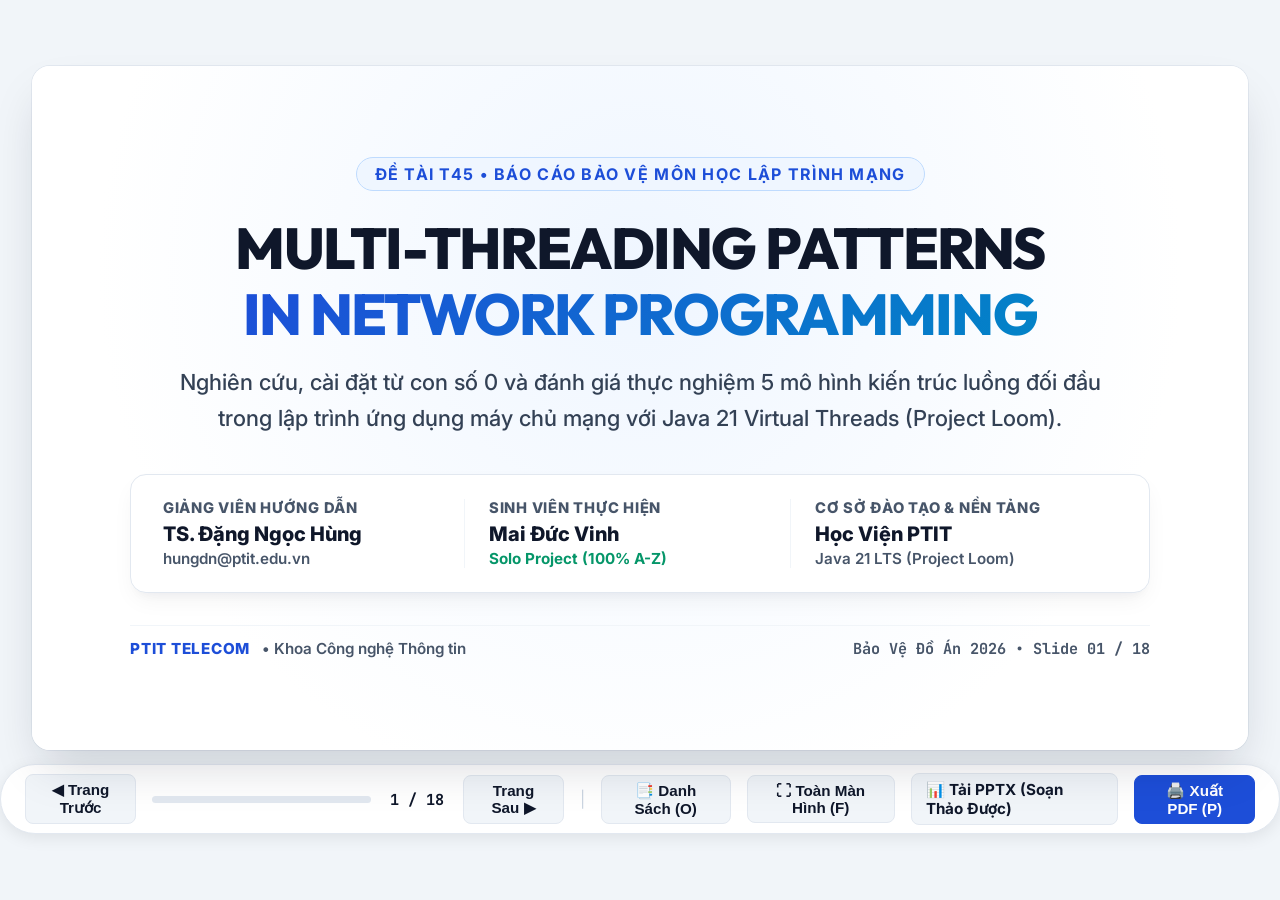
==== commit 42714a01: "feat: generate 100% native editable PowerPoint (.pptx) with live shapes, text, and tables" ====
--- a/docs/slides.html
+++ b/docs/slides.html
@@ -3439,8 +3439,8 @@
             ⛶ Toàn Màn Hình (F)
         </button>
 
-        <a href="MultiThreading_Patterns_PTIT_T45.pptx" download="MultiThreading_Patterns_PTIT_T45.pptx" class="btn-ctrl" style="text-decoration: none; color: inherit;" title="Tải tệp trình chiếu PowerPoint (.pptx) chuẩn 16:9">
-            📊 Tải PPTX (PowerPoint)
+        <a href="MultiThreading_Patterns_PTIT_T45_Editable.pptx" download="MultiThreading_Patterns_PTIT_T45_Editable.pptx" class="btn-ctrl" style="text-decoration: none; color: inherit;" title="Tải tệp trình chiếu PowerPoint (.pptx) có thể chỉnh sửa trực tiếp toàn bộ chữ, số liệu và bảng biểu">
+            📊 Tải PPTX (Soạn Thảo Được)
         </a>
 
         <button class="btn-ctrl primary" onclick="printPdf()" title="Phím P hoặc Ctrl+P: Xuất file PDF 16:9">
